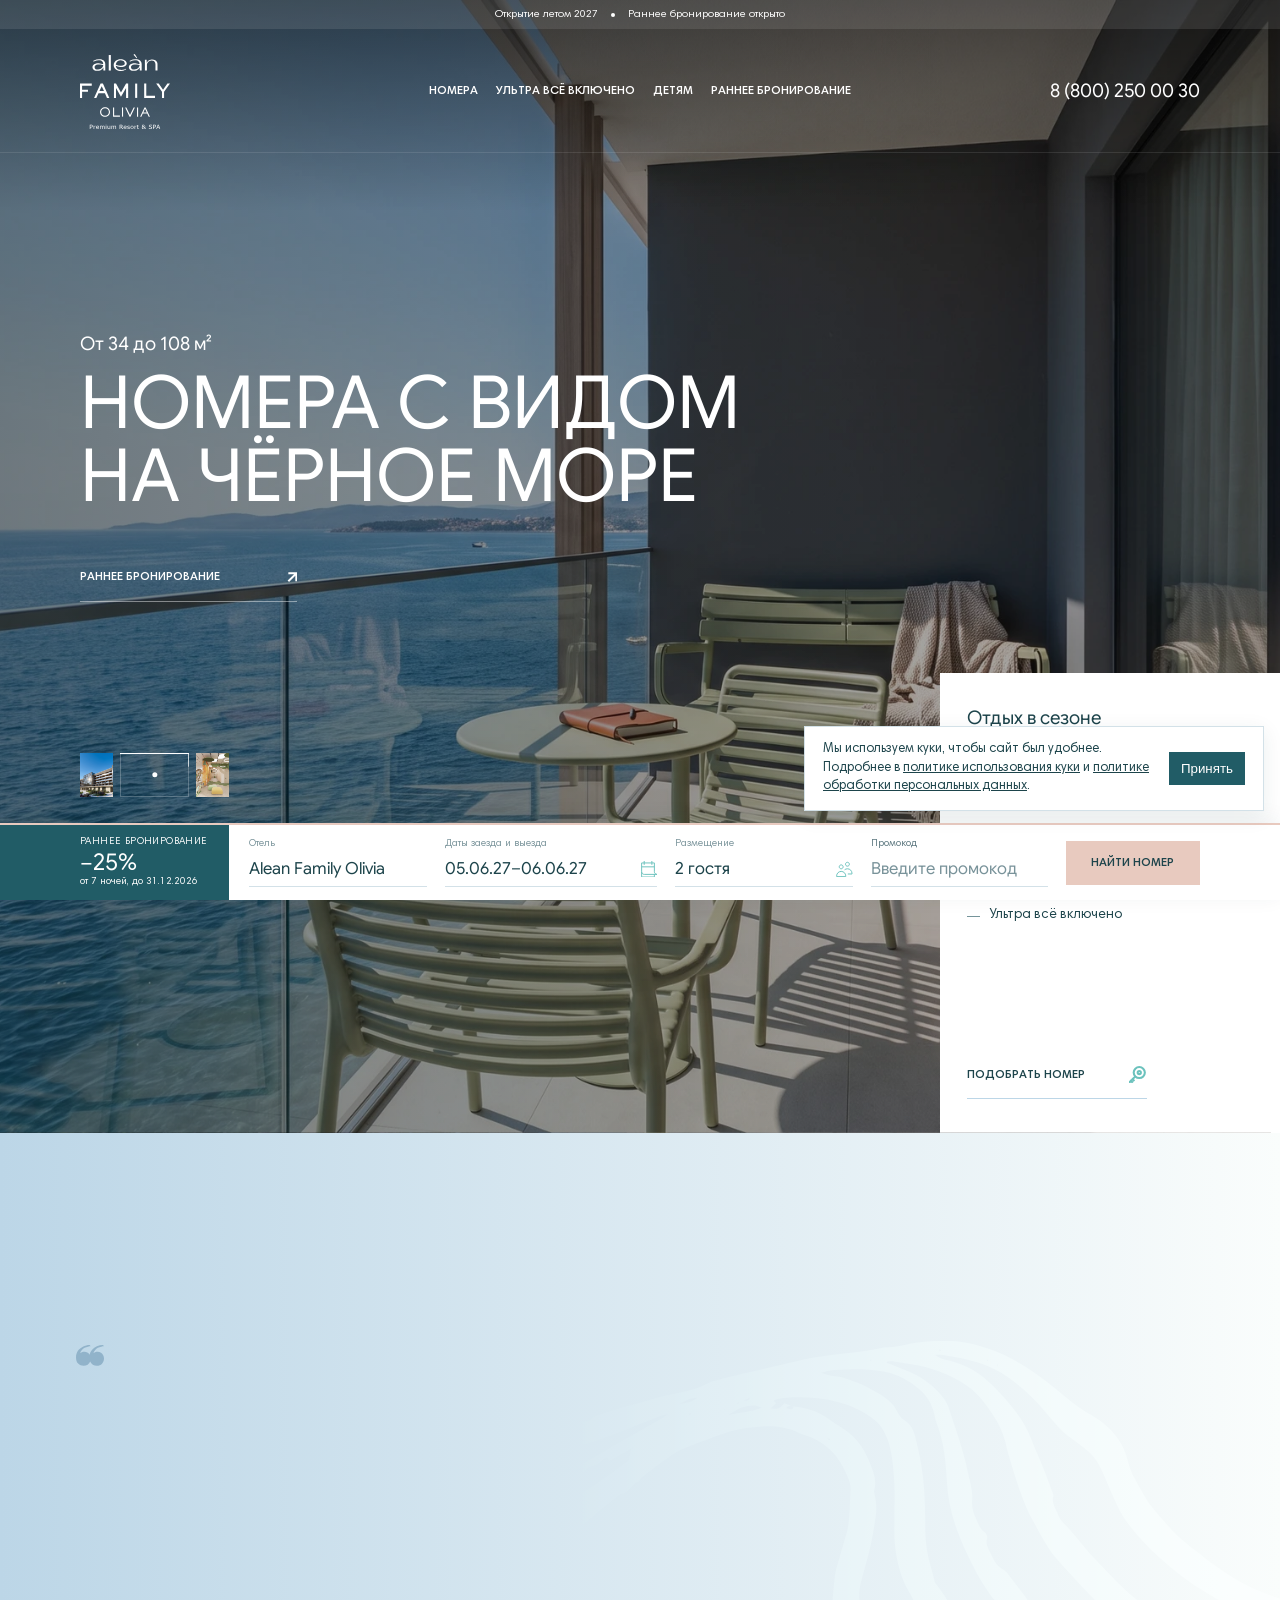
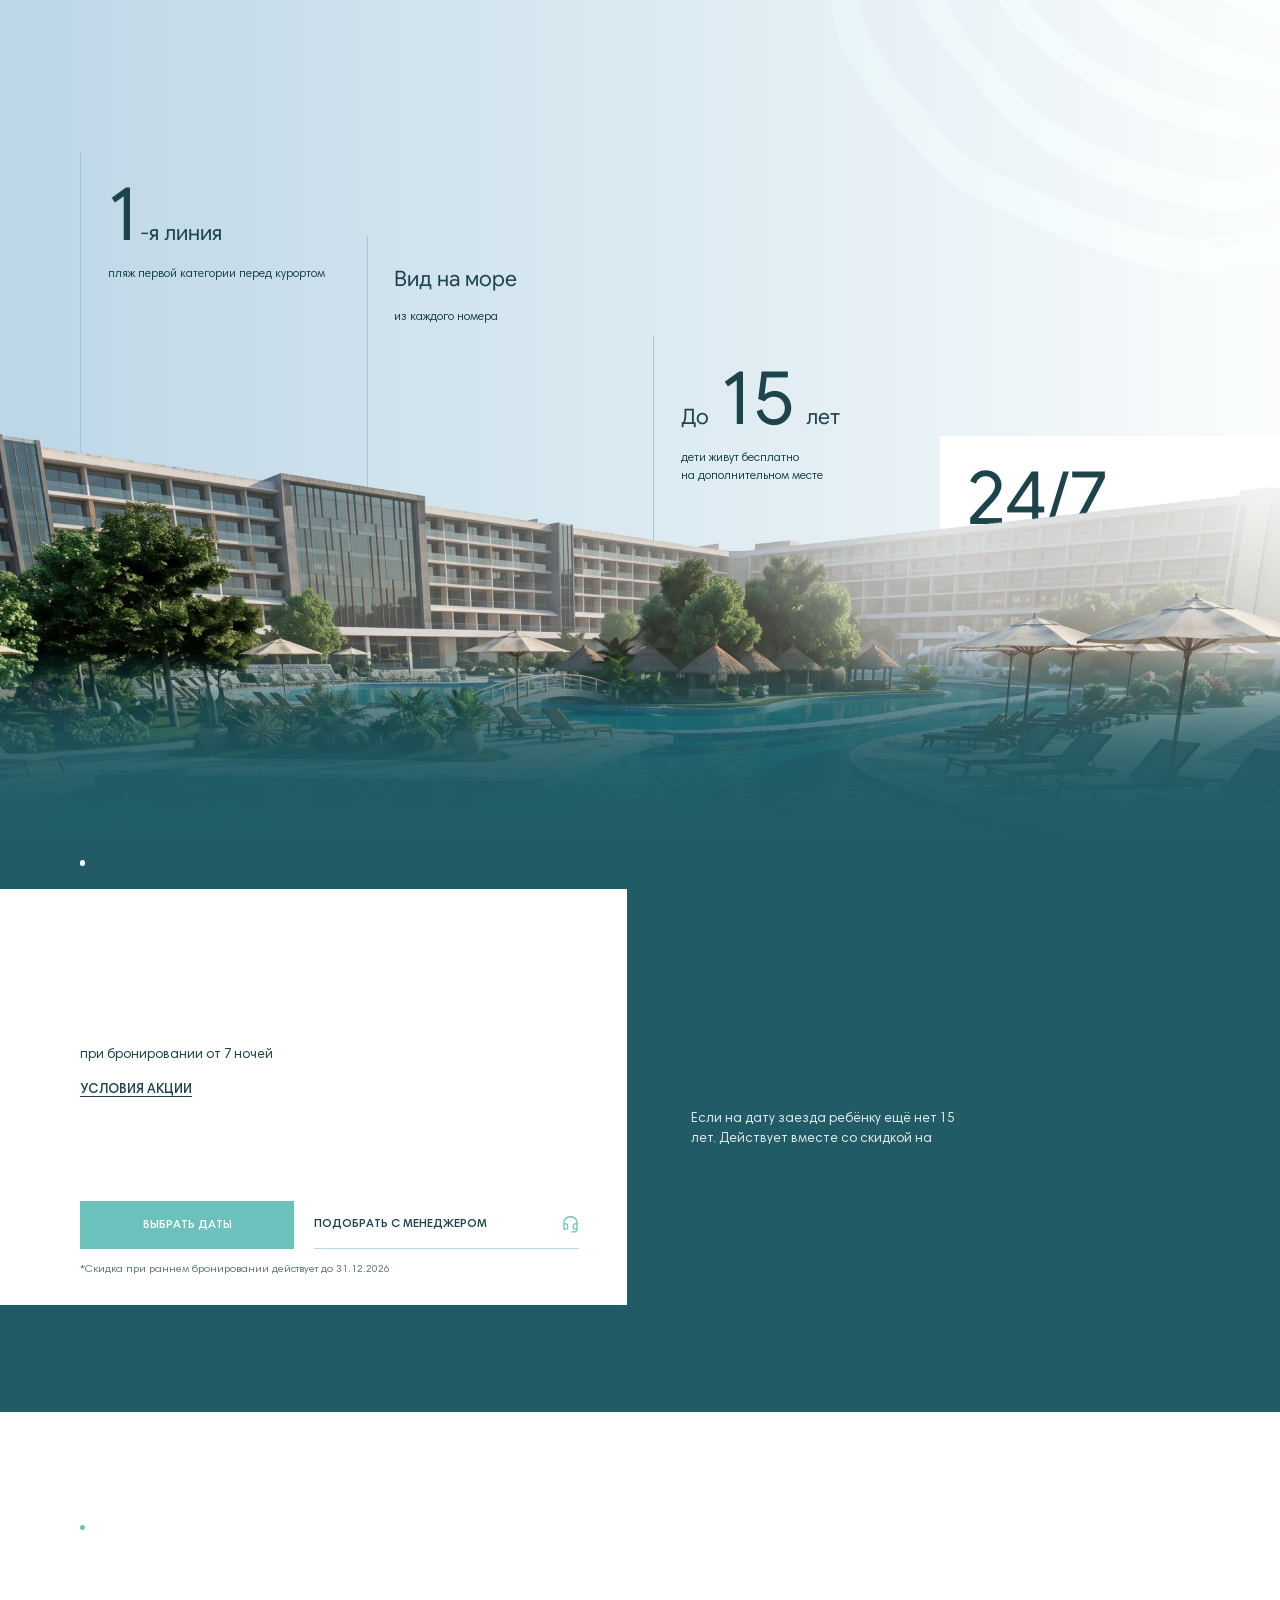
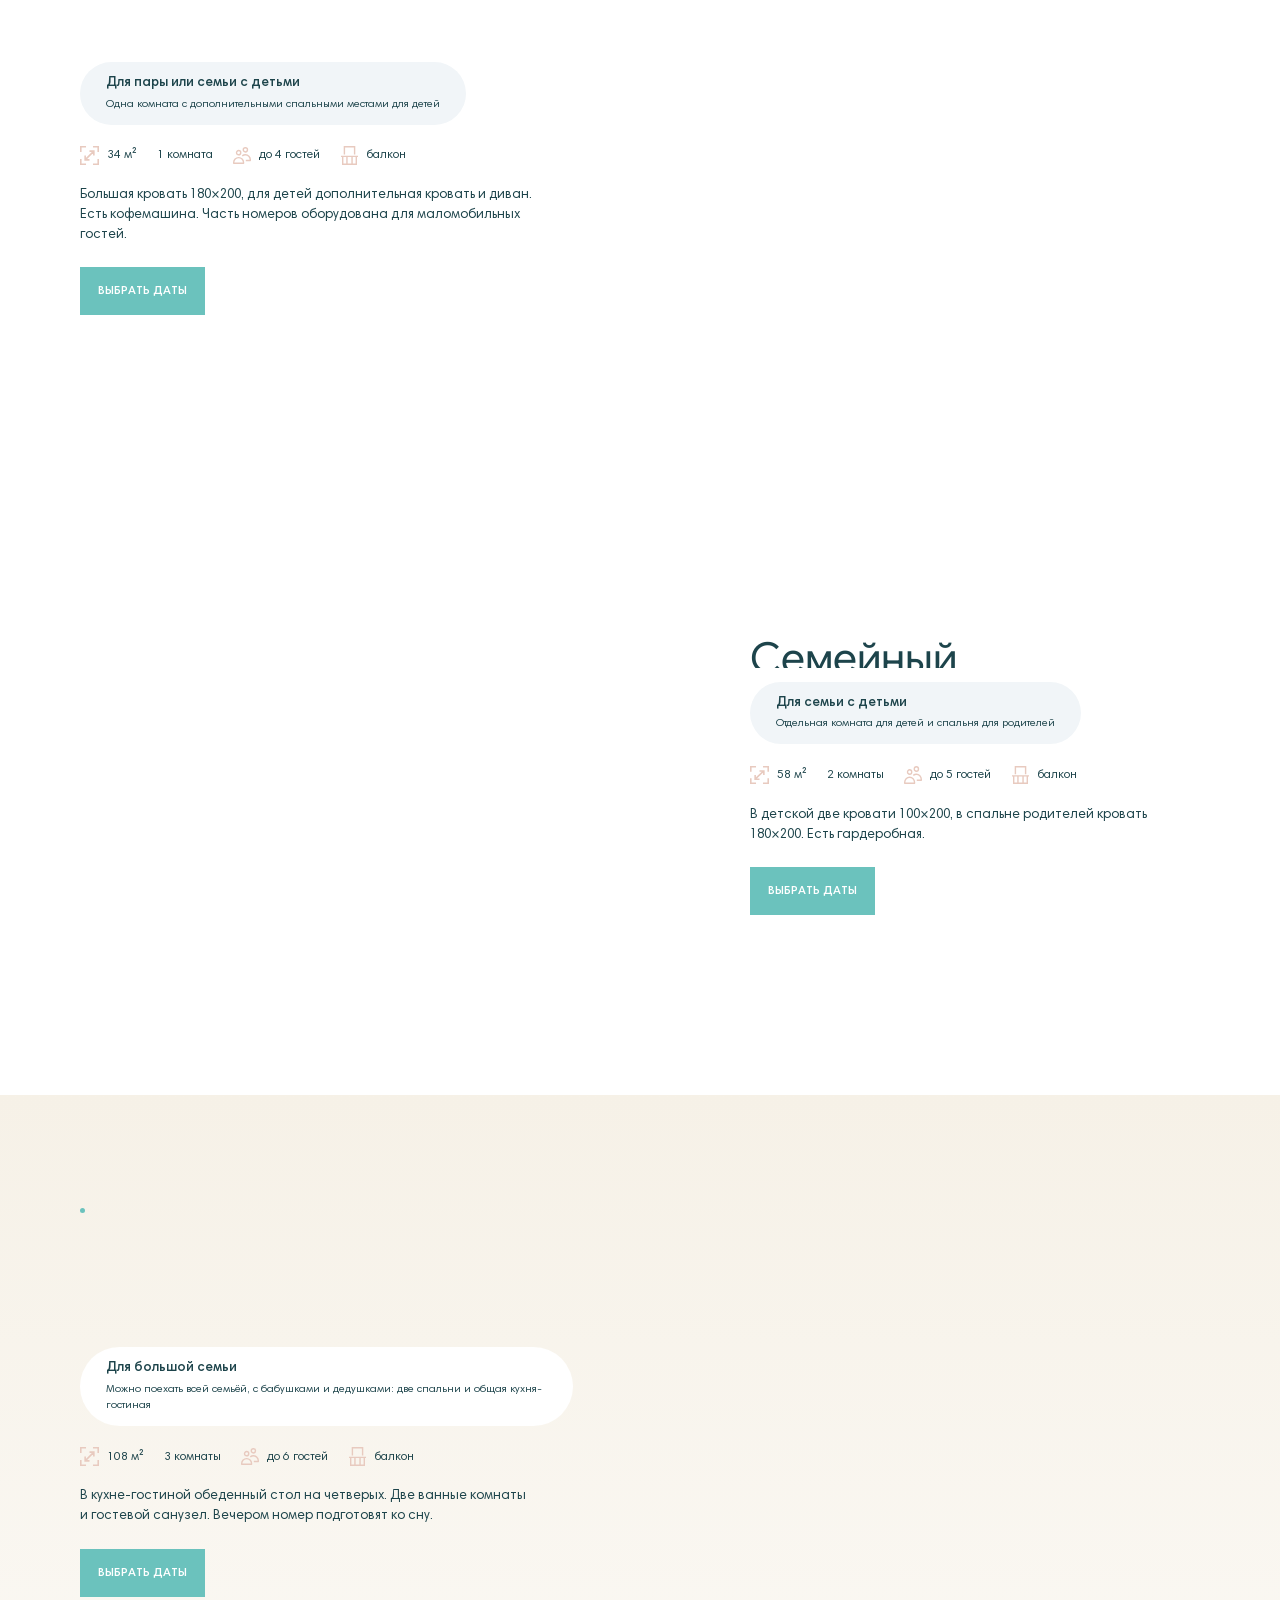
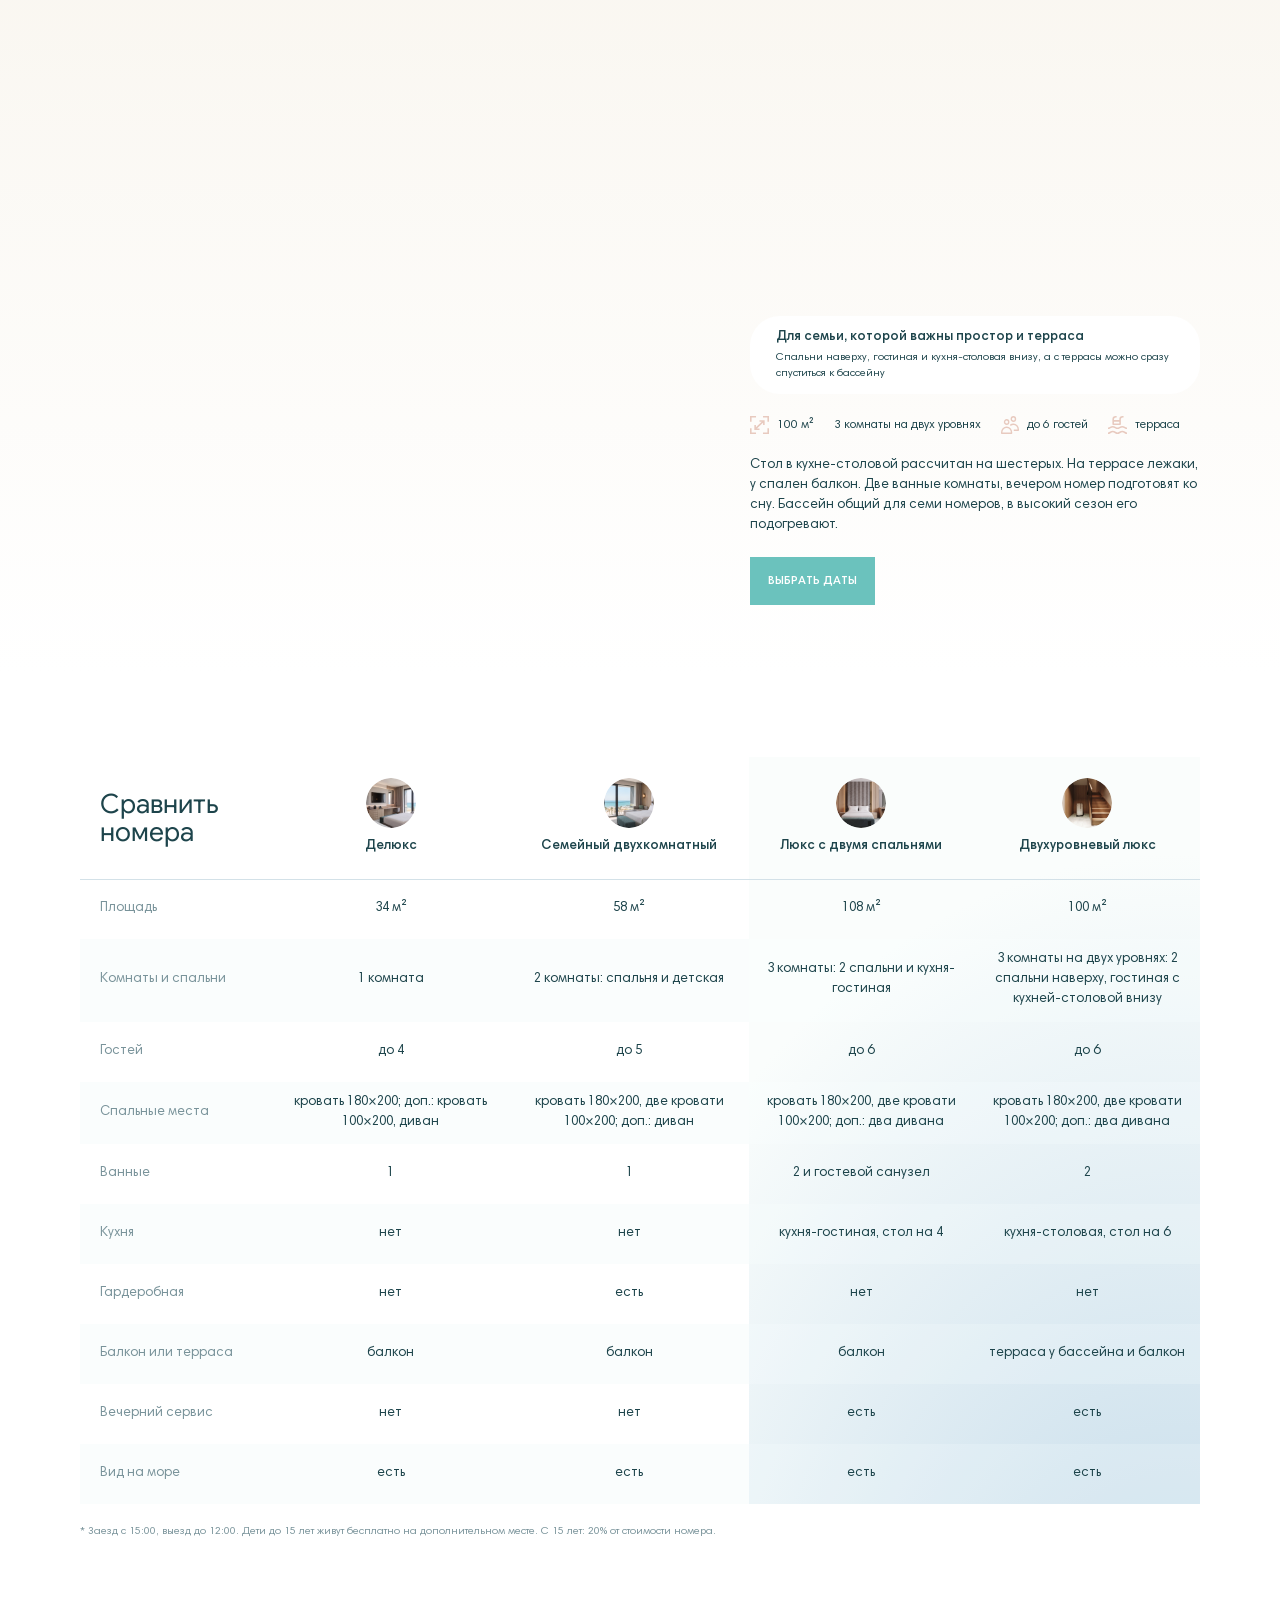
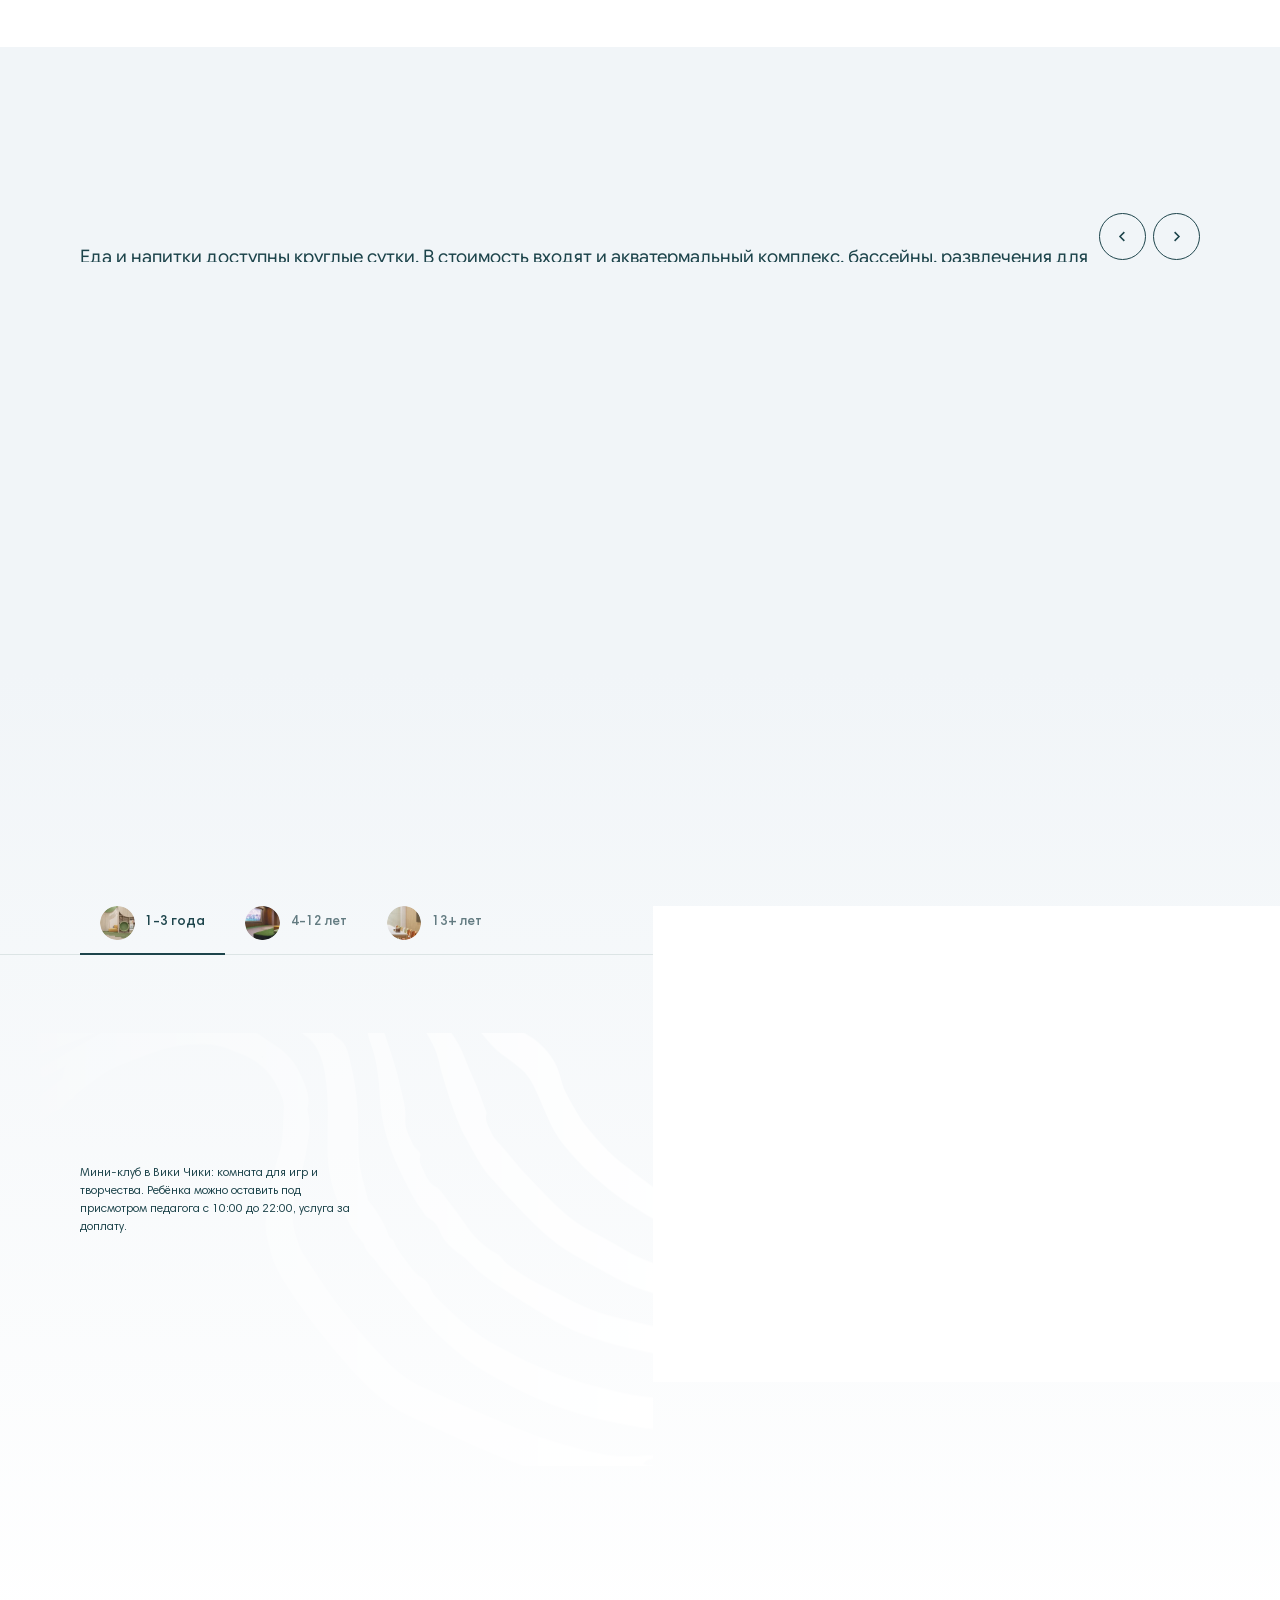
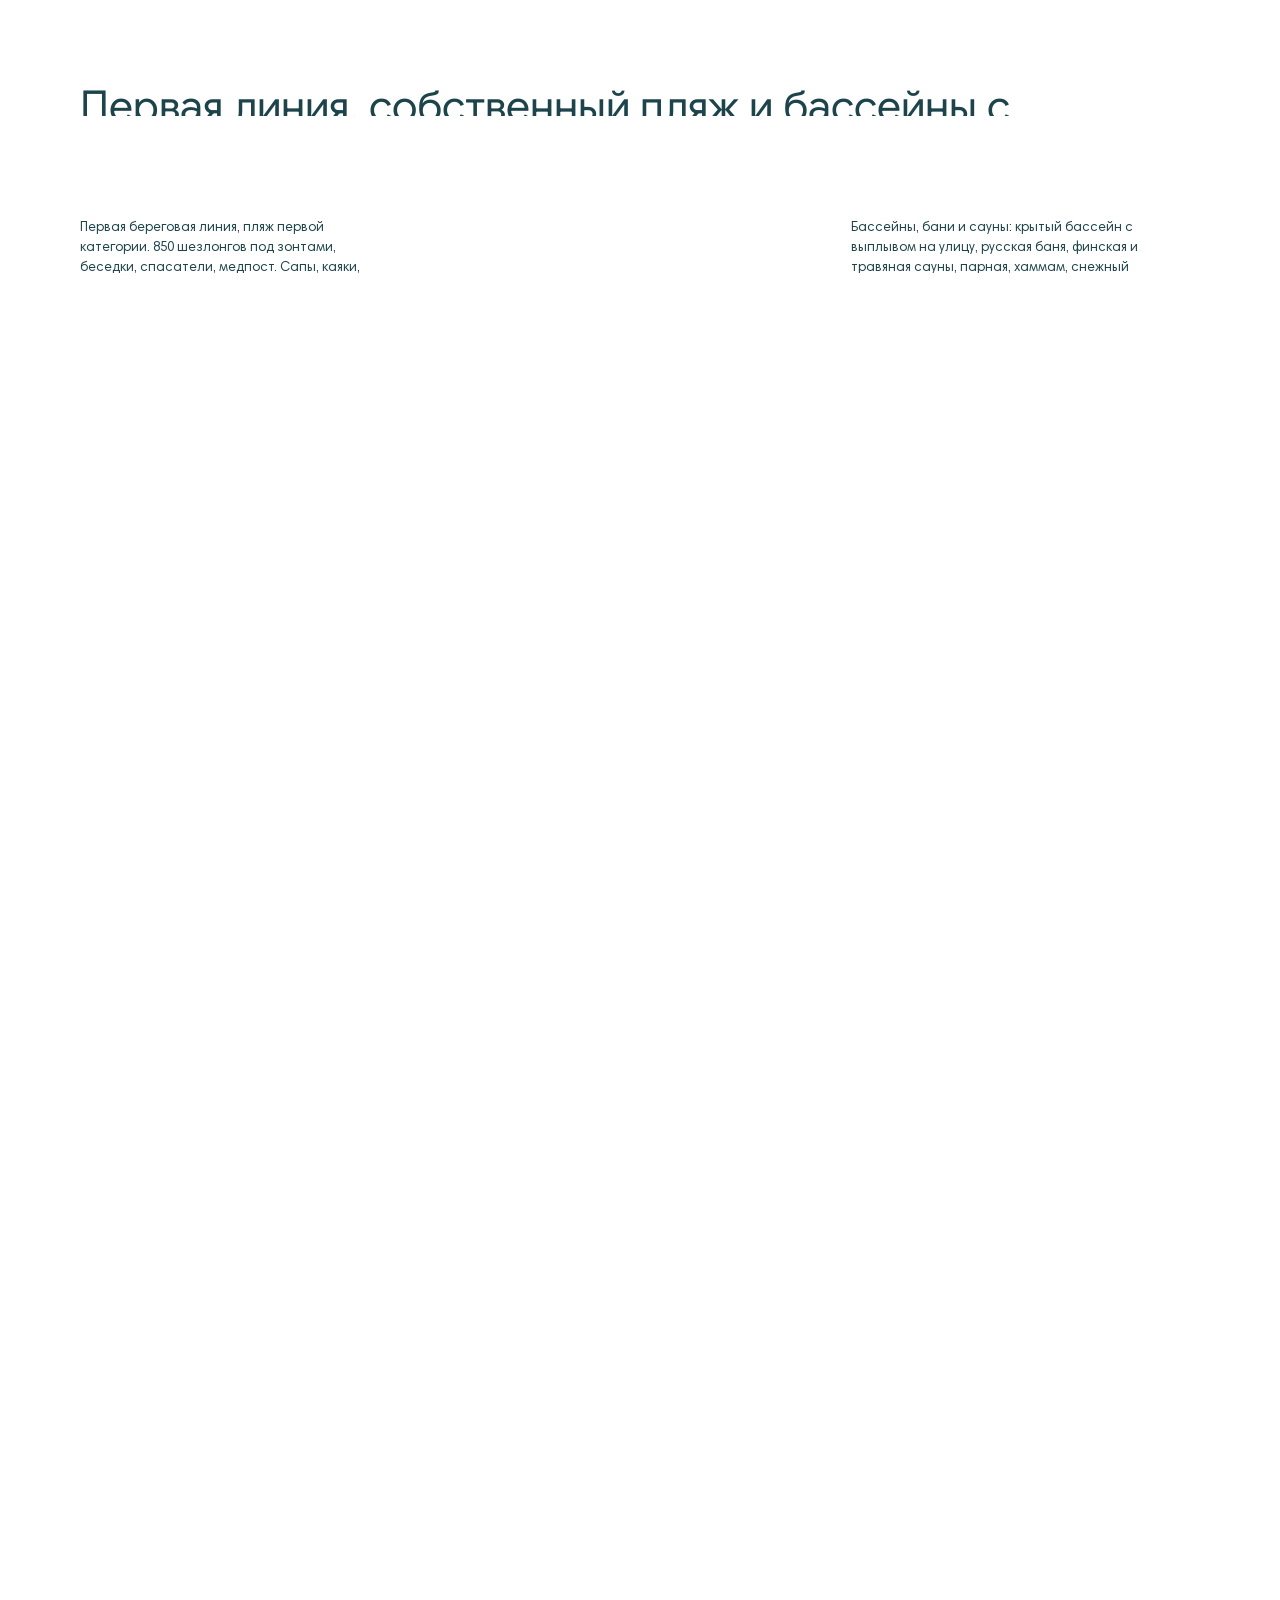
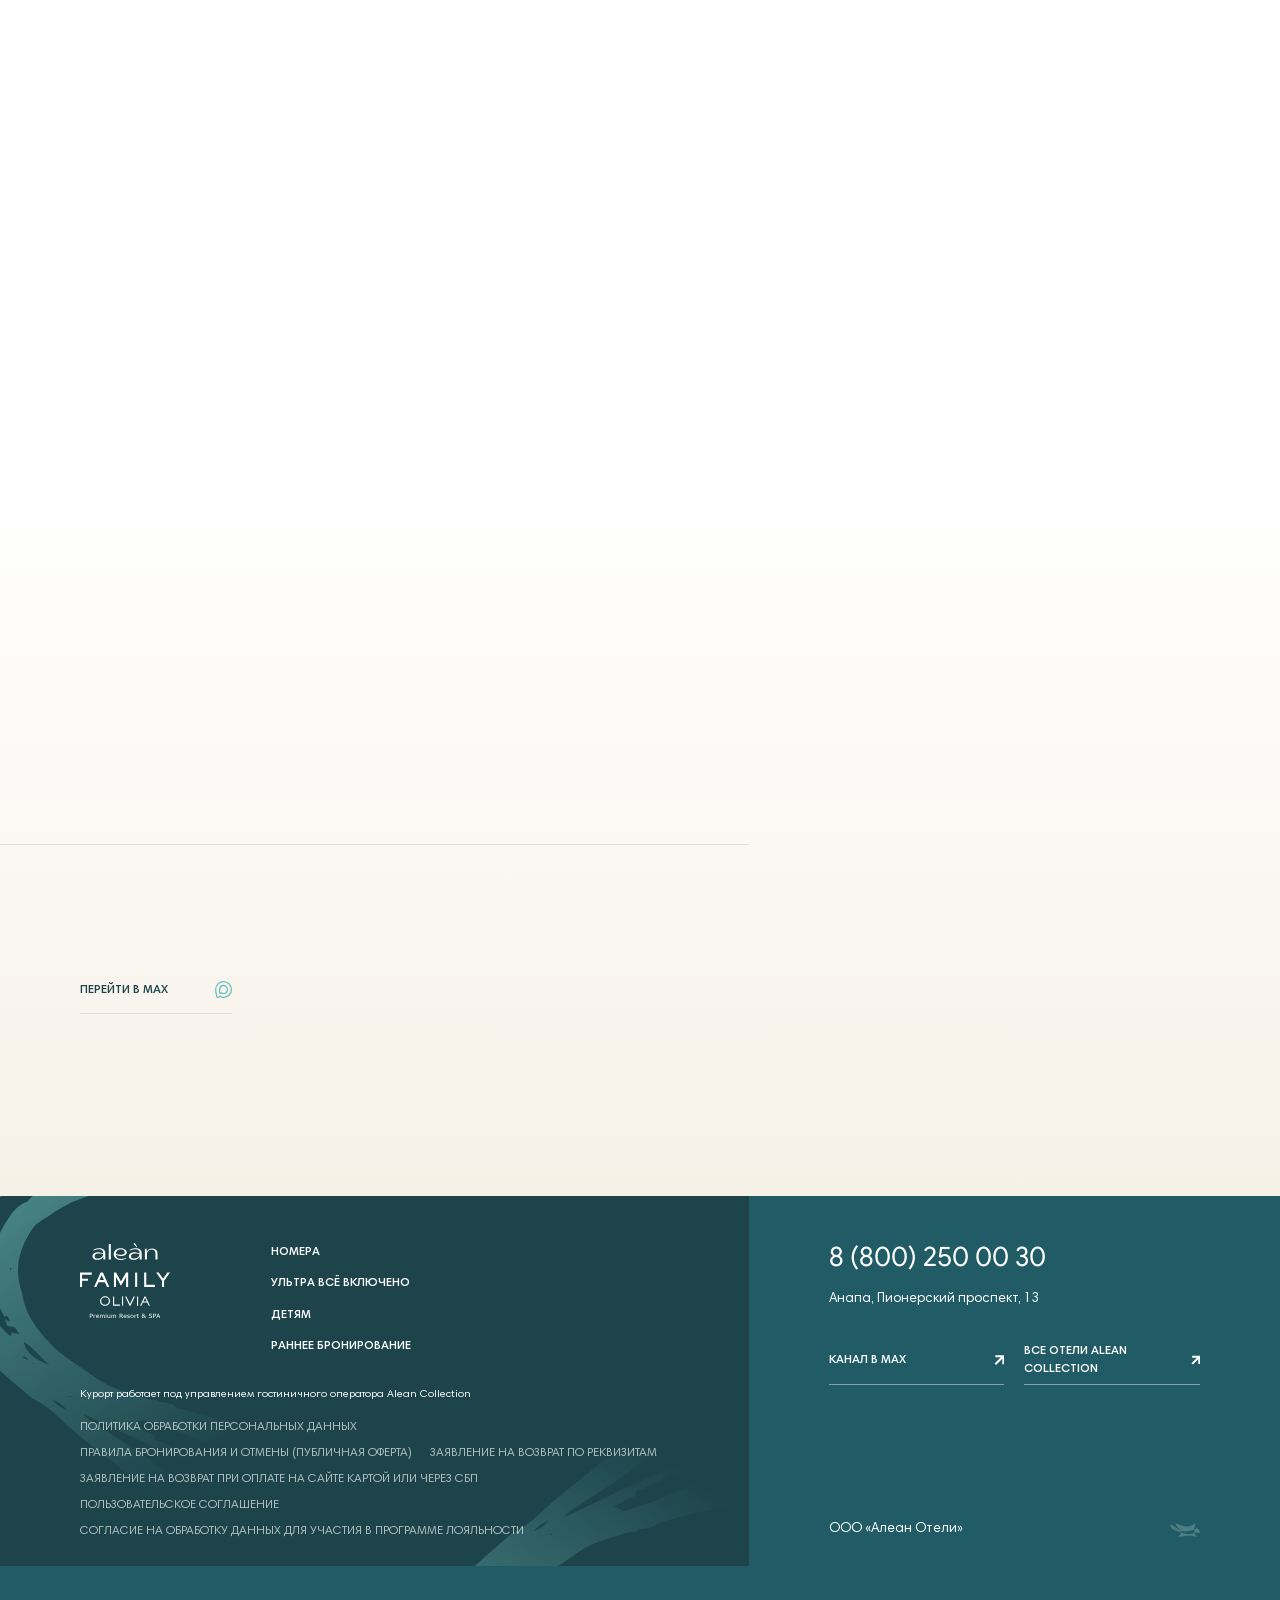
==== concept-7/index.html @ 71bbec27 "Add Concept 7 preview" ====
<!doctype html>
<html lang="ru">
<head>
  <meta charset="utf-8">
  <meta name="robots" content="noindex, nofollow, noarchive">
  <link rel="icon" href="favicon.ico">
  <link rel="icon" type="image/png" sizes="16x16" href="favicon-16x16.png">
  <link rel="icon" type="image/png" sizes="32x32" href="favicon-32x32.png">
  <link rel="apple-touch-icon" sizes="180x180" href="apple-touch-icon.png">
  <link rel="manifest" href="site.webmanifest">
  <meta name="viewport" content="width=device-width, initial-scale=1">
  <meta name="format-detection" content="telephone=no,address=no">
  <title>Alean Family Olivia · Анапа, первая линия</title>
  <meta name="description" content="Открытие летом 2027. Вид на море из каждого номера, «Ультра всё включено», дети до 15 лет бесплатно. Скидка 25% от 7 ночей">
  <link rel="canonical" href="https://aleanolivia.ru/">
  <meta property="og:title" content="Alean Family Olivia · Анапа, первая линия">
  <meta property="og:description" content="Открытие летом 2027. Вид на море из каждого номера, «Ультра всё включено», дети до 15 лет бесплатно. Скидка 25% от 7 ночей">
  <meta property="og:image" content="https://aleanolivia.ru/og-image.jpg">
  <meta property="og:image:width" content="1200">
  <meta property="og:image:height" content="630">
  <meta property="og:image:alt" content="Фасад курорта Alean Family Olivia">
  <meta property="og:url" content="https://aleanolivia.ru/">
  <meta property="og:type" content="website">
  <meta property="og:locale" content="ru_RU">
  <link rel="preload" href="assets/facade.webp" as="image">
  <link rel="preload" href="assets/GoogleSans-latin.woff2" as="font" type="font/woff2" crossorigin>
  <link rel="stylesheet" href="style.css?v=hero-scroll">
  <link rel="stylesheet" href="resort-sections.css?v=rooms-copy">
  <link rel="stylesheet" href="end-sections.css?v=2">
  <script defer src="vendor/gsap.min.js"></script>
  <script defer src="vendor/ScrollTrigger.min.js"></script>
  <script defer src="vendor/lenis.min.js"></script>
  <script defer src="motion.js?v=booking-shortcut"></script>
  <script defer src="hero-slider.js"></script>
  <script defer src="booking-priced-base.js"></script>
  <script defer src="resort-sections.js"></script>
  <script defer src="olivia-goals.js?v=2"></script>
  <script defer src="end-sections.js?v=goals1"></script>
  <link rel="stylesheet" href="widget-adjust.css">
  <script defer src="widget-adjust.js?v=dock1"></script>
  <script defer src="booking-scroll.js?v=dock1"></script>
  <script defer src="booking-priced-calendar.js"></script>
  <style>
    .room-render-note {
      opacity: 0.5;
      position: absolute;
      z-index: 3;
      left: 20px;
      bottom: 20px;
      color: white;
      font-size: 12px;
      line-height: 1.3;
      pointer-events: none;
    }
    @media (min-width: 761px) {
      .room-category:nth-child(odd) .room-render-note { left: auto; right: 20px; }
    }
    @media (max-width: 760px) {
      .room-visual .room-pagination { bottom: 38px; }
    }
    .calendar-offer { margin:.5em 0; font-size:.9em; }
    .callback-room { position:relative; }
    .callback-room select {
      appearance:none; display:block; box-sizing:border-box; width:100%; min-width:0;
      height:auto; line-height:1.3; padding:0 1.5em var(--value-padding,1.25rem) 0;
      border:0; border-bottom:1px solid #d3e1e8; border-radius:0;
      background:transparent; color:var(--ink); cursor:pointer;
    }
    .callback-room select:has(option:checked[value=""]) { color:#79939a; }
    .callback-room::after {
      content:""; position:absolute; right:3px; bottom:calc(var(--value-padding,1.25rem) + .45em);
      width:8px; height:8px; border:solid var(--teal); border-width:0 1.5px 1.5px 0;
      transform:rotate(45deg); pointer-events:none;
    }
    .callback-room select:focus-visible { outline:none; border-color:var(--teal); box-shadow:0 1px var(--teal); }
    @media(max-width:760px) { .callback-room { --value-padding:10px; } }
    .booking-fields button[disabled] { opacity:1; cursor:default; }

    #presale-note { background: white; color: var(--ink); padding: .45rem 2.5rem .9rem; font-size: 12px; line-height: 1.4; }
    @media (max-width: 760px) { #presale-note { padding-inline: 16px; } }
  </style>
  <style>
    .booking-shortcut {
      position: fixed;
      z-index: 9;
      left: max(16px, 1.5rem, env(safe-area-inset-left));
      bottom: max(16px, 1.5rem, env(safe-area-inset-bottom));
      width: clamp(48px, 3.75rem, 64px);
      background: #fafdfc;
      border-color: #79939a;
    }
    .booking-shortcut svg { width: 44%; height: auto; stroke-width: 1.5; }
    .booking-shortcut:focus-visible { outline: 2px solid var(--aqua); outline-offset: 3px; }
  </style>


  <link rel="stylesheet" href="dock.css?v=1">
  <style>
    .footer-company { display:flex; align-items:center; justify-content:space-between; gap:16px; }
    .footer-company .belka { display:inline-flex; flex:none; opacity:.2; transition:opacity .3s ease; }
    .footer-company .belka svg { width:30px; height:14px; }
    .footer-company .belka:hover, .footer-company .belka:focus-visible { opacity:1; }
  </style>
<script type="text/javascript">     (function(m,e,t,r,i,k,a){         m[i]=m[i]||function(){(m[i].a=m[i].a||[]).push(arguments)};         m[i].l=1*new Date();         for (var j = 0; j < document.scripts.length; j++) {if (document.scripts[j].src === r) { return; }}         k=e.createElement(t),a=e.getElementsByTagName(t)[0],k.async=1,k.src=r,a.parentNode.insertBefore(k,a)     })(window, document,'script','https://mc.webvisor.org/metrika/tag_ww.js?id=114106194', 'ym');      ym(114106194, 'init', {ssr:true, webvisor:true, trackHash:true, clickmap:true, ecommerce:"dataLayer", referrer: document.referrer, url: location.href, accurateTrackBounce:true, trackLinks:true}); </script>
<script type="text/javascript">
    (function(m,e,t,r,i,k,a){
        m[i]=m[i]||function(){(m[i].a=m[i].a||[]).push(arguments)};
        m[i].l=1*new Date();
        for (var j = 0; j < document.scripts.length; j++) {if (document.scripts[j].src === r) { return; }}
        k=e.createElement(t),a=e.getElementsByTagName(t)[0],k.async=1,k.src=r,a.parentNode.insertBefore(k,a)
    })(window, document,'script','https://mc.yandex.ru/metrika/tag.js', 'ym');

    ym(89824445, 'init', {webvisor:true, trackHash:true, clickmap:true, ecommerce:"dataLayer", referrer: document.referrer, url: location.href, accurateTrackBounce:true, trackLinks:true});
</script>
  <style>
    @media (min-width:761px) {
      .header-row { display:grid; grid-template-columns:1fr auto 1fr; column-gap:1rem; }
      .header-row .contact { justify-self:end; }
    }
    @media (max-width:760px) {
      #header-nav { align-items:center; text-align:center; }
    }
    .slide-controls { top:calc(100dvh - var(--dock-height,80px) - clamp(16px,2vw,32px) - var(--control-height)); }
  </style>
  <style>
@media (min-width:761px) {
  .hero-copy {
    --slider-clearance: calc(var(--dock-height,80px) + clamp(16px,2vw,32px) + 4.125rem + 20px);
    translate: 0 min(0px, calc(100dvh - 36.85svh - var(--slider-clearance) - 100%));
  }
}
@media (min-width:761px) and (min-aspect-ratio: 12/5) {
  .hero-copy h1 { font-size:min(6.875rem,10svh); margin-bottom:16px; }
  .hero-copy .action { height:min(4.5rem,8svh); }
}
  </style>
  <link rel="stylesheet" href="offer-calendar-centered.css">
  <script defer src="offer-dialog.js"></script>
</head>
<body>
<noscript><div><img src="https://mc.yandex.ru/watch/89824445" style="position:absolute; left:-9999px;" alt="" /></div></noscript>

<header>
    <p class="opening-note">Открытие летом 2027<i aria-hidden="true"></i>Раннее бронирование открыто</p>
    <div class="header-row">
      <a class="logo" href="#top" aria-label="Alean Family Olivia, к началу страницы"><img src="assets/logo.svg" alt=""><img class="logo-color" src="assets/logo-header-light.svg" alt=""></a>
      <nav id="header-nav" aria-label="Навигация по странице">
        <a href="#rooms">Номера</a>
        <a href="#inclusive">Ультра всё включено</a>
        <a href="#children">Детям</a>
        
        <a href="#season-offer">Раннее бронирование</a>
      </nav>
      <div class="contact"><a class="phone" href="tel:88002500030">8 (800) 250 00 30</a></div>
      <button class="menu-toggle" type="button" aria-label="Меню" aria-controls="header-nav" aria-expanded="false">
        <svg viewBox="0 0 24 24" aria-hidden="true"><path d="M3 6h18"/><path d="M3 12h18"/><path d="M3 18h18"/></svg>
      </button>
    </div>
</header>
<main>
  <div class="hero-stage" id="top">
  <section class="hero" aria-labelledby="resort-name">
    <div class="hero-media"><div class="facade">
      <div class="slide-photo current"><img src="assets/facade.webp" alt="Фасад курорта Alean Family Olivia"></div>
      <div class="slide-photo" aria-hidden="true"><img src="assets/sea-balcony.webp" alt="Балкон номера с видом на море"></div>
      <div class="slide-photo" aria-hidden="true"><img src="assets/kids-club-interior.jpg" alt="Пространство для детей и подростков"></div>
    </div></div>

    <div class="hero-copy">
      <p class="location"><span class="slide-location">Анапа, первая береговая линия</span><span class="location-extra">Премиальный семейный курорт</span></p>
      <h1 id="resort-name">Alean<br> Family Olivia</h1>
      <a class="action light" href="#season-offer"><span>Раннее бронирование</span><svg viewBox="0 0 16 16" aria-hidden="true"><path d="M2 14 14 2 M2 2h12v12"/></svg></a>
    </div>
    <div class="slide-rail"><div class="slide-controls" role="group" aria-label="Слайды о курорте">
      <button type="button" data-location="Анапа, первая береговая линия" data-title="Alean|Family Olivia">Alean Family Olivia</button>
      <button type="button" data-location="От 34 до 108 м²" data-title="Номера с видом|на Чёрное море">Номера с видом на Чёрное море</button>
      <button type="button" data-location="Под разный возраст" data-title="Для детей|и подростков">Для детей и подростков</button>
    </div></div>
    <div class="presale">
      <aside id="presale" aria-label="Раннее бронирование">
      <div class="sale-card" data-wipe>
        <p class="season">Отдых в сезоне</p><p class="year">2027</p>
        <ul><li><span>Дети до 15 лет живут бесплатно<small>На доп. месте, до 14 лет включительно</small></span></li><li>Все номера с видом на море</li><li>Ультра всё включено</li></ul>
        <a href="#rooms" class="action dark"><span>Подобрать номер</span><img src="assets/key.svg" alt=""></a>
      </div>
    </aside>
    </div>
    <figure class="room" data-wipe><img src="assets/bedroom.webp" alt="Номер с балконом и видом на море"></figure>
    <img class="brush" src="assets/brush.svg" alt="" data-wipe>

  </section>
  </div>
  <section class="about" aria-labelledby="about">
    <img class="wave" src="assets/wave.svg" alt="">
    <div class="story">
      <h2 id="about"><img class="quote" src="assets/story-quote.svg" alt=""><span data-text>Новый семейный курорт<br> на первой линии<br> Пионерского проспекта<br> в Анапе</span></h2>
      <div class="description">
        <p data-text>Рестораны и бары, бассейны,<br> акватермальный комплекс, клубы<br> для детей и подростков, творческие<br> студии и спорт на одной территории.</p>
        <p data-text>Курорт работает круглый год<br> по системе «Ультра всё включено».<br> Пляж работает с мая по октябрь,<br> акватермальный комплекс круглый год.</p>
      </div>
    </div>
    <div class="thumbs">
      <a class="thumb-link" href="#rooms" data-wipe><span class="thumb-photo"><img src="assets/bedroom.webp" alt=""><img class="thumb-arrow" src="assets/feature-arrow.svg" alt=""></span><strong>Номера</strong><small>4 категории</small></a>
      <a class="thumb-link" href="#open-pools" data-wipe><span class="thumb-photo"><img src="assets/pool.png" alt=""><img class="thumb-arrow" src="assets/feature-arrow.svg" alt=""></span><strong>Бассейны</strong><small>от +30 °C</small></a>
      <a class="thumb-link" href="#sea" data-wipe><span class="thumb-photo"><img src="assets/sea-balcony.webp" alt=""><img class="thumb-arrow" src="assets/feature-arrow.svg" alt=""></span><strong>Море</strong><small>1-ая линия</small></a>
    </div>
    <div class="stats">
      <div class="stat grounds"><p style="column-gap:0"><b>1</b><span>-я линия</span></p><small>пляж первой категории перед курортом</small></div>
      <div class="stat rooms"><p>Вид на море</p><small>из каждого номера</small></div>
      <div class="stat children"><p>До <b>15</b> лет</p><small>дети живут бесплатно<br> на дополнительном месте</small></div>
      <div class="stat area"><p><b>24/7</b></p><small>питание и напитки по системе<br> «Ультра всё включено»</small></div>
    </div>
    <div class="hotel-scene" id="pools"><img class="hotel" src="assets/hotel.webp" alt="Панорама отеля с открытым бассейном"></div>
  </section>
<section class="season-offer" id="season-offer" aria-labelledby="season-offer-title" tabindex="-1">
  <h2 class="eyebrow" id="season-offer-title" data-text><i></i>Раннее бронирование сезона 2027</h2>
  <div class="season-layout">
    <div class="season-price">
      <p class="section-lead" data-text>Раннее бронирование</p>
      <p class="display-price" data-text>Скидка 25%</p>
      <p>при бронировании от 7 ночей</p>
      <button class="offer-terms-link" id="offer-terms-trigger" type="button" aria-haspopup="dialog" aria-controls="offer-dialog">Условия акции</button>
      <div class="offer-actions"><button class="action date-action" type="button" data-date-trigger aria-controls="dates" aria-expanded="false"><span>Выбрать даты</span></button><a class="action dark manager-action" href="tel:88002500030"><span>Подобрать с менеджером</span><img src="assets/season-headset.svg" alt=""></a></div>
      <p class="section-note" id="early-booking-terms">*Скидка при раннем бронировании действует до 31.12.2026</p>
    </div>
    <div class="season-terms"><div><h3 data-text>Дети до 15 лет бесплатно</h3><p data-text>Если на дату заезда ребёнку ещё нет 15 лет. Действует вместе со скидкой на раннее бронирование.</p></div></div>
  </div>
</section>
<section class="accommodations" id="rooms" aria-label="Номера" tabindex="-1">
  <article class="room-category">
    <div class="room-details">
      <p class="eyebrow" data-text><i></i>Из каждого номера видно море</p>
      <h2 class="section-title" data-text>Делюкс</h2>
      <div class="room-audience"><strong>Для пары или семьи с детьми</strong><p>Одна комната с дополнительными спальными местами для детей</p></div>
      <ul class="room-amenities"><li><img src="assets/amenity-area.svg" alt="">34 м²</li><li>1 комната</li><li><img src="assets/amenity-guests.svg" alt="">до 4 гостей</li><li><img src="assets/amenity-balcony.svg" alt="">балкон</li></ul>
      <p class="room-description">Большая кровать 180×200, для детей дополнительная кровать и диван. Есть кофемашина. Часть номеров оборудована для маломобильных гостей.</p>
      <div class="room-rate"><button class="action date-action" type="button" data-date-trigger aria-controls="dates" aria-expanded="false"><span>Выбрать даты</span></button></div>
    </div>
    <figure class="room-visual" data-wipe aria-label="Фотографии номера «Делюкс»">
      <div class="room-gallery-media" data-wipe-media>
        <img class="room-slide is-current" src="assets/gallery-deluxe-e80e78a51846ae.jpg" alt="Делюкс, фото 1" loading="lazy">
        <img class="room-slide" src="assets/gallery-deluxe-db5458c81d722f.jpg" alt="Делюкс, фото 2" loading="lazy" aria-hidden="true">
        <img class="room-slide" src="assets/gallery-deluxe-f99d98235649f6.jpg" alt="Делюкс, фото 3" loading="lazy" aria-hidden="true">
        <img class="room-slide" src="assets/gallery-deluxe-36fbc1a45fb6eb.jpg" alt="Делюкс, фото 4" loading="lazy" aria-hidden="true">
        <img class="room-slide" src="assets/gallery-deluxe-91a2cab7d6f9b3.jpg" alt="Делюкс, фото 5" loading="lazy" aria-hidden="true">
        <img class="room-slide" src="assets/gallery-deluxe-335beaf006e1f3.jpg" alt="Делюкс, фото 6" loading="lazy" aria-hidden="true">
      </div>
      <div class="room-gallery-controls" role="group" aria-label="Переключение фото номера «Делюкс»">
        <button class="circle-action room-gallery-step" type="button" data-room-step="-1" aria-label="Предыдущее фото">
          <svg aria-hidden="true" viewBox="0 0 10 18" fill="none" >
          <path d="M8.5 16.0234L1.5 8.52344L8.5 1.02344" stroke="currentColor" stroke-width="3" stroke-linejoin="round"/>
          </svg>
        </button>
        <button class="circle-action room-gallery-step" type="button" data-room-step="1" aria-label="Следующее фото">
          <svg aria-hidden="true" viewBox="0 0 10 18" fill="none" >
          <path d="M1.09668 16.0234L8.09668 8.52344L1.09668 1.02344" stroke="currentColor" stroke-width="3" stroke-linejoin="round"/>
          </svg>
        </button>
      </div>
      <figcaption class="room-render-note">Изображения: визуализация проекта</figcaption>
      <span class="room-photo-status" aria-live="polite"></span>
    </figure>
  </article>
  <article class="room-category">
    <div class="room-details">

      <h2 class="section-title" data-text>Семейный двухкомнатный</h2>
      <div class="room-audience"><strong>Для семьи с детьми</strong><p>Отдельная комната для детей и спальня для родителей</p></div>
      <ul class="room-amenities"><li><img src="assets/amenity-area.svg" alt="">58 м²</li><li>2 комнаты</li><li><img src="assets/amenity-guests.svg" alt="">до 5 гостей</li><li><img src="assets/amenity-balcony.svg" alt="">балкон</li></ul>
      <p class="room-description">В детской две кровати 100×200, в спальне родителей кровать 180×200. Есть гардеробная.</p>
      <div class="room-rate"><button class="action date-action" type="button" data-date-trigger aria-controls="dates" aria-expanded="false"><span>Выбрать даты</span></button></div>
    </div>
    <figure class="room-visual" data-wipe aria-label="Фотографии номера «Семейный двухкомнатный»">
      <div class="room-gallery-media" data-wipe-media>
        <img class="room-slide is-current" src="assets/gallery-family-b2814d86d68903.jpg" alt="Семейный двухкомнатный, фото 1" loading="lazy">
        <img class="room-slide" src="assets/gallery-family-9e5428d8269cc8.jpg" alt="Семейный двухкомнатный, фото 2" loading="lazy" aria-hidden="true">
        <img class="room-slide" src="assets/gallery-family-59e9d7fe06e807.jpg" alt="Семейный двухкомнатный, фото 3" loading="lazy" aria-hidden="true">
        <img class="room-slide" src="assets/gallery-family-6cac633248ef70.jpg" alt="Семейный двухкомнатный, фото 4" loading="lazy" aria-hidden="true">
        <img class="room-slide" src="assets/gallery-family-89f279b51257ad.jpg" alt="Семейный двухкомнатный, фото 5" loading="lazy" aria-hidden="true">
        <img class="room-slide" src="assets/gallery-family-de6ef1dd67f91a.jpg" alt="Семейный двухкомнатный, фото 6" loading="lazy" aria-hidden="true">
        <img class="room-slide" src="assets/gallery-family-c1e08ba6cbf8ef.jpg" alt="Семейный двухкомнатный, фото 7" loading="lazy" aria-hidden="true">
        <img class="room-slide" src="assets/gallery-family-5c159415610d79.jpg" alt="Семейный двухкомнатный, фото 8" loading="lazy" aria-hidden="true">
        <img class="room-slide" src="assets/gallery-family-ba88f4088c7fe7.jpg" alt="Семейный двухкомнатный, фото 9" loading="lazy" aria-hidden="true">
      </div>
      <span class="room-photo-badge">У детей своя комната</span>
      <div class="room-gallery-controls" role="group" aria-label="Переключение фото номера «Семейный двухкомнатный»">
        <button class="circle-action room-gallery-step" type="button" data-room-step="-1" aria-label="Предыдущее фото">
          <svg aria-hidden="true" viewBox="0 0 10 18" fill="none" >
          <path d="M8.5 16.0234L1.5 8.52344L8.5 1.02344" stroke="currentColor" stroke-width="3" stroke-linejoin="round"/>
          </svg>
        </button>
        <button class="circle-action room-gallery-step" type="button" data-room-step="1" aria-label="Следующее фото">
          <svg aria-hidden="true" viewBox="0 0 10 18" fill="none" >
          <path d="M1.09668 16.0234L8.09668 8.52344L1.09668 1.02344" stroke="currentColor" stroke-width="3" stroke-linejoin="round"/>
          </svg>
        </button>
      </div>
      <figcaption class="room-render-note">Изображения: визуализация проекта</figcaption>
      <span class="room-photo-status" aria-live="polite"></span>
    </figure>
  </article>
  <section class="suite-section" aria-label="Люксы">
  <article class="room-category">
    <div class="room-details">
      <p class="eyebrow suite-eyebrow" data-text><i></i>27 номеров для тех, кто хочет больше пространства и внимания</p>
      <h2 class="section-title" data-text>Люкс с двумя спальнями</h2>
      <div class="room-audience"><strong>Для большой семьи</strong><p>Можно поехать всей семьёй, с бабушками и дедушками: две спальни и общая кухня-гостиная</p></div>
      <ul class="room-amenities"><li><img src="assets/amenity-area.svg" alt="">108 м²</li><li>3 комнаты</li><li><img src="assets/amenity-guests.svg" alt="">до 6 гостей</li><li><img src="assets/amenity-balcony.svg" alt="">балкон</li></ul>
      <p class="room-description">В кухне-гостиной обеденный стол на четверых. Две ванные комнаты и гостевой санузел. Вечером номер подготовят ко сну.</p>
      <div class="room-rate"><button class="action date-action" type="button" data-date-trigger aria-controls="dates" aria-expanded="false"><span>Выбрать даты</span></button></div>
    </div>
    <figure class="room-visual" data-wipe aria-label="Фотографии номера «Люкс с двумя спальнями»">
      <div class="room-gallery-media" data-wipe-media>
        <img class="room-slide is-current" src="assets/gallery-suite-704ef52e01ef1f.jpg" alt="Люкс с двумя спальнями, фото 1" loading="lazy">
        <img class="room-slide" src="assets/gallery-suite-677c1c65997864.jpg" alt="Люкс с двумя спальнями, фото 2" loading="lazy" aria-hidden="true">
        <img class="room-slide" src="assets/gallery-suite-fb5fef42a1d753.jpg" alt="Люкс с двумя спальнями, фото 3" loading="lazy" aria-hidden="true">
        <img class="room-slide" src="assets/gallery-suite-2b782779623746.jpg" alt="Люкс с двумя спальнями, фото 4" loading="lazy" aria-hidden="true">
        <img class="room-slide" src="assets/gallery-suite-6785ca8a7c3b7d.jpg" alt="Люкс с двумя спальнями, фото 5" loading="lazy" aria-hidden="true">
        <img class="room-slide" src="assets/gallery-suite-582d52d5a7f597.jpg" alt="Люкс с двумя спальнями, фото 6" loading="lazy" aria-hidden="true">
        <img class="room-slide" src="assets/gallery-suite-e4a272005ce187.jpg" alt="Люкс с двумя спальнями, фото 7" loading="lazy" aria-hidden="true">
        <img class="room-slide" src="assets/gallery-suite-3f52cfbf169790.jpg" alt="Люкс с двумя спальнями, фото 8" loading="lazy" aria-hidden="true">
        <img class="room-slide" src="assets/gallery-suite-6c1960049d2ba4.jpg" alt="Люкс с двумя спальнями, фото 9" loading="lazy" aria-hidden="true">
        <img class="room-slide" src="assets/gallery-suite-74baebc6c9fac3.jpg" alt="Люкс с двумя спальнями, фото 10" loading="lazy" aria-hidden="true">
      </div>
      <span class="room-photo-badge">Кухня-гостиная для всей семьи</span>
      <div class="room-gallery-controls" role="group" aria-label="Переключение фото номера «Люкс с двумя спальнями»">
        <button class="circle-action room-gallery-step" type="button" data-room-step="-1" aria-label="Предыдущее фото">
          <svg aria-hidden="true" viewBox="0 0 10 18" fill="none" >
          <path d="M8.5 16.0234L1.5 8.52344L8.5 1.02344" stroke="currentColor" stroke-width="3" stroke-linejoin="round"/>
          </svg>
        </button>
        <button class="circle-action room-gallery-step" type="button" data-room-step="1" aria-label="Следующее фото">
          <svg aria-hidden="true" viewBox="0 0 10 18" fill="none" >
          <path d="M1.09668 16.0234L8.09668 8.52344L1.09668 1.02344" stroke="currentColor" stroke-width="3" stroke-linejoin="round"/>
          </svg>
        </button>
      </div>
      <figcaption class="room-render-note">Изображения: визуализация проекта</figcaption>
      <span class="room-photo-status" aria-live="polite"></span>
    </figure>
  </article>
  <article class="room-category room-category-duplex">
    <div class="room-details">
      <h2 class="section-title" data-text>Двухуровневый люкс</h2>
      <div class="room-audience"><strong>Для семьи, которой важны простор и терраса</strong><p>Спальни наверху, гостиная и кухня-столовая внизу, а с террасы можно сразу спуститься к бассейну</p></div>
      <ul class="room-amenities"><li><img src="assets/amenity-area.svg" alt="">100 м²</li><li>3 комнаты на двух уровнях</li><li><img src="assets/amenity-guests.svg" alt="">до 6 гостей</li><li><img src="assets/amenity-terrace.svg" alt="">терраса</li></ul>
      <p class="room-description">Стол в кухне-столовой рассчитан на шестерых. На террасе лежаки, у спален балкон. Две ванные комнаты, вечером номер подготовят ко сну. Бассейн общий для семи номеров, в высокий сезон его подогревают.</p>
      <div class="room-rate"><button class="action date-action" type="button" data-date-trigger aria-controls="dates" aria-expanded="false"><span>Выбрать даты</span></button></div>
    </div>
    <figure class="room-visual" data-wipe aria-label="Фотографии номера «Двухуровневый люкс»">
      <div class="room-gallery-media" data-wipe-media>
        <img class="room-slide is-current" src="assets/gallery-duplex-5896c21bbe7ea8.jpg" alt="Двухуровневый люкс, фото 1" loading="lazy">
        <img class="room-slide" src="assets/gallery-duplex-8914f748427343.jpg" alt="Двухуровневый люкс, фото 2" loading="lazy" aria-hidden="true">
        <img class="room-slide" src="assets/gallery-duplex-98fa30a1a44f58.jpg" alt="Двухуровневый люкс, фото 3" loading="lazy" aria-hidden="true">
        <img class="room-slide" src="assets/gallery-duplex-6b34f9e68ed68a.jpg" alt="Двухуровневый люкс, фото 4" loading="lazy" aria-hidden="true">
        <img class="room-slide" src="assets/gallery-duplex-aa51e6dd54d2e1.jpg" alt="Двухуровневый люкс, фото 5" loading="lazy" aria-hidden="true">
        <img class="room-slide" src="assets/gallery-duplex-e097a063b8f377.jpg" alt="Двухуровневый люкс, фото 6" loading="lazy" aria-hidden="true">
        <img class="room-slide" src="assets/gallery-duplex-8621d3858a9af4.jpg" alt="Двухуровневый люкс, фото 7" loading="lazy" aria-hidden="true">
        <img class="room-slide" src="assets/gallery-duplex-4e1c1cdb476c07.jpg" alt="Двухуровневый люкс, фото 8" loading="lazy" aria-hidden="true">
        <img class="room-slide" src="assets/gallery-duplex-b5b338158bb768.jpg" alt="Двухуровневый люкс, фото 9" loading="lazy" aria-hidden="true">
      </div>
      <span class="room-photo-badge">Выход к бассейну</span>
      <div class="room-gallery-controls" role="group" aria-label="Переключение фото номера «Двухуровневый люкс»">
        <button class="circle-action room-gallery-step" type="button" data-room-step="-1" aria-label="Предыдущее фото">
          <svg aria-hidden="true" viewBox="0 0 10 18" fill="none" >
          <path d="M8.5 16.0234L1.5 8.52344L8.5 1.02344" stroke="currentColor" stroke-width="3" stroke-linejoin="round"/>
          </svg>
        </button>
        <button class="circle-action room-gallery-step" type="button" data-room-step="1" aria-label="Следующее фото">
          <svg aria-hidden="true" viewBox="0 0 10 18" fill="none" >
          <path d="M1.09668 16.0234L8.09668 8.52344L1.09668 1.02344" stroke="currentColor" stroke-width="3" stroke-linejoin="round"/>
          </svg>
        </button>
      </div>
      <figcaption class="room-render-note">Изображения: визуализация проекта</figcaption>
      <span class="room-photo-status" aria-live="polite"></span>
    </figure>
  </article>
  </section>
  <section class="room-comparison" aria-labelledby="room-comparison-title">
    <div class="room-table-scroll" role="region" aria-label="Таблица сравнения номеров" tabindex="0">
      <div class="room-table-canvas">
        <table aria-labelledby="room-comparison-title">
          <colgroup><col class="compare-label-column"><col span="2" class="compare-standard-column"><col span="2" class="compare-suite-column"></colgroup>
          <thead><tr><th scope="col"><h2 id="room-comparison-title">Сравнить<br> номера</h2></th><th scope="col"><img src="assets/compare-deluxe.png" alt="" loading="lazy">Делюкс</th><th scope="col"><img src="assets/compare-family.png" alt="" loading="lazy">Семейный двухкомнатный</th><th scope="col"><img src="assets/compare-suite.png" alt="" loading="lazy">Люкс с двумя спальнями</th><th scope="col"><img src="assets/compare-duplex.png" alt="" loading="lazy">Двухуровневый люкс</th></tr></thead>
          <tbody>
          <tr><th scope="row">Площадь</th><td>34 м²</td><td>58 м²</td><td>108 м²</td><td>100 м²</td></tr>
          <tr><th scope="row">Комнаты и спальни</th><td>1 комната</td><td>2 комнаты: спальня и детская</td><td>3 комнаты: 2 спальни и кухня-гостиная</td><td>3 комнаты на двух уровнях: 2 спальни наверху, гостиная с кухней-столовой внизу</td></tr>
          <tr><th scope="row">Гостей</th><td>до 4</td><td>до 5</td><td>до 6</td><td>до 6</td></tr>
          <tr><th scope="row">Спальные места</th><td>кровать 180×200; доп.: кровать 100×200, диван</td><td>кровать 180×200, две кровати 100×200; доп.: диван</td><td>кровать 180×200, две кровати 100×200; доп.: два дивана</td><td>кровать 180×200, две кровати 100×200; доп.: два дивана</td></tr>
          <tr><th scope="row">Ванные</th><td>1</td><td>1</td><td>2 и гостевой санузел</td><td>2</td></tr>
          <tr><th scope="row">Кухня</th><td>нет</td><td>нет</td><td>кухня-гостиная, стол на 4</td><td>кухня-столовая, стол на 6</td></tr>
          <tr><th scope="row">Гардеробная</th><td>нет</td><td>есть</td><td>нет</td><td>нет</td></tr>
          <tr><th scope="row">Балкон или терраса</th><td>балкон</td><td>балкон</td><td>балкон</td><td>терраса у бассейна и балкон</td></tr>
          <tr><th scope="row">Вечерний сервис</th><td>нет</td><td>нет</td><td>есть</td><td>есть</td></tr>
          <tr><th scope="row">Вид на море</th><td>есть</td><td>есть</td><td>есть</td><td>есть</td></tr>
          </tbody>
        </table>
      </div>
    </div>
    <p class="section-note">* Заезд с 15:00, выезд до 12:00. Дети до 15 лет живут бесплатно на дополнительном месте. С 15 лет: 20% от стоимости номера.</p>
  </section>
</section>
<section class="dining-section" id="inclusive" aria-labelledby="dining-title">
  <div class="dining-header">
    <div><h2 class="section-title" id="dining-title" data-text>Все для семейного отдыха включено</h2><p class="section-lead" data-text>Еда и напитки доступны круглые сутки. В стоимость входят и акватермальный комплекс, бассейны, развлечения для детей и взрослых.</p></div>
    <div class="dining-controls"><button class="circle-action" type="button" data-dining-step="-1" aria-label="Предыдущая карточка" aria-controls="dining-track"><svg viewBox="0 0 24 24" aria-hidden="true"><path d="m15 5-7 7 7 7"/></svg></button><button class="circle-action" type="button" data-dining-step="1" aria-label="Следующая карточка" aria-controls="dining-track"><svg viewBox="0 0 24 24" aria-hidden="true"><path d="m9 5 7 7-7 7"/></svg></button></div>
  </div>
  <div class="dining-viewport">
  <div class="dining-track" id="dining-track">
    <article class="dining-card dining-card-wide" data-wipe>
      <img class="dining-photo" src="assets/dining-olivia.webp" alt="" loading="lazy">
      <div class="dining-cover"><h3>Оливия</h3><p>Основной семейный ресторан</p></div>
      <div class="dining-info" id="dining-olivia-info" aria-hidden="true">
        <div class="dining-info-copy"><h3>Оливия</h3><p>Пять кухонь по дням недели: русская, паназиатская, средиземноморская, кавказская, скандинавская. Шоу-кухня, гриль и вок</p></div>
        <img class="dining-art" src="assets/dining-olivia-art.svg" alt="">
      </div>
      <button class="circle-action dining-toggle" type="button" aria-label="Подробнее: Оливия" aria-controls="dining-olivia-info" aria-expanded="false">
        <span class="dining-symbol" aria-hidden="true"></span>
      </button>
    </article>
    <article class="dining-card" data-wipe>
      <img class="dining-photo" src="assets/dining-vine.webp" alt="" loading="lazy">
      <div class="dining-cover"><h3>Лоза у моря</h3><p>Авторская кухня и вино</p></div>
      <div class="dining-info" id="dining-vine-info" aria-hidden="true">
        <div class="dining-info-copy"><h3>Лоза у моря</h3><p>Сет-меню с обслуживанием официантами с 11:00 до 23:00. Устрицы и дегустационные сеты за доплату</p></div>
        <img class="dining-art" src="assets/dining-vine-art.svg" alt="">
      </div>
      <button class="circle-action dining-toggle" type="button" aria-label="Подробнее: Лоза у моря" aria-controls="dining-vine-info" aria-expanded="false">
        <span class="dining-symbol" aria-hidden="true"></span>
      </button>
    </article>
    <article class="dining-card" data-wipe data-wipe-top-overflow>
      <img class="dining-photo" src="assets/dining-eclair.webp" alt="" loading="lazy">
      <div class="dining-cover"><h3>Эклер</h3><p>Кафе-кондитерская</p></div>
      <div class="dining-info" id="dining-eclair-info" aria-hidden="true">
        <div class="dining-info-copy"><h3>Эклер</h3><p>Десерты, мороженое, молочные коктейли, баббл-ти</p></div>
        <img class="dining-art" src="assets/dining-dessert-art.svg" alt="">
      </div>
      <span class="dessert-brush" aria-hidden="true"><img src="assets/dining-brush.svg" alt=""></span>
      <button class="circle-action dining-toggle" type="button" aria-label="Подробнее: Эклер" aria-controls="dining-eclair-info" aria-expanded="false">
        <span class="dining-symbol" aria-hidden="true"></span>
      </button>
    </article>
    <article class="dining-card" data-wipe>
      <img class="dining-photo" src="assets/dining-children.webp" alt="" loading="lazy">
      <div class="dining-cover"><h3>Детям</h3><p>Детская линия для 0–3 и 4–7 лет</p></div>
      <div class="dining-info" id="dining-children-info" aria-hidden="true">
        <div class="dining-info-copy"><h3>Детям</h3><p>Смеси, каши, пюре, подогреватели и стерилизаторы для бутылочек</p></div>
        <img class="dining-art" src="assets/dining-children-art.svg" alt="">
      </div>
      <button class="circle-action dining-toggle" type="button" aria-label="Подробнее: Детям" aria-controls="dining-children-info" aria-expanded="false">
        <span class="dining-symbol" aria-hidden="true"></span>
      </button>
    </article>
    <article class="dining-card" data-wipe>
      <img class="dining-photo" src="assets/dining-bars.webp" alt="" loading="lazy">
      <div class="dining-cover"><h3>Бары</h3><p>Вино, пиво, коктейли и крепкие напитки</p></div>
      <div class="dining-info" id="dining-bars-info" aria-hidden="true">
        <div class="dining-info-copy"><h3>Бары</h3><p>Миндаль, Панорама с видом на море, Бар у бассейна, Дюна на пляже. Вино, пиво, коктейли и крепкие напитки по системе «Ультра всё включено».</p></div>
        <img class="dining-art" src="assets/dining-bars-art.svg" alt="">
      </div>
      <button class="circle-action dining-toggle" type="button" aria-label="Подробнее: Бары" aria-controls="dining-bars-info" aria-expanded="false">
        <span class="dining-symbol" aria-hidden="true"></span>
      </button>
    </article>
    <article class="dining-card" data-wipe>
      <img class="dining-photo" src="assets/night-club-interior.jpg" alt="" loading="lazy">
      <div class="dining-cover"><h3>Ночью</h3><p>С полуночи до 7:30</p></div>
      <div class="dining-info" id="dining-night-info" aria-hidden="true">
        <div class="dining-info-copy"><h3>Ночью</h3><p>С полуночи до 7:30 в лаунж-баре чай, кофе, сэндвичи и детское питание</p></div>
        <img class="dining-art" src="assets/dining-night-art.svg" alt="">
      </div>
      <button class="circle-action dining-toggle" type="button" aria-label="Подробнее: Ночью" aria-controls="dining-night-info" aria-expanded="false">
        <span class="dining-symbol" aria-hidden="true"></span>
      </button>
    </article>
    <article class="dining-card dining-paid" data-wipe><h3>За доплату:</h3><ul class="dash-list"><li>Процедуры Центра красоты и здоровья</li><li>Рум-сервис</li><li>Винная карта</li><li>Напитки сверх базового списка</li><li>Устрицы и морские закуски</li><li>Беседки на пляже</li><li>Трансфер</li></ul></article>
  </div>
  </div>
  <div class="dining-pagination slide-pagination" role="group" aria-label="Карточки «Ультра всё включено»"></div>
</section>
<section class="kids-section" id="children" aria-labelledby="kids-title">
  <h2 class="section-title" id="kids-title" data-text>Детям интересно,<br> у родителей свободное время</h2>
  <div class="kids-layout">
    <div class="kids-program">
      <div class="kids-tabs" role="tablist" aria-label="Возраст ребёнка">
        <button type="button" role="tab" id="kids-tab-1" aria-selected="true" aria-controls="kids-panel-1" tabindex="0"><img src="assets/kids-tab-1.webp" alt="">1–3 года</button><button type="button" role="tab" id="kids-tab-2" aria-selected="false" aria-controls="kids-panel-2" tabindex="-1"><img src="assets/kids-tab-2.webp" alt="">4–12 лет</button><button type="button" role="tab" id="kids-tab-3" aria-selected="false" aria-controls="kids-panel-3" tabindex="-1"><img src="assets/kids-tab-3.webp" alt="">13+ лет</button>
        <span class="kids-tab-line" aria-hidden="true"></span>
      </div>
      <div class="kids-wave-window" aria-hidden="true"><img class="kids-waves" src="assets/kids-waves.svg" alt=""></div>
      <div class="kids-panels">
      <div class="kids-panel" role="tabpanel" id="kids-panel-1" aria-labelledby="kids-tab-1">
        <div class="kids-age"><p class="display-price" data-text>1–3</p><p>Мини-клуб в Вики Чики: комната для игр и творчества. Ребёнка можно оставить под присмотром педагога с 10:00 до 22:00, услуга за доплату.</p></div>
        <figure class="kids-photo" data-wipe><img src="assets/kids-toddler.webp" alt="Клуб для детей 1-3 года" loading="lazy"></figure>
      </div><div class="kids-panel" role="tabpanel" id="kids-panel-2" aria-labelledby="kids-tab-2" hidden>
        <div class="kids-age"><p class="display-price">4–12</p><p>Детский клуб Вики Чики с 10:00 до 23:00: комната интерактивных игр, Эврика (студия опытов и исследований), детский кинотеатр, игровая терраса. Для активных: батутный центр и полоса «Ниндзя».</p></div>
        <figure class="kids-photo"><img src="assets/kids-school.webp" alt="Клуб для детей 4-12 лет" loading="lazy"></figure>
      </div><div class="kids-panel" role="tabpanel" id="kids-panel-3" aria-labelledby="kids-tab-3" hidden>
        <div class="kids-age"><p class="display-price">13+</p><p>Клуб для подростков Свобода с 11:00 до 00:00: игровые автоматы и настольные игры. Рядом VR-клуб Погружение, Перезагрузка с компьютерами и игровыми приставками, турниры в Игротеке.</p></div>
        <figure class="kids-photo"><img src="assets/kids-teen.webp" alt="Клуб для детей 13+ лет" loading="lazy"></figure>
      </div>
      </div>
    </div>
    <div class="kids-shared">
      <h3 data-text>Для всех:</h3><ul class="dash-list" data-wipe><li>Кадр, академия кино</li><li>Голос, студия звукозаписи</li><li>Синяя птица, арт-студия</li><li>Шеф и Ко, кулинарная мастерская</li><li>Улица мастеров, творческие мастерские</li><li>Академия спорта, занятия с тренерами</li><li>Игротека, настольные и подвижные игры</li></ul>
      <h3 data-text>Каждый вечер:</h3>
      <ul class="kids-schedule" data-wipe><li><time>19:30</time><span>мини-диско</span></li><li><time>20:30</time><span>семейное шоу</span></li><li><time>21:30</time><span>дискотека</span></li><li><time>22:30</time><span>игры и караоке</span></li></ul>
    </div>
  </div>
</section>
<section class="sea-section" id="sea" aria-labelledby="sea-title" tabindex="-1">
  <h2 class="section-title" id="sea-title" data-text>Первая линия, собственный пляж и бассейны с подогревом</h2>
  <div class="sea-features">
    <div><h3 data-text>Пляж</h3><p data-text>Первая береговая линия, пляж первой категории. 850 шезлонгов под зонтами, беседки, спасатели, медпост. Сапы, каяки, верёвочный парк, лазертаг.</p></div>
    <div id="open-pools" tabindex="-1"><h3 data-text>Открытые бассейны</h3><p data-text>Плавательный бассейн 1 658 м²,<br> детский аква-плей и анимационный<br> бассейн. Вода от +30 °C</p></div>
    <div><h3 data-text>Акватермальный комплекс</h3><p data-text>Бассейны, бани и сауны: крытый бассейн с выплывом на улицу, русская баня, финская и травяная сауны, парная, хаммам, снежный грот, соляная пещера. Работает круглый год.</p></div>
  </div>
  <div class="sea-visual">
    <figure data-wipe><img src="assets/indoor-waterpark.jpg" alt="Крытый бассейн аквапарка" loading="lazy"></figure>
    <div class="waterpark-badge" data-wipe><img src="assets/sea-waterpark.webp" alt=""><div><strong>Крытый аквапарк 3 400 м²</strong><small>откроется в сентябре 2027</small></div></div>
  </div>
</section>

<section class="faq-section" id="faq" aria-labelledby="faq-title">
  <h2 class="section-title" id="faq-title" data-text>Частые вопросы</h2>
  <div class="faq-list" data-wipe>
    <details class="faq-item" name="resort-faq" open>
      <summary><span>Когда откроется курорт?</span><span class="circle-action faq-toggle" aria-hidden="true"><span class="dining-symbol"></span></span></summary>
      <p>Курорт откроется летом 2027 года.</p>
    </details>
    <details class="faq-item" name="resort-faq">
      <summary><span>Как размещаются дети?</span><span class="circle-action faq-toggle" aria-hidden="true"><span class="dining-symbol"></span></span></summary>
      <p>Ребёнок живёт бесплатно на дополнительном месте, если на дату заезда ему ещё нет 15 лет. С 15 лет: 20% от стоимости номера.</p>
    </details>
    <details class="faq-item" name="resort-faq">
      <summary><span>Что входит в «Ультра всё включено»?</span><span class="circle-action faq-toggle" aria-hidden="true"><span class="dining-symbol"></span></span></summary>
      <p>Питание 24 часа в сутки, напитки в ресторанах и барах, детские клубы, бассейны, пляж, акватермальный комплекс, анимация и спорт. За доплату: процедуры Центра красоты и здоровья, рум-сервис, винная карта, устрицы, беседки на пляже.</p>
    </details>
    <details class="faq-item" name="resort-faq">
      <summary><span>Когда работает пляж?</span><span class="circle-action faq-toggle" aria-hidden="true"><span class="dining-symbol"></span></span></summary>
      <p>С июня по сентябрь с 8:00 до 20:00, в мае и октябре с 9:00 до 18:00. Акватермальный комплекс с подогреваемым бассейном работает круглый год.</p>
    </details>
    <details class="faq-item" name="resort-faq">
      <summary><span>Когда откроется аквапарк?</span><span class="circle-action faq-toggle" aria-hidden="true"><span class="dining-symbol"></span></span></summary>
      <p>Крытый аквапарк откроется в сентябре 2027. До этого работают открытые подогреваемые бассейны и бассейн акватермального комплекса.</p>
    </details>
    
    <details class="faq-item" name="resort-faq">
      <summary><span>Какие условия раннего бронирования?</span><span class="circle-action faq-toggle" aria-hidden="true"><span class="dining-symbol"></span></span></summary>
      <p>При бронировании от 7 ночей до 31.12.2026 действует скидка 25%.</p>
    </details>
    <details class="faq-item" name="resort-faq">
      <summary><span>Можно ли оставить ребёнка в клубе без родителей?</span><span class="circle-action faq-toggle" aria-hidden="true"><span class="dining-symbol"></span></span></summary>
      <p>В мини-клубе Вики Чики ребёнка 1–3 лет можно оставить под присмотром педагога с 10:00 до 22:00. Услуга за доплату.</p>
    </details>
    <details class="faq-item" name="resort-faq">
      <summary><span>Во сколько заезд и выезд?</span><span class="circle-action faq-toggle" aria-hidden="true"><span class="dining-symbol"></span></span></summary>
      <p>Заезд с 15:00, выезд до 12:00.</p>
    </details>
  </div>
</section>
<section class="callback-section" id="callback" aria-labelledby="callback-title">
  <div class="callback-copy">
    <div class="callback-intro">
      <h2 class="section-title" id="callback-title" data-text>Подберём номер<br> под вашу семью</h2>
      <p data-text>Перезвоним в течение 2 часов. Менеджер уточнит возраст детей и даты,<br> предложит номер и расскажет об условиях раннего бронирования</p>
    </div>
    <div class="callback-channel">
      <h3 class="section-lead" data-text>Не готовы решать сейчас?</h3>
      <p data-text>Подпишитесь на канал Alean Family Olivia в MAX</p>
      <a class="action dark callback-max-action" href="https://max.ru/id2301114870_biz2" target="_blank" rel="noopener"><span>Перейти в MAX</span><img src="assets/callback-max.svg" alt=""></a>
    </div>
    <div class="callback-visual">
      <figure data-wipe><img src="assets/callback-room.webp" alt="Номер с видом на море" loading="lazy"></figure>
      <img class="callback-brush" src="assets/callback-brush.svg" alt="" data-wipe>
    </div>
  </div>
  <form class="callback-form" method="post" action="callback.php" data-wipe aria-label="Перезвонить гостю">
    <label class="field promo"><span class="field-label">Имя</span><span class="promo-control"><input class="field-value" name="name" autocomplete="given-name" placeholder="Иван" required><span class="field-value promo-roll" aria-hidden="true"></span></span></label>
    <label class="field promo"><span class="field-label">Телефон</span><span class="promo-control"><input class="field-value" name="phone" type="tel" autocomplete="tel" placeholder="+7 (___) ___-__-__" required><span class="field-value promo-roll" aria-hidden="true"></span></span></label>
    <label class="field callback-room"><span class="field-label">Номер</span><select class="field-value" name="room"><option value="">Помогите выбрать</option><option>Делюкс</option><option>Семейный двухкомнатный</option><option>Люкс с двумя спальнями</option><option>Двухуровневый люкс</option></select></label>
    <input name="contact" type="hidden" value="Звонок">
    <button class="action date-action" type="button" data-callback-submit><span>Отправить заявку</span></button>
    <label class="callback-consent"><input name="consent" type="checkbox" required><span>Я согласен(а) на обработку персональных данных в соответствии с <a href="documents/politika-obrabotki-personalnykh-dannykh-v6.pdf" target="_blank" rel="noopener">Политикой обработки персональных данных</a></span></label>
    <p class="callback-status" role="status" hidden>Заявка не отправлена. Связаться с нами: <a href="tel:88002500030">8 (800) 250 00 30</a></p>
  </form>
</section>
<dialog id="offer-dialog" aria-labelledby="offer-dialog-title" data-lenis-prevent>
  <div class="offer-dialog-head">
    <h2 id="offer-dialog-title">Условия спецпредложения</h2>
    <form method="dialog"><button class="circle-action offer-close" aria-label="Закрыть" autofocus><span class="dining-symbol" aria-hidden="true"></span></button></form>
  </div>
  <ul>
    <li>Период действия акции: с 10.11.2026 до 31.12.2026;</li>
    <li>Период проживания по акции: с 05.06.2027 до 17.10.2027;</li>
    <li>Предоплата должна быть внесена в течение 15 минут при бронировании на сайте или в течение 2 рабочих дней при бронировании по телефону, но не позднее 1-х суток до даты заезда;</li>
    <li>Акция не действует на заезды длительностью менее 7-ми суток;</li>
    <li>При изменении периода проживания применяются цены, действующие на момент внесения изменений;</li>
    <li>Суммируется с акцией: «Дети до 15 лет бесплатно».</li>
    <li>Акция действует для частных лиц и туристических компаний за исключением корпоративных клиентов и MICE;</li>
    <li>Отель оставляет за собой право прекратить действие акции в любой момент;</li>
    <li>Акция действует на все категории номеров.</li>
  </ul>
</dialog>
</main>
<footer class="site-footer">
  <div class="footer-brand">
    <img class="footer-wave footer-wave-1" src="assets/footer-wave-1.svg" alt="">
    <img class="footer-wave footer-wave-2" src="assets/footer-wave-2.svg" alt="">
    <div class="footer-top">
      <a href="#top" class="footer-logo" aria-label="Alean Family Olivia, к началу страницы"><img src="assets/logo.svg" alt=""></a>
      <nav class="footer-nav" aria-label="Навигация в подвале">
        <a href="#rooms">Номера</a><a href="#inclusive">Ультра всё включено</a><a href="#children">Детям</a><a href="#season-offer">Раннее бронирование</a>
      </nav>
    </div>
    <div class="footer-legal">
      <p>Курорт работает под управлением гостиничного оператора Alean Collection</p>
      <div class="footer-docs"><a href="documents/politika-obrabotki-personalnykh-dannykh-v6.pdf" target="_blank" rel="noopener">Политика обработки персональных данных</a><a href="documents/dogovor-publichnoy-oferty.pdf" target="_blank" rel="noopener">Правила бронирования и отмены (публичная оферта)</a><a href="documents/zayavlenie-na-vozvrat-po-rekvizitam.docx" download>Заявление на возврат по реквизитам</a><a href="documents/zayavlenie-na-vozvrat-karta-ili-sbp.docx" download>Заявление на возврат при оплате на сайте картой или через СБП</a><a href="documents/polzovatelskoe-soglashenie-v1.pdf" target="_blank" rel="noopener">Пользовательское соглашение</a><a href="documents/soglasie-na-obrabotku-dannykh-programma-loyalnosti.pdf" target="_blank" rel="noopener">Согласие на обработку данных для участия в программе лояльности</a></div>
    </div>
  </div>
  <div class="footer-contact">
    <div>
      <a class="phone" href="tel:88002500030">8 (800) 250 00 30</a>
      <address>Анапа, Пионерский проспект, 13</address>
      <div class="footer-actions"><a class="action light" href="https://max.ru/id2301114870_biz2" target="_blank" rel="noopener"><span>Канал в MAX</span><svg viewBox="0 0 16 16" aria-hidden="true"><path d="M2 14 14 2 M2 2h12v12"/></svg></a><a class="action light" href="https://aleancollection.ru/hotels/"><span>Все отели Alean Collection</span><svg viewBox="0 0 16 16" aria-hidden="true"><path d="M2 14 14 2 M2 2h12v12"/></svg></a></div>
    </div>
    <div class="footer-company"><p>ООО «Алеан Отели»</p><a class="belka" aria-label="belka.one" href="https://belka.one"><svg xmlns="http://www.w3.org/2000/svg" width="30" height="14" viewBox="0 0 30 14" fill="white" aria-hidden="true"><path d="M26.9,13.9c-.3-.8-1.7-2.9-2.7-4.2.6,0,2.3.1,3.5.1,1.3,0,2,0,2.2-.9.2-1-1.4-2.9-2.5-3.1-.2-.9-1.2-1.7-1.3,0,0,0-1,.8-2.2.9.2-.8,1.6-4.3,1.2-6.7h0c-7.1,6-12,3.2-19.6.2.1,2,2.6,4.4,4.9,7.3h0C7.9,6.6,3.5,2,.4,1.7c-.2,0-.4.2-.4.4.6,3.8,4.7,6,11,6.8-.2,1.7-1.1,3.3-2.9,5.1,6.3-.9,12.7-2.1,18.7-.1ZM11,8.9h0c-.2-.5-.2-.9-.5-1.4h0c2.8,1.7,8.7,1.2,12.9-.4.7,0,1.1,1,1.1,1,1.4,3.6-9.2,3.9-13.5.9Z"/></svg></a></div>
  </div>
</footer>
<div id="hotels" class="picker hotel-options" popover="manual" role="group" aria-label="Выберите отель" data-lenis-prevent>
  <button type="button">Alean Family Olivia</button>
  
</div>
<div id="dates" class="picker calendar" popover="manual" role="group" aria-label="Выберите даты поездки" data-lenis-prevent>
  <div class="month-nav"><button type="button" data-month="-1" aria-label="Предыдущий месяц">‹</button><strong aria-live="polite"></strong><button type="button" data-month="1" aria-label="Следующий месяц">›</button></div>
    <p class="calendar-offer">От 7 ночей: скидка 25%</p>
    <p class="range-hint" aria-live="polite"></p>
  <div class="weekdays" aria-hidden="true"><span>Пн</span><span>Вт</span><span>Ср</span><span>Чт</span><span>Пт</span><span>Сб</span><span>Вс</span></div>
  <div class="days"></div>
</div>
<div id="guests" class="picker guest-options" popover="manual" role="group" aria-label="Количество гостей" data-lenis-prevent>
  <fieldset><legend>Взрослые</legend><div class="guest-choices" data-group="adults"></div></fieldset>
  <fieldset><legend>Дети</legend><div class="guest-choices" data-group="children"></div></fieldset>
</div>
<section class="booking-dock" id="booking" aria-label="Бронирование номера">
    <div class="dock-offer"><span>Раннее бронирование</span><strong>−25%</strong><small>от 7 ночей, до 31.12.2026</small></div>
    <button type="button" class="dock-toggle" aria-controls="booking-controls" aria-expanded="false">Выбрать даты</button>
  <div class="dock-controls" id="booking-controls">
      <div class="booking-fields">
        <button class="field" type="button" aria-controls="hotels" disabled>
          <span class="field-label">Отель</span><span class="field-value"><span style="display:block; min-width:0; max-width:100%; overflow:hidden; text-overflow:ellipsis; white-space:nowrap">Alean Family Olivia</span></span>
        </button>
        <button class="field" type="button" aria-controls="dates" aria-expanded="false">
          <span class="field-label">Дата заезда и выезда</span><span class="field-value"><span data-roll>Выбрать даты</span><svg class="picker-icon" viewBox="0 0 26 26" fill="none" aria-hidden="true"><path d="M25 20.9323C22.7535 20.9323 20.9322 19.1111 20.9322 16.8645V3.03394H1V16.8645C1 19.1111 2.82121 20.9323 5.0678 20.9323H25Z" stroke="currentColor" stroke-width="1.5" stroke-miterlimit="10"/><path d="M1 9.13574H20.9322" stroke="currentColor" stroke-width="1.5" stroke-miterlimit="10"/><path d="M1 16.8645V25.0001H20.9322V20.9323" stroke="currentColor" stroke-width="1.5" stroke-miterlimit="10"/><path d="M5 6L5 0" stroke="currentColor" stroke-width="1.5" stroke-miterlimit="10"/><path d="M17 6L17 0" stroke="currentColor" stroke-width="1.5" stroke-miterlimit="10"/></svg></span>
        </button>
        <button class="field" type="button" aria-controls="guests" aria-expanded="false">
          <span class="field-label">Размещение</span><span class="field-value"><span data-roll>Выбрать гостей</span><svg class="picker-icon" viewBox="0 0 26 26" fill="none" aria-hidden="true"><path d="M11.1693 9.11858C11.1693 10.8035 9.80348 12.1694 8.11849 12.1694C6.43355 12.1694 5.06763 10.8035 5.06763 9.11858C5.06763 7.43364 6.43355 6.06773 8.11849 6.06773C9.80348 6.06773 11.1693 7.43364 11.1693 9.11858Z" stroke="currentColor" stroke-width="1.5" stroke-miterlimit="10" stroke-linejoin="round"/><path d="M8.11873 16.2372C4.18718 16.2372 1 19.4243 1 23.3559V24.3728H15.2373V23.3559C15.2373 19.4243 12.0502 16.2372 8.11873 16.2372Z" stroke="currentColor" stroke-width="1.5" stroke-miterlimit="10" stroke-linejoin="round"/><path d="M20.9323 5.05095C20.9323 6.73589 19.5664 8.10181 17.8814 8.10181C16.1965 8.10181 14.8306 6.73589 14.8306 5.05095C14.8306 3.36602 16.1965 2.0001 17.8814 2.0001C19.5664 2.0001 20.9323 3.36602 20.9323 5.05095Z" stroke="currentColor" stroke-width="1.5" stroke-miterlimit="10" stroke-linejoin="round"/><path d="M18.4755 20.3049H25V19.288C25 15.3564 21.8129 12.1693 17.8814 12.1693C16.193 12.1693 14.642 12.7571 13.4216 13.7391" stroke="currentColor" stroke-width="1.5" stroke-miterlimit="10" stroke-linejoin="round"/></svg></span>
        </button>
        <label class="field promo"><span class="field-label">Промокод</span><span class="promo-control"><input class="field-value" type="text" name="promo" placeholder="Введите промокод" autocomplete="off"><span class="field-value promo-roll" aria-hidden="true"></span></span></label>
      </div>
      <button class="search-rooms" type="button"><span>Найти номер</span></button>
  </div>
</section>
<aside class="cookie-info" aria-label="Уведомление о cookie" hidden>
  <p>Мы используем куки, чтобы сайт был удобнее. Подробнее в <a href="https://aleancollection.ru/cookies/" target="_blank" rel="noopener">политике использования куки</a> и <a href="documents/politika-obrabotki-personalnykh-dannykh-v6.pdf" target="_blank" rel="noopener">политике обработки персональных данных</a>.</p>
  <button type="button">Принять</button>
</aside>
<script src="pages-notice.js"></script></body>
</html>
---- concept-7/style.css ----
@font-face{font-family:Harmonia;src:url("assets/HarmoniaSansProCyr-Regular.woff2");font-weight:400;font-display:swap}
@font-face{font-family:Harmonia;src:url("assets/HarmoniaSansProCyr-SemiBd.woff2");font-weight:600;font-display:swap}
@font-face{font-family:"Google Sans";src:url("assets/GoogleSans-latin.woff2") format("woff2");font-weight:400;font-display:swap;unicode-range:U+0000-00FF,U+2000-206F,U+2212}
@font-face{font-family:"Google Sans";src:url("assets/GoogleSans-cyrillic.woff2") format("woff2");font-weight:400;font-display:swap;unicode-range:U+0301,U+0400-045F,U+0490-0491,U+04B0-04B1,U+2116}
@font-face{font-family:"Google Sans";src:url("assets/GoogleSans-ruble.woff2") format("woff2");font-weight:400;font-display:swap;unicode-range:U+20BD}
:root{--ink:#1d444b;--teal:#215c66;--aqua:#6bc2bd;--display:"Google Sans",Arial,sans-serif;--pad:7.5rem;font-size:clamp(6px,.833333333vw,24px)}
*{box-sizing:border-box}
body,h1,h2,p,figure,ul,dl,dd{margin:0}
body{font:400 1.25rem/1.5 Harmonia,Arial,sans-serif;color:var(--ink);background:var(--teal)}
main{position:relative;overflow:clip;width:100%}
a{color:inherit;text-decoration:none}
img{display:block;width:100%;height:100%;object-fit:cover}
a:focus-visible{outline:2px solid currentColor;outline-offset:4px}
#about,#inclusive,#booking{scroll-margin-top:2.1875rem}
.hero-stage{position:relative;z-index:1}
.hero{position:relative;height:max(100svh,calc(74.74svh + 43.125rem));color:white}
.hero-media{position:absolute;inset:0;isolation:isolate;overflow:hidden;background:#20425a}
.hero-media:after{content:"";position:absolute;inset:0;background:linear-gradient(180deg,rgba(0,0,0,.5),transparent 19.8125rem),rgba(0,0,0,.35)}
.facade{position:absolute;inset:0;isolation:isolate}
.slide-photo{position:absolute;inset:0;overflow:hidden;visibility:hidden}
.slide-photo img{object-position:center top}
.slide-photo.previous,.slide-photo.current{visibility:visible}
.slide-photo.current{z-index:1}
.hero-media::before{content:"";position:absolute;inset:0;z-index:1;pointer-events:none;background:linear-gradient(90deg,#051f2b52,transparent 75%);opacity:0;transition:opacity .75s}
.hero-media:has(.current:not(:first-child))::before{opacity:1}
.slide-rail{position:absolute;inset:0;padding-bottom:50px;pointer-events:none;z-index:2}
.slide-controls{--control-height:4.125rem;display:none;position:sticky;top:calc(100dvh - 50px - var(--control-height));margin-left:var(--pad);width:max-content;align-items:center;gap:.625rem;pointer-events:auto}
.slide-controls.ready{display:flex}
.slide-controls button{width:3.125rem;height:var(--control-height);position:relative;isolation:isolate;overflow:hidden;border:0;padding:0;background:transparent;color:white;cursor:pointer;transition:width .45s cubic-bezier(.25,1,.5,1)}
.slide-controls button[aria-current="true"]{width:6.5rem;box-shadow:inset 0 0 0 1px #ffffff3d}
.slide-controls img,.slide-controls svg{position:absolute;inset:0}
.slide-controls img{transition:opacity .35s}
.slide-controls [aria-current="true"] img{opacity:0}
.slide-controls svg{width:100%;height:100%;fill:none;stroke:white;pointer-events:none;opacity:0}
.slide-controls [aria-current="true"] svg{opacity:1}
.slide-controls rect{stroke-width:2;vector-effect:non-scaling-stroke;stroke-dasharray:1;stroke-dashoffset:1}
.slide-controls [aria-current="true"]:after{content:"";display:block;width:.5rem;height:.5rem;border-radius:50%;background:white;position:absolute;inset:50% auto auto 50%;transform:translate(-50%,-50%)}
.slide-controls [data-paused="true"]:after{border-radius:0;background:linear-gradient(90deg,white 35%,transparent 35% 65%,white 65%)}
.slide-controls button:focus-visible{outline:2px solid white;outline-offset:3px}
header{position:fixed;color:white;transition:transform .35s ease,background-color .22s,color .22s;inset:0 0 auto;z-index:10}
.header-row{position:relative;height:11.375rem;display:flex;align-items:center;gap:56px;padding:0 var(--pad);border-bottom:1px solid #ffffff1a}
.opening-note{display:flex;align-items:center;justify-content:center;gap:1.25rem;height:2.75rem;margin-bottom:.1875rem;background:#ffffff1a;color:white;font-size:1rem;line-height:1.5}
.opening-note i{width:.375rem;height:.375rem}
header:is(.is-white,.menu-open) .opening-note{background:#f0f5f8;color:var(--ink)}
header:is(.is-white,.menu-open) .opening-note i{background:var(--aqua)}
nav{display:flex;gap:1.6875rem}
:is(header nav a,.footer-nav a,.footer-docs > *){position:relative}
:is(header nav a,.footer-nav a,.footer-docs > *)::after{content:"";position:absolute;left:0;right:0;bottom:-2px;height:1px;background:currentColor;transform:scaleX(0);transform-origin:left;transition:transform .45s cubic-bezier(.22,.68,0,1)}
:is(header nav a,.footer-nav a,.footer-docs > *):is(:focus-visible)::after{transform:scaleX(1)}
@media (min-width:761px) and (hover:hover) and (pointer:fine) {
  :is(header nav a,.footer-nav a,.footer-docs > *):hover::after{transform:scaleX(1)}
}
nav,.action,.eyebrow,.search-rooms{font:600 1.125rem/1.5 Harmonia,Arial,sans-serif;text-transform:uppercase}
.logo{position:relative;flex:none;width:8.4375rem;height:7.0625rem}
.logo img{position:absolute;inset:0;object-fit:contain}
.logo-color,header:is(.is-white,.menu-open) .logo img:first-child{opacity:0}
header:is(.is-white,.menu-open) .logo-color{opacity:1}
header:is(.is-white,.menu-open){background:white;color:var(--ink);border-color:transparent}
header.is-away:not(:has(:focus-visible,.menu-toggle[aria-expanded="true"])){transform:translateY(-101%);pointer-events:none}
.menu-toggle{display:none}
.contact{display:flex;flex-direction:column;align-items:flex-end;gap:0.625rem;margin-left:auto;white-space:nowrap}
.phone{font:400 1.75rem/1 var(--display);position:relative;display:inline-flex}
.phone:after{content:"";position:absolute;left:0;right:0;bottom:-2px;height:1px;background:currentColor;transform:scaleX(0);transform-origin:left;transition:transform .45s cubic-bezier(.22,.68,0,1)}
.phone:is(:focus-visible):after{transform:scaleX(1)}
@media (min-width:761px) and (hover:hover) and (pointer:fine) {
  .phone:hover:after{transform:scaleX(1)}
}
.eyebrow{display:flex;align-items:center;gap:0.875rem}
i{display:inline-block;flex:none;background:currentColor;width:0.5rem;height:0.5rem;border-radius:50%}
.hero-copy{position:absolute;top:36.85svh;left:var(--pad);width:67%}
.location{display:flex;flex-wrap:wrap;align-items:baseline;font:400 1.75rem/2.1875rem var(--display)}
.location-extra::before{content:"";display:inline-block;width:.5rem;height:.5rem;margin-inline:.75rem;border-radius:50%;background:currentColor;vertical-align:middle}
.hero[data-slide]:not([data-slide="0"]) .location-extra{display:none}
h1{font:400 min(6.875rem,11.58svh)/1 var(--display);text-transform:uppercase;margin:1.1375rem 0 40px}
.action{position:relative;isolation:isolate;display:flex;align-items:center;justify-content:space-between;width:16.875rem;height:4.5rem;border-bottom:1px solid #ffffff70;transition:color .38s,padding .5s;overflow:hidden}
.hover-surface{position:absolute;inset:0;display:flex;align-items:center;justify-content:inherit;padding-inline:inherit;pointer-events:none;background:var(--fill);color:var(--active);clip-path:inset(100% 0 0);transition:clip-path .55s cubic-bezier(.25,1,.5,1)}
:is(.action,.search-rooms):is(:focus-visible) .hover-surface{clip-path:inset(0)}
@media (min-width:761px) and (hover:hover) and (pointer:fine) {
  :is(.action,.search-rooms):hover .hover-surface{clip-path:inset(0)}
}
.action.light{--fill:white;--active:var(--ink)}
.hero-copy .action{width:20.375rem}
.action.dark{--fill:var(--teal);--active:white;border-color:#bcd6e7}
.action:is(:focus-visible){padding-inline:1.125rem}
@media (min-width:761px) and (hover:hover) and (pointer:fine) {
  .action:hover{padding-inline:1.125rem}
}
.action svg{width:1rem;height:1rem;fill:none;stroke:currentColor}
.action svg path{stroke-width:2px;vector-effect:non-scaling-stroke}
.action img{width:1.625rem;height:1.625rem;object-fit:contain}
.action.dark .hover-surface img{filter:brightness(0) invert(1)}
.presale{position:absolute;right:0;bottom:0;width:31.875rem}
.presale-label{margin-bottom:1.625rem}
.sale-card{height:43.125rem;background:white;color:var(--ink);padding:3.125rem 2.5rem;display:flex;flex-direction:column}
.season{font:400 1.75rem/1.25 var(--display)}
.year,.stat b{font:400 6.875rem/1 var(--display)}
.year{margin:0.875rem 0 1.5rem}
.sale-card ul{padding:0;list-style:none;display:grid;gap:0.875rem}
.sale-card li{display:flex;align-items:flex-start;gap:0.875rem}
.sale-card li:before{content:"";width:1.25rem;height:1px;background:#75949a}
.sale-card li::before{flex:none;margin-top:.75em}
.sale-card li small{display:block;margin-top:.25em;font-size:.85em;color:color-mix(in srgb,var(--ink) 80%,transparent)}
.sale-card .action{margin-top:auto}
.room{position:absolute;width:26.875rem;height:26.875rem;right:31.875rem;bottom:-13.4375rem;overflow:hidden}
.brush{position:absolute;left:58.6875rem;bottom:9.5625rem;width:5.125rem;height:6.625rem;object-fit:contain}
.about{position:relative;height:123.875rem;background:linear-gradient(90deg,#bcd6e7,#fafdfc)}
.wave{position:absolute;left:0;top:27.5rem;width:100%;height:50rem;mix-blend-mode:screen}
.story{position:absolute;left:6.875rem;top:20.125rem}
.story h2{position:relative;top:-.45rem;font:400 4rem/1 var(--display);width:58rem}
.story h2>span:last-child{display:block}
.story h2 .quote{position:absolute;top:.068em;left:.051em;width:.65625em;height:auto}
.story h2 .line:first-child{text-indent:7.25rem}
.description{display:flex;gap:2.5rem;margin-top:2.9375rem}
.description p{width:24.375rem}
.thumbs{display:flex;gap:.625rem;position:absolute;right:var(--pad);top:32rem}
.thumb-link{display:flex;flex-direction:column;align-items:center;width:9.25rem;height:16rem;border-radius:999px;background:#fff9f8;text-align:center}
.thumb-photo{position:relative;width:100%;aspect-ratio:1;border:3px solid #fff9f8;border-radius:50%;overflow:hidden}
.thumb-photo::after{content:"";position:absolute;inset:0;background:var(--aqua);clip-path:inset(100% 0 0);transition:clip-path .55s cubic-bezier(.25,1,.5,1)}
.thumb-arrow{position:absolute;z-index:1;inset:50% auto auto 50%;width:max(16px,1.75rem);height:auto;opacity:0;transform:translate(-50%,-25%);transition:opacity .2s,transform .2s}
.thumb-link:is(:focus-visible) .thumb-photo::after{clip-path:inset(0)}
@media (min-width:761px) and (hover:hover) and (pointer:fine) {
  .thumb-link:hover .thumb-photo::after{clip-path:inset(0)}
}
.thumb-link:is(:focus-visible) .thumb-arrow{opacity:1;transform:translate(-50%,-50%);transition-delay:.35s}
@media (min-width:761px) and (hover:hover) and (pointer:fine) {
  .thumb-link:hover .thumb-arrow{opacity:1;transform:translate(-50%,-50%);transition-delay:.35s}
}
.thumb-link strong{margin-top:.85rem;font-weight:600}
.thumb-link small{font-size:1rem;color:#58747c}
.stats{position:absolute;inset:56.5625rem 0 19rem}
.stat{position:absolute;top:0;bottom:0;padding:2.5rem;border-left:1px solid #a8c5d4}
.stat p{display:flex;align-items:baseline;gap:1.125rem}
.stat small{display:block;margin-top:1.25rem;font-size:1.125rem}
.grounds p{gap:.125rem}
.stat-star{align-self:flex-start;width:1.75rem;height:auto;margin:.84375rem .15625rem 0}
.stat p{font:400 2rem/1.5 var(--display)}
.grounds{left:7.5rem;width:26.875rem}
.rooms{left:34.375rem;width:26.875rem}
.children{left:61.25rem;width:26.8125rem}
.area{right:0;width:31.875rem;border:0;background:white}
.hotel-scene{position:absolute;inset:auto 0 0;height:44.1875rem;pointer-events:none;overflow:hidden}
.hotel-scene:after{content:"";position:absolute;inset:auto 0 0;height:19rem;background:linear-gradient(to top,var(--teal),transparent),linear-gradient(to top,var(--teal),transparent),linear-gradient(to top,var(--teal),transparent)}
.booking{position:relative;background:var(--teal);padding:10rem var(--pad);color:white}
.booking-panel{margin-top:1.625rem}
.booking-fields{display:grid;grid-template-columns:repeat(4,minmax(0,1fr));gap:2.5rem;padding:3.125rem;color:var(--ink);background:white}
.field-label{font-size:1rem;line-height:1.5rem}
.field-value{display:flex;align-items:center;justify-content:space-between;font:400 1.75rem/1 var(--display);margin-top:0.9375rem;padding-bottom:1.25rem;border-bottom:1px solid #bcd6e7;white-space:nowrap}
.field-value img{width:1.625rem;height:1.625rem}
.field-value svg{width:1.25rem;height:1rem;stroke:#b0bbc0;fill:none;transition:stroke .3s}
.field:is(:focus-visible,[aria-expanded="true"]) .field-value svg{stroke:var(--aqua)}
@media (min-width:761px) and (hover:hover) and (pointer:fine) {
  .field:hover .field-value svg{stroke:var(--aqua)}
}
.field-value .picker-icon{display:block;flex:none;width:1.625rem;height:1.625rem;color:var(--aqua);transition:color .3s}
.field:is(:focus-visible,[aria-expanded="true"]) .picker-icon{color:#e8cabf}
@media (min-width:761px) and (hover:hover) and (pointer:fine) {
  .field:hover .picker-icon{color:#e8cabf}
}
.field{display:flex;flex-direction:column;align-items:stretch;justify-content:flex-start;min-width:0;padding:0;color:inherit;font:inherit;text-align:left;border:0;background:none}
button.field{cursor:pointer}
.field-label{display:block}
.field.filled .field-label{color:#79939a}
.field-value{width:100%;height:calc(1em + var(--value-padding,1.25rem) + 1px);color:#79939a;border-color:#d3e1e8;font-variant-numeric:lining-nums proportional-nums}
.field.filled .field-value,.field:is(:focus-visible,[aria-expanded="true"]) .field-value{color:var(--ink)}
@media (min-width:761px) and (hover:hover) and (pointer:fine) {
  .field:hover .field-value{color:var(--ink)}
}
.field[aria-expanded="true"] svg:not(.picker-icon){transform:rotate(180deg)}
.field:focus-visible,.picker :focus-visible{outline:2px solid var(--teal);outline-offset:3px}
.promo input:focus{border-bottom-color:var(--teal)}
.promo input{display:block;appearance:none;border:0;border-bottom:1px solid #d3e1e8;background:transparent;border-radius:0;padding-inline:0;outline:none;color:var(--ink)}
.promo input::placeholder{color:#79939a}
.promo:is(:focus-within) input::placeholder{color:var(--ink)}
@media (min-width:761px) and (hover:hover) and (pointer:fine) {
  .promo:hover input::placeholder{color:var(--ink)}
}
.promo-control{display:grid;min-width:0}
.promo-control>*{grid-area:1/1;min-width:0}
.promo .promo-roll{display:none;overflow:hidden;pointer-events:none;color:var(--ink)}
.promo.with-roll:not(:focus-within) .promo-roll{display:flex}
.promo.with-roll:not(:focus-within) input{opacity:0}
.promo input:placeholder-shown+.promo-roll{color:#79939a}
@media (min-width:761px) and (hover:hover) and (pointer:fine) {
  .promo:hover input:placeholder-shown+.promo-roll{color:var(--ink)}
}
.picker{position:fixed;box-sizing:border-box;inset:auto;margin:0;overflow:auto;overscroll-behavior:contain;padding:max(8px,.625rem);border:1px solid #d3e1e8;background:white;color:var(--ink);font:400 max(14px,1rem)/1.5 Harmonia,Arial,sans-serif;box-shadow:0 6px 14px #0b23281a,0 26px 26px #0b232817,0 58px 35px #0b23280d}
.picker button,.picker select{font:inherit;color:inherit;cursor:pointer}
.picker button{border:0;background:transparent}
.hotel-options button{position:relative;isolation:isolate;overflow:hidden;display:block;width:100%;padding:.65em .9em;text-align:left;border-radius:2em}
.picker{--option-highlight:#f1f5f8}
.hotel-options button::before{content:"";position:absolute;inset:0;z-index:-1;background:var(--option-highlight);transform:scaleX(0);transform-origin:left;transition:transform .36s cubic-bezier(.25,1,.5,1)}
.hotel-options button:not([aria-pressed="true"]):is(:focus-visible)::before{transform:scaleX(1)}
@media (min-width:761px) and (hover:hover) and (pointer:fine) {
  .hotel-options button:not([aria-pressed="true"]):hover::before{transform:scaleX(1)}
}
.hotel-options button[aria-pressed="true"]{background:var(--teal);color:white}
@media(prefers-reduced-motion:no-preference){
  .picker:popover-open{animation:picker-open .42s cubic-bezier(.22,.7,.15,1)}
  .picker:popover-open > :not(.range-hint){animation:picker-content .36s .06s backwards}
}
@keyframes picker-open{from{opacity:0;clip-path:inset(-1px -4rem 100%)}to{opacity:1;clip-path:inset(-4rem -4rem -8rem)}}
@keyframes picker-content{from{opacity:0;transform:translateY(-.3em)}to{opacity:1;transform:none}}
.month-nav{display:flex;align-items:center;justify-content:space-between;gap:12px;margin-bottom:.45em}
.month-nav strong{text-transform:capitalize}
.month-nav button{width:2em;font-size:1.4em}
.range-hint,.guest-choices input{position:absolute;width:1px;height:1px;overflow:hidden;clip-path:inset(50%);margin:0}
.weekdays,.days{display:grid;grid-template-columns:repeat(7,minmax(0,1fr));text-align:center}
.weekdays{font-size:.85em;color:#56747a}
.calendar,.guest-options{padding:1.25rem;container-type:inline-size;--choice-size:min(2.875rem,calc((100cqw - 2.5rem) / 6),calc(100cqw / 7))}
.days button{position:relative;display:grid;place-items:center;padding:0;font-variant-numeric:lining-nums}
.days button span{position:relative;display:grid;place-items:center;width:var(--choice-size);aspect-ratio:1;border-radius:50%}
.days button:is(.range-start,.in-range,.range-end)::before{content:"";position:absolute;inset:0;background:var(--option-highlight)}
.days button.range-start::before{left:50%}
.days button.range-end::before{right:50%}
.days button span{border:1px solid transparent}
.days button:is(:focus-visible) span{border-color:var(--ink);color:var(--ink)}
@media (min-width:761px) and (hover:hover) and (pointer:fine) {
  .days button:hover span{border-color:var(--ink);color:var(--ink)}
}
.days button.endpoint span{background:var(--teal);border-color:var(--teal);color:white}
.guest-options fieldset{min-width:0;margin:0;padding:0;border:0}
.guest-options fieldset+fieldset{margin-top:1rem}
.guest-options legend{margin:0 0 .625rem;padding:0;color:#79939a}
.guest-choices{display:flex;align-items:center;gap:.5rem}
.guest-choices label{position:relative;width:var(--choice-size);cursor:pointer}
.guest-choices span{display:grid;place-items:center;width:100%;aspect-ratio:1;border:1px solid #d3e1e8;border-radius:50%;color:#79939a}
.guest-choices input:focus-visible+span{border-color:var(--ink);color:var(--ink)}
@media (min-width:761px) and (hover:hover) and (pointer:fine) {
  .guest-choices label:hover span{border-color:var(--ink);color:var(--ink)}
}
.guest-choices input:checked+span{color:white;background:var(--teal);border-color:var(--teal)}
.guest-choices input:focus-visible+span{outline:2px solid var(--teal);outline-offset:2px}
.guest-choices[data-group="children"] label:first-child{width:calc(var(--choice-size) * 2.41)}
.guest-choices[data-group="children"] label:first-child span{aspect-ratio:2.41;border-radius:100vw}

.search-rooms{--fill:#e8cabf;--active:var(--ink);position:relative;appearance:none;display:flex;align-items:center;justify-content:center;width:100%;height:4.4375rem;border:0;color:white;background:var(--aqua);opacity:1}
.line{display:block;overflow:clip;overflow-clip-margin:0.07em}
.line-inner,.word{display:inline-block;text-indent:0}
.roll{display:inline-grid;overflow:hidden;vertical-align:middle}
.roll-row{grid-area:1/1;display:flex}
.roll-row span{white-space:pre;transition:transform .6s cubic-bezier(.25,1,.5,1),opacity .6s cubic-bezier(.25,1,.5,1);transition-delay:calc(var(--i)*13ms)}
.roll-row.copy span{transform:translateY(105%);opacity:0}
:is(a,button,.promo):is(:focus-visible) .roll-row:first-child span{transform:translateY(-105%);opacity:0}
@media (min-width:761px) and (hover:hover) and (pointer:fine) {
  :is(a,button,.promo):hover .roll-row:first-child span{transform:translateY(-105%);opacity:0}
}
:is(a,button,.promo):is(:focus-visible) .roll-row.copy span{transform:none;opacity:1}
@media (min-width:761px) and (hover:hover) and (pointer:fine) {
  :is(a,button,.promo):hover .roll-row.copy span{transform:none;opacity:1}
}
html.lenis,html.lenis body{height:auto}
@media(min-width:2881px){main{max-width:2880px;margin:auto}}
@media(max-width:760px){
  :root{font-size:12px;--pad:clamp(20px,5vw,36px)}
  body{font-size:16px}
  main br:not(.hero-copy br){display:none}
  .hero{height:auto;min-height:max(100svh,calc(70svh + 310px));display:flex;flex-direction:column;padding:max(126px,31svh) var(--pad) 0}
  .header-row{height:76px;gap:12px}
  .opening-note{height:28px;gap:10px;font-size:12px;margin-bottom:0}
  .logo{position:absolute;width:64px;height:55px;left:var(--pad);top:50%;transform:translateY(-50%)}
  .contact{margin-left:auto;gap:3px}
  .header-row .phone{font-size:16px;font-weight:600}
  .menu-toggle{display:grid;place-items:center;flex:none;width:44px;height:44px;padding:0;border:1px solid #0002;background:white;color:black;cursor:pointer}
  .menu-toggle svg{width:22px;height:22px;fill:none;stroke:currentColor;stroke-width:2}
  .menu-toggle path{transform-box:fill-box;transform-origin:center;transition:transform .3s ease,opacity .2s ease}
  .menu-toggle[aria-expanded="true"] path:first-child{transform:translateY(6px) rotate(45deg)}
  .menu-toggle[aria-expanded="true"] path:nth-child(2){opacity:0}
  .menu-toggle[aria-expanded="true"] path:last-child{transform:translateY(-6px) rotate(-45deg)}
  #header-nav{position:absolute;inset:100% 0 auto;flex-direction:column;gap:0;padding:18px var(--pad);border-top:1px solid #c7d8e0;background:white;color:var(--ink);font-size:14px;max-height:calc(100dvh - 104px);overflow:auto;visibility:hidden;pointer-events:none;clip-path:inset(0 0 100%);transform:translateY(-8px);transition:clip-path .42s cubic-bezier(.25,1,.5,1),transform .42s cubic-bezier(.25,1,.5,1),visibility .42s}
  header.menu-open #header-nav{visibility:visible;pointer-events:auto;clip-path:inset(0);transform:none;transition-delay:0s}
  #header-nav a{display:block;padding:8px 0}
  .hero-copy{position:relative;inset:auto;width:100%}
  .slide-rail{bottom:23vw;padding-bottom:24px}
  .slide-controls{--control-height:min(4.125rem,9vw);gap:min(.625rem,1.3vw)}
  .slide-controls button{width:min(3.125rem,6.8vw)}
  .slide-controls button[aria-current="true"]{width:min(6.5rem,14vw)}
  .location{font-size:16px;line-height:1.3}
  h1{font-size:min(8.1vw,60px);margin-top:20px}
  .action{height:44px;width:185px}
  .action,.offer-terms-link{font-size:12px}
  .hero-copy .action{width:min(245px,100%)}
  .presale{position:relative;width:69%;margin:auto calc(-1 * var(--pad)) 0 auto;padding-top:24px;bottom:auto}
  .presale-label{font-size:12px;margin-bottom:12px}
  .sale-card{padding:22px 16px 18px;height:280px}
  .season{font-size:19px}.year{font-size:60px;margin:6px 0 14px}
  .sale-card ul{font-size:12px;gap:6px}.sale-card li{gap:7px}.sale-card li:before{width:10px}
  .sale-card .action{max-width:100%}
  .room{width:32vw;height:32vw;right:calc(69% - var(--pad) * 1.38);bottom:-9vw}
  .brush{display:none}
  .about{--hotel-overlap:18vw;height:auto;padding:calc(9vw + 54px) var(--pad) 0}
  .story,.thumbs,.stat{position:relative;inset:auto}
  .story h2{width:100%;font-size:clamp(28px,5.9vw,44px)}
  .story h2 .line:first-child{text-indent:1.5em}
  .story h2 .line-inner{display:inline}
  .description{display:grid;gap:14px;margin-top:26px}
  .description p{width:100%}
  .thumbs{margin:22px 0 35px;flex-wrap:wrap;gap:6px}
  .thumb-link{display:grid;grid-template-columns:30px auto;grid-template-rows:1fr 1fr;column-gap:5px;width:auto;height:38px;padding:4px clamp(10px,3.6vw,14px) 4px 4px;text-align:left;font-size:12px;line-height:1.1}
  .thumb-photo{grid-row:1 / 3;border:0}
  .thumb-link strong{align-self:end;margin:0}
  .thumb-link small{align-self:start;font-size:10px}
  .wave{top:22%;height:50%;object-fit:cover}
  .stats{position:static;display:grid;grid-template-columns:1fr 1fr}
  .stat{height:auto;width:auto;padding:12px 10px 18px}
  .stat p{gap:7px;font-size:18px}.stat b{font-size:49px}.stat small{margin-top:8px;font-size:13px}
  .grounds p{gap:2px}
  .stat-star{width:14px;margin-top:6px}
  .stats :is(.children,.area){padding-bottom:calc(18px + var(--hotel-overlap))}
  .stats .area{margin-right:calc(-1 * var(--pad))}
  .hotel-scene{position:relative;margin:calc(-1 * var(--hotel-overlap)) calc(-1 * var(--pad)) 0;height:42vw;overflow:hidden}
  .hotel-scene:after{height:16vw}
  .booking{padding-block:50px}
  .booking .eyebrow{font-size:12px}
  .booking-fields{--value-padding:10px;grid-template-columns:1fr;gap:17px;padding:22px}
  .field-label{font-size:13px}.field-value{font-size:22px;margin-top:5px;padding-bottom:10px}
  .search-rooms{height:48px;font-size:12px}
}
@media(max-width:374px){
  .thumbs{gap:4px}
  .thumb-link{grid-template-columns:24px auto;column-gap:4px;height:34px;padding-inline:3px 10px;font-size:11px}
  .thumb-link small{font-size:9px}
}
@media(max-width:760px) and (orientation:landscape) and (max-height:500px){
  .hero{height:calc(75svh + 280px);min-height:0;padding:0}
  .header-row{height:58px}
  .header-row .logo{width:47px;height:40px}
  .hero-copy{position:absolute;top:max(82px,22svh);left:var(--pad);width:60%}
  h1{font-size:min(4.9vw,8svh,36px);margin-top:8px}
  .slide-controls{--control-height:min(4.125rem,9svh)}
  .slide-rail{bottom:13vw}
  .slide-controls button{width:calc(var(--control-height) * .76)}
  .slide-controls button[aria-current="true"]{width:calc(var(--control-height) * 1.58)}
  .presale{position:absolute;inset:auto 0 0 auto;width:38%;margin:0;padding:0}
  .room{right:38%;width:22vw;height:22vw;bottom:-9vw}
}
@media(max-width:760px) and (orientation:landscape) and (max-height:350px){
  .slide-controls{margin-left:calc(var(--pad) + 195px)}
}
@media(prefers-reduced-motion:reduce){*,*:before,*:after{transition-duration:0s!important;transition-delay:0s!important;scroll-behavior:auto!important}}
---- concept-7/resort-sections.css ----
.season-offer, .accommodations, .dining-section, .kids-section, .sea-section, .construction-section, #open-pools {
  scroll-margin-top: 3rem;
}
.section-title, .section-lead, .display-price,
.season-terms h3, .dining-card h3, .kids-shared h3, .sea-features h3 {
  font-family: var(--display);
  font-weight: 400;
}
.section-title { font-size: 4rem; line-height: 1; }
.section-lead { font-size: 1.75rem; line-height: 1.25; }
.display-price { font-size: 6.875rem; line-height: 1; }
.section-note { font-size: 1rem; color: #58747c; }

.season-offer { background: var(--teal); color: white; padding-bottom: 10rem; }
.season-offer > .eyebrow { margin: 0 var(--pad) 1.625rem; }
.season-layout { display: grid; grid-template-columns: 49% minmax(0,1fr); align-items: center; }
.season-price { background: white; color: var(--ink); padding: 4.375rem 4.5rem 2.5rem var(--pad); }
.season-price .display-price { display: flex; align-items: flex-start; }
.season-price .display-price sup { color: #aab6ba; }
.season-price .section-lead { margin-bottom: 1.25rem; }
.offer-terms-link { display: inline-block; margin-top: 1.5rem; font-weight: 600; text-transform: uppercase; text-decoration: underline; text-underline-offset: .2em; transition: color .2s ease; }
.offer-terms-link:focus-visible { color: var(--aqua); }
@media (hover: hover) {
  .offer-terms-link:hover { color: var(--aqua); }
}
#early-booking-terms { scroll-margin-top: 7rem; }
.offer-actions { display: flex; align-items: center; gap: 1.875rem; margin-top: 9.375rem; }
.offer-actions .date-action { width: 20.0625rem; }
.date-action {
  --fill: var(--ink);
  --active: white;
  justify-content: center;
  background: var(--aqua);
  color: white;
  cursor: pointer;
  border: 0;
  padding: 0 1.125rem;
  white-space: nowrap;
}
.manager-action { width: auto; flex: 1; gap: 1rem; }
.season-price .section-note { margin-top: 1.25rem; }
.season-terms { display: grid; grid-template-columns: repeat(2,minmax(0,1fr)); gap: 4.375rem 1.875rem; padding-inline: clamp(24px, 5vw, 96px) var(--pad); }
.season-terms h3 { font-size: 1.75rem; line-height: 1.25; margin: 0 0 .875rem; max-width: 12em; }
.season-terms p { color: #dcebed; }

.accommodations { background: white; padding: 10rem 0; }
.room-category { display: grid; grid-template-columns: minmax(0, 1fr) 49%; align-items: stretch; }
.room-category + .room-category { margin-top: 10rem; }
.room-category:nth-child(even) { grid-template-columns: 49% minmax(0, 1fr); }
.room-category:nth-child(even) .room-visual { grid-column: 1; grid-row: 1; }
.room-details { align-self: center; padding: 3rem var(--pad); }
.room-category:nth-child(even) .room-details { padding-left: 11.5rem; padding-right: var(--pad); }
.room-category:has(.eyebrow) { position: relative; }
.room-details .eyebrow { position: absolute; top: 0; left: var(--pad); }
.accommodations .eyebrow i { background: var(--aqua); }
.room-details .section-title, .room-subtitle { display: inline-block; vertical-align: baseline; }
.room-subtitle { margin-left: .9rem; color: #58747c; font: 400 1.75rem/1.25 var(--display); }
.room-description { margin-top: 1.875rem; max-width: 42.5rem; }
.room-visual { position: relative; isolation: isolate; margin: 0; aspect-ratio: 940 / 722; overflow: hidden; }
.room-gallery-media, .room-slide { position: absolute; inset: 0; }
.room-slide { visibility: hidden; }
.room-slide.is-previous, .room-slide.is-current { visibility: visible; }
.room-slide.is-current { z-index: 1; }
.room-gallery-controls { position: absolute; z-index: 2; bottom: 2.5rem; left: 2.5rem; display: flex; gap: .625rem; }
.room-category:nth-child(even) .room-gallery-controls { left: auto; right: 2.5rem; }
.room-gallery-controls .room-gallery-step { --circle-fill: white; --circle-active: var(--ink); color: white; }
.room-gallery-controls .room-gallery-step:is(:focus-visible) { color: var(--ink); }
@media (min-width:761px) and (hover:hover) and (pointer:fine) {
  .room-gallery-controls .room-gallery-step:hover { color: var(--ink); }
}
.room-gallery-controls .room-gallery-step svg { width: max(7px,.625rem); height: max(13px,1.125rem); }
.room-photo-status { position: absolute; width: 1px; height: 1px; overflow: hidden; clip-path: inset(50%); }
.room-amenities, .dash-list, .kids-schedule { list-style: none; padding: 0; }
.room-amenities { display: flex; gap: 1.875rem; flex-wrap: wrap; margin: 2rem 0; font-size: 1.125rem; }
.room-amenities li { display: flex; align-items: center; gap: .75rem; }
.room-amenities img { width: 1.75rem; height: 1.75rem; object-fit: contain; }
.room-rate { display: flex; flex-wrap: wrap; gap: .75rem; }
.room-rate > p { display: flex; flex-direction: column; justify-content: center; background: #eef4f6; padding: .25rem 1.25rem; }
.room-rate small { font-size: 1rem; }
.room-rate .date-action { width: 11.75rem; }
.suite-section { margin-top: 10rem; padding-top: 10rem; background: linear-gradient(#f6f1e7, white); }
.room-audience { width: fit-content; max-width: 100%; margin: 0 0 2.5rem; padding: 1.125rem 2.4375rem; border-radius: 999px; background: #f1f5f8; }
.room-audience p { font-size: 1rem; margin-top: .25rem; }
.room-category-duplex .room-audience { border-radius: 30px; }
.suite-section .room-audience { background: white; }
.room-photo-badge { position: absolute; top: 2.5rem; left: 0; z-index: 2; max-width: calc(100% - 2.5rem); padding: .65em 1.5em; border-radius: 0 999px 999px 0; background: #f3e2bb; font-size: max(12px, 1.125rem); font-weight: 600; }
.suite-section .room-category:first-of-type .room-photo-badge { left: auto; right: 0; border-radius: 999px 0 0 999px; }
.room-comparison { margin: 8rem var(--pad) 0; }
.room-table-scroll { overflow-x: auto; }
.room-table-canvas { position: relative; isolation: isolate; min-width: 760px; }
.room-table-canvas::before { content: ""; position: absolute; z-index: -1; inset: 0 0 0 59.7%; }
.room-table-canvas::before { background: radial-gradient(ellipse 145% 125% at 95% 138%, #bcd6e7, #fafdfc); }
.room-comparison table { width: 100%; border-collapse: collapse; table-layout: fixed; font-size: max(13px, 1.25rem); }
.compare-label-column { width: 17.1%; }
.compare-standard-column { width: 21.3%; }
.compare-suite-column { width: 20.15%; }
.room-comparison :is(th,td) { padding: .85em .6em; text-align: left; vertical-align: middle; overflow-wrap: anywhere; }
.room-comparison tr > :first-child { padding-left: 1.875rem; }
.room-comparison thead th { height: 11.4375rem; border-bottom: 1px solid #d3e1e8; font-weight: 600; }
.room-comparison h2 { font: 400 max(22px, 2.5rem)/1.05 var(--display); }
.room-comparison tbody tr { height: 5.625rem; }
.room-comparison tbody th { color: #79939a; font-weight: 400; }
.room-comparison tbody tr:nth-child(even) > :nth-child(-n+3) { background: #fafdfd; }
.room-comparison tbody tr:nth-child(even) > :nth-child(n+4) { background: #fafdfd30; }
.room-comparison tr > :not(:first-child) { text-align: center; }
.room-comparison thead img { width: 4.6875rem; height: 4.6875rem; border-radius: 50%; margin: 0 auto .8125rem; }
.room-comparison .section-note { margin-top: 1.875rem; color: #79939a; }
.compare-symbol { font-size: 1.35em; }

.dining-section { background: #f1f5f8; padding: 10rem 0 0; }
.dining-header { display: flex; justify-content: space-between; align-items: flex-end; gap: 1rem; margin: 0 var(--pad) 3.75rem; }
.dining-header .section-lead { margin-top: 1.625rem; }
.dining-controls { display: flex; gap: .625rem; }
.slide-pagination { display: none; }
.circle-action {
  --circle-fill: var(--ink);
  --circle-active: white;
  display: grid;
  place-items: center;
  position: relative;
  isolation: isolate;
  overflow: hidden;
  flex: none;
  width: max(44px,4.4375rem);
  aspect-ratio: 1;
  border-radius: 50%;
  border: 1px solid currentColor;
  padding: 0;
  background: transparent;
  color: var(--ink);
  cursor: pointer;
  transition: color .28s,border-color .28s;
}
.circle-action::before {
  content: "";
  position: absolute;
  z-index: -1;
  inset: 0;
  background: var(--circle-fill);
  clip-path: inset(100% 0 0);
  transition: clip-path .55s cubic-bezier(.25,1,.5,1);
}
.circle-action:is(:focus-visible) { color: var(--circle-active); border-color: var(--circle-fill); }
@media (min-width:761px) and (hover:hover) and (pointer:fine) {
  .circle-action:hover { color: var(--circle-active); border-color: var(--circle-fill); }
}
.circle-action:is(:focus-visible)::before { clip-path: inset(0); }
@media (min-width:761px) and (hover:hover) and (pointer:fine) {
  .circle-action:hover::before { clip-path: inset(0); }
}
.circle-action svg { width: 33%; height: 33%; fill: none; stroke: currentColor; stroke-width: 2.5; }
.dining-viewport { overflow: clip; margin-top: -3.75rem; }
.dining-track {
  --dining-gap: 2.5rem;
  --dining-small: 42.25rem;
  --dining-large: 51.25rem;
  --dining-small-height: 27.875rem;
  --dining-large-height: 34.375rem;
  --dining-slide-motion: .75s cubic-bezier(.22,.68,0,1);
  display: flex;
  gap: var(--dining-gap);
  align-items: flex-start;
  padding: 4rem var(--pad) .25rem;
  min-height: calc(var(--dining-large-height) + 4.25rem);
  transform: translateX(calc(-1 * var(--dining-index, 0) * (var(--dining-small) + var(--dining-gap))));
  transition: transform var(--dining-slide-motion);
}
.dining-card {
  flex: 0 0 var(--dining-small);
  height: var(--dining-small-height);
  position: relative;
  color: white;
  transition: flex-basis var(--dining-slide-motion), height var(--dining-slide-motion);
}
.dining-track.dining-jump, .dining-jump .dining-card { transition: none; }
.dining-initial .dining-before { visibility: hidden; }
.dining-card.is-open { clip-path: none !important; }
.dining-card-wide { flex-basis: var(--dining-large); height: var(--dining-large-height); }
.dining-select { position: absolute; z-index: 2; inset: 0; border: 0; padding: 0; background: transparent; cursor: pointer; }
.dining-select:focus-visible { outline: 2px solid var(--aqua); outline-offset: -3px; }
.dining-photo, .dining-cover, .dining-info { position: absolute; inset: 0; }
.dining-cover, .dining-info, .dining-paid { padding: 2.125rem; }
.dining-cover { background: rgb(0 0 0 / .35); }
.dining-card h3, .kids-shared h3 { font-size: 2.5rem; line-height: 1.05; margin: 0 0 1.125rem; }
.dining-info { background: white; color: var(--ink); overflow: hidden; clip-path: inset(100% 0 0); visibility: hidden; transition: clip-path .55s cubic-bezier(.25,1,.5,1),visibility 0s .55s; }
.dining-card.is-open .dining-info { visibility: visible; clip-path: inset(0); transition-delay: 0s; }
.dining-info-copy { position: relative; z-index: 1; max-width: 32rem; opacity: 0; transform: translateY(12px); transition: opacity .25s,transform .25s; }
.dining-card.is-open .dining-info-copy { opacity: 1; transform: none; transition-delay: .25s; }
.dining-art { position: absolute; width: 16.9375rem; height: 16.9375rem; bottom: -1.875rem; left: -.8125rem; object-fit: contain; }
.dessert-brush {
  display: grid;
  place-items: center;
  position: absolute;
  z-index: 1;
  left: 59.4%;
  top: -3.625rem;
  width: 7.6875rem;
  aspect-ratio: 123 / 113.3;
  pointer-events: none;
}
.dessert-brush img { width: 92.1%; height: auto; transform: rotate(-90deg); }
.brush-pending .dessert-brush { clip-path: polygon(0 100%,0 100%,0 100%); }
.brush-drawn .dessert-brush { animation: draw-dining-brush .95s cubic-bezier(.25,1,.5,1) both; }
@keyframes draw-dining-brush {
  from { clip-path: polygon(0 100%,0 100%,0 100%); }
  to { clip-path: polygon(0 -100%,200% 100%,0 100%); }
}
@media (prefers-reduced-motion: reduce) {
  .dining-viewport .dessert-brush { animation: none; clip-path: none; }
}
.dining-toggle { --circle-fill: white; --circle-active: var(--ink); position: absolute; z-index: 3; right: 2.125rem; bottom: 2.125rem; color: white; }
.dining-card.is-open .dining-toggle { --circle-fill: var(--ink); --circle-active: white; color: var(--ink); }
.dining-card.is-open .dining-toggle:is(:focus-visible) { color: white; }
@media (min-width:761px) and (hover:hover) and (pointer:fine) {
  .dining-card.is-open .dining-toggle:hover { color: white; }
}
.dining-symbol {
  width: 33%;
  aspect-ratio: 1;
  position: relative;
}
.dining-symbol::before, .dining-symbol::after {
  content: "";
  position: absolute;
  inset: 50% 0 auto;
  height: max(1px, 12%);
  background: currentColor;
  transform: translateY(-50%);
}
.dining-symbol::after { transform: translateY(-50%) rotate(90deg); }
.dining-card.is-open .dining-symbol::after { opacity: 0; }
.dining-paid { min-height: var(--dining-small-height); background: white; color: var(--ink); }
.dash-list { display: grid; gap: .875rem; margin: 0; }
.dash-list li { display: flex; gap: 1rem; align-items: baseline; }
.dash-list li::before { content: ""; width: 1.25rem; height: 1px; background: currentColor; opacity: .65; flex: none; transform: translateY(-.3em); }

.kids-section { background: linear-gradient(#f1f5f8,white); padding: 10rem 0; }
.kids-section > h2 { margin: 0 var(--pad) 3.875rem; }
.kids-layout { display: grid; grid-template-columns: 51% minmax(0,1fr); }
.kids-program { position: relative; }
.kids-tabs { position: relative; z-index: 1; display: flex; padding-left: var(--pad); border-bottom: 1px solid #dce4e5; }
.kids-tabs button {
  display: flex; align-items: center; gap: 1rem; flex: 0 1 13.1rem;
  border: 0; background: none; color: #637b81; padding: 0 1.875rem 1.25rem;
  font: 600 1.25rem/1.5 Harmonia,Arial,sans-serif; white-space: nowrap; cursor: pointer;
  transition: color .25s;
}
.kids-tabs button:is(:focus-visible,[aria-selected="true"]) { color: var(--ink); }
@media (min-width:761px) and (hover:hover) and (pointer:fine) {
  .kids-tabs button:hover { color: var(--ink); }
}
.kids-tabs img { width: 3.25rem; height: 3.25rem; border-radius: 50%; }
.kids-tab-line { position: absolute; height: 2px; background: var(--ink); bottom: -1px; left: 0; width: var(--tab-width,13.1rem); transform: translateX(var(--tab-x,var(--pad))); transition: width .45s cubic-bezier(.25,1,.5,1),transform .45s cubic-bezier(.25,1,.5,1); }
.kids-wave-window { position: absolute; top: 11.9375rem; left: 0; width: 100%; height: 40.5625rem; overflow: hidden; pointer-events: none; }
.kids-waves { position: absolute; top: 0; left: -132.25%; width: 337.86%; height: auto; mix-blend-mode: screen; }
.kids-panels { display: grid; grid-template-rows: auto auto; align-content: start; min-height: 48rem; }
.kids-panel {
  position: relative;
  grid-area: 1 / 1 / 3 / 2;
  display: grid;
  grid-template-rows: subgrid;
  padding-top: 11.5rem;
}
.kids-panel[hidden] { visibility: hidden; pointer-events: none; }
.kids-age { padding: 0 0 0 var(--pad); width: 54%; }
.kids-age p + p { margin-top: 1.25rem; font-size: 1.125rem; }
.kids-photo { width: 44%; aspect-ratio: 430 / 440; margin: -2.5rem 0 0 auto; overflow: hidden; }
.kids-shared { background: white; align-self: start; padding: 3.75rem 3.125rem 4.375rem; }
.kids-shared .dash-list { margin: 1.875rem 0 3.75rem; }
.kids-schedule { display: grid; grid-template-columns: repeat(4,minmax(0,1fr)); gap: .75rem; margin: 2.5rem 0 0; }
.kids-schedule li { position: relative; display: grid; align-content: start; gap: .5rem; }
.kids-schedule li:not(:last-child)::after { content: ""; position: absolute; height: 1px; background: #d3e1e8; width: 25%; right: 4%; top: 1.25rem; }
.kids-schedule time { font: 400 2.5rem/1.05 var(--display); }
.kids-schedule span { font-size: 1.125rem; }

.sea-section { background: white; padding: 0 var(--pad) 10rem; }
.sea-features { display: grid; grid-template-columns: repeat(3,minmax(0,1fr)); gap: 8.4375rem; margin: 3.75rem 5rem 5rem 0; }
.sea-features h3 { font-size: 2rem; line-height: 1.15; margin: 0 0 1.375rem; }
.sea-features a[x-apple-data-detectors], .footer-contact address a[x-apple-data-detectors] { color: inherit !important; text-decoration: none !important; pointer-events: none; }
.sea-visual { position: relative; }
.sea-visual figure { aspect-ratio: 1680 / 630; overflow: hidden; }
.waterpark-badge { position: absolute; bottom: 1.875rem; left: 1.875rem; max-width: calc(100% - 3.75rem); display: flex; align-items: center; gap: 1rem; padding: .25rem 1.75rem .25rem .25rem; border-radius: 999px; background: white; }
.waterpark-badge img { width: 6.75rem; height: 6.75rem; border-radius: 50%; }
.waterpark-badge strong, .waterpark-badge small { display: block; }
.waterpark-badge small { color: #58747c; font-size: 1rem; }

.construction-section { background: white; }
.construction-header { margin: 0 var(--pad) 3.75rem; }
.construction-header .section-title { margin-bottom: 1.625rem; }
.construction-body { position: relative; padding-top: 21.125rem; }
.construction-timeline {
  position: absolute;
  inset: 0 0 auto var(--pad);
  display: grid;
  grid-template-columns: repeat(4,minmax(0,1fr)) minmax(0,1.233fr);
  height: 62.3125rem;
  list-style: none;
  margin: 0;
  padding: 0;
}
.construction-stage { border-left: 1px solid #d3e1e8; padding: 2.5rem; }
.construction-stage:last-child { background: #f1f5f8; border-color: transparent; }
.construction-thumb { width: 8.75rem; height: 8.75rem; border-radius: 50%; position: relative; overflow: hidden; }
.construction-thumb-frame img, .construction-thumb-glazing img { position: absolute; max-width: none; }
.construction-thumb-frame img { width: 453.18%; height: 252.94%; top: -127.14%; left: -54.12%; }
.construction-thumb-glazing img { width: 1002.11%; height: 559.32%; top: -279.53%; left: -334.77%; }
.construction-stage h3 { font: 400 1.75rem/1.25 var(--display); margin: 1.875rem 0 .875rem; }
.construction-scene { position: relative; isolation: isolate; overflow: hidden; aspect-ratio: 1920 / 1080; }
.construction-visual { position: absolute; inset: 0; overflow: hidden; }
.construction-image { position: absolute; inset: 0; }
.construction-glow {
  position: absolute;
  inset: 0;
  pointer-events: none;
  mask: url("assets/construction-aerial.webp") center / 100% 100% no-repeat;
}
.construction-glow::before, .construction-glow::after { content: ""; position: absolute; width: 56.09%; background-size: 100% 100%; }
.construction-glow::before { left: -19.43%; top: -32.41%; height: 99.72%; background-image: url("assets/construction-glow-1.svg"); }
.construction-glow::after { left: 10.68%; top: -13.43%; height: 40.74%; background-image: url("assets/construction-glow-2.svg"); }
.construction-ratings {
  position: absolute;
  z-index: 1;
  inset: auto 0 3.75rem;
  display: grid;
  grid-template-columns: repeat(6,9.25rem);
  justify-content: center;
  gap: .625rem;
  list-style: none;
  margin: 0;
  padding: 0;
}
.construction-rating { display: flex; flex-direction: column; align-items: center; background: white; border-radius: 999px; padding: .25rem .25rem 2.5rem; }
.construction-score { display: flex; align-items: center; justify-content: center; gap: .375rem; width: 100%; aspect-ratio: 1; border-radius: 50%; background: var(--rating-color); color: white; font: 400 1.75rem/1.25 var(--display); }
.construction-score img { width: 1.75rem; height: auto; object-fit: contain; }
.construction-brand { margin-top: 1.125rem; font-size: 1rem; color: #79939a; }
.construction-rating strong { font-weight: 600; }
.construction-fade {
  position: absolute;
  z-index: 2;
  inset: auto 0 0;
  height: 28.148%;
  pointer-events: none;
  background-image: linear-gradient(0deg,var(--teal),transparent 9%), url("assets/construction-fade.webp"), url("assets/construction-fade.webp"), url("assets/construction-fade.webp");
  background-size: 100% 100%;
}

@media (max-width: 760px) {
  .section-title { font-size: clamp(32px,7vw,52px); }
  .display-price { font-size: clamp(42px,11vw,64px); }
  .section-lead { font-size: 20px; }
  .section-note { font-size: 12px; }
  .season-offer { padding: 36px 0 64px; }
  .season-layout, .room-category, .room-category:nth-child(even), .kids-layout { grid-template-columns: minmax(0,1fr); }
  .season-price { margin-inline: var(--pad); padding: 26px 16px; }
  .season-price .display-price { font-size: clamp(36px, 10.5vw, 64px); }
  .season-price .section-lead { font-size: 18px; }
  .season-terms { padding: 42px var(--pad) 0; }
  .offer-actions { margin-top: 30px; gap: 10px; flex-wrap: wrap; }
  .offer-actions .action { width: 100%; flex: none; }
  .offer-actions .manager-action { justify-content: center; white-space: nowrap; gap: 10px; }
  .offer-actions .manager-action .hover-surface { gap: inherit; }
  .season-terms { gap: 22px 16px; }
  .season-terms h3 { font-size: 19px; }
  main { --rooms-section-space: 72px; }
  .accommodations { padding: var(--rooms-section-space) 0; }
  .room-category + .room-category { margin-top: 48px; }
  .room-category .room-details, .room-category:nth-child(even) .room-details { padding: 0 var(--pad) 40px; }
  .room-category .room-visual { width: calc(100% - 2 * var(--pad)); justify-self: center; }
  .room-category:nth-child(even) .room-visual { grid-row: auto; }
  .room-gallery-controls { display: none; }
  .room-pagination { position: absolute; inset: auto 0 4px; z-index: 2; justify-content: center; color: white; }
  .room-details .eyebrow { position: static; margin-bottom: 20px; }
  .suite-eyebrow i { flex: none; }
  .room-heading { display: flex; align-items: baseline; gap: 6px; }
  .room-heading .section-title { font-size: clamp(27px, 8vw, 52px); }
  .room-subtitle { margin-left: 0; font-size: clamp(13px, 4vw, 16px); white-space: nowrap; }
  .room-amenities { gap: 10px 16px; }
  .room-rate .date-action { width: 155px; }
  .room-rate > p { gap: 2px; padding: 7px 11px; line-height: 1.15; }
  .room-rate strong { font-family: var(--display); }
  .suite-section { margin-top: 56px; padding-top: 44px; }
  .room-photo-badge { top: 10px; }
  .room-audience { padding-inline: 28px; }
  .room-comparison h2 { font-size: 20px; }
  .room-comparison h2 br { display: initial; }
  .room-comparison { margin-top: 56px; }
  .room-table-scroll { margin-inline: calc(-1 * var(--pad)); }
  .room-comparison tr > :first-child { position: sticky; left: 0; z-index: 1; background: white; }
  .room-comparison tr > :first-child::after { content: ""; position: absolute; inset: 0 -16px 0 auto; width: 16px; background: linear-gradient(to right, #1d444b12, #1d444b06 55%, transparent); pointer-events: none; }
  .dining-section { padding-top: var(--rooms-section-space); }
  .dining-header { align-items: flex-start; flex-wrap: wrap; margin-bottom: 24px; }
  .dining-controls { display: none; }
  .dining-pagination { margin-inline: var(--pad); color: #161616; }
  .slide-pagination { display: flex; gap: 2px; }
  .slide-pagination button { position: relative; display: grid; place-items: center; width: 30px; height: 44px; padding: 0; border: 0; background: transparent; color: inherit; cursor: pointer; transition: width .28s ease; }
  .slide-pagination button::before { content: ""; width: 6px; height: 6px; border-radius: 50%; background: currentColor; opacity: .65; }
  .slide-pagination button[aria-current="true"] { width: 48px; }
  .slide-pagination button[aria-current="true"]::before { opacity: 1; }
  .slide-pagination button[aria-current="true"]::after { content: ""; position: absolute; inset: 10px 0; border: 1px solid currentColor; pointer-events: none; }
  .dining-viewport { margin-top: -24px; }
  .dining-track {
    --dining-gap: 14px;
    --dining-small: min(72vw,340px);
    --dining-large: min(82vw,380px);
    --dining-small-height: 300px;
    --dining-large-height: 328px;
    min-height: 358px;
    padding-top: 27px;
  }
  .dining-paid { height: auto; }
  .dining-card h3, .kids-shared h3 { font-size: 26px; }
  .dining-cover, .dining-info, .dining-paid { padding: 20px; }
  .dining-info-copy { padding-bottom: 44px; }
  .dining-toggle { right: 15px; bottom: 15px; }
  .dining-art { width: 122px; height: 122px; bottom: -14px; }
  .dessert-brush { top: -23px; width: 65px; }
  .kids-section { padding: 64px 0; }
  .kids-section > h2 { margin-bottom: 25px; }
  .kids-tabs { padding-inline: var(--pad); }
  .kids-tabs button { justify-content: center; flex: 1; padding: 0 3px 12px; gap: 4px; font-size: 12px; }
  .kids-tabs img { width: clamp(22px,7vw,34px); height: clamp(22px,7vw,34px); }
  .kids-panels { min-height: 0; }
  .kids-panel { padding-top: 35px; }
  .kids-wave-window { top: 85px; height: 70%; }
  .kids-age { width: auto; padding: 0 var(--pad); }
  .kids-photo { width: 100%; aspect-ratio: 2 / 1; margin: 18px 0 0; }
  .kids-shared { padding: 28px var(--pad); }
  .kids-schedule { gap: 8px; }
  .kids-schedule li { gap: 5px; }
  .kids-schedule time { font-size: clamp(18px,5vw,30px); font-variant-numeric: tabular-nums; }
  .kids-schedule span { font-size: clamp(10px,2.8vw,15px); }
  .kids-schedule li:not(:last-child)::after { width: clamp(7px,2vw,14px); right: 0; top: clamp(9px,2.6vw,16px); }
  .sea-section { padding-bottom: 64px; }
  .sea-features { grid-template-columns: 1fr; gap: 26px; margin: 34px 0 42px; }
  .sea-features h3 { font-size: 21px; margin-bottom: 8px; }
  .sea-visual figure { aspect-ratio: 4 / 3; }
  .waterpark-badge { bottom: 10px; left: 10px; max-width: calc(100% - 20px); font-size: 13px; }
  .waterpark-badge img { width: 52px; height: 52px; }
  .construction-header { margin-bottom: 26px; }
  .construction-body { --opening-overlap: clamp(92px, 26vw, 160px); padding-top: 0; }
  .construction-timeline { position: static; grid-template-columns: repeat(2,minmax(0,1fr)); height: auto; margin-inline: var(--pad); }
  .construction-stage { padding: 12px; }
  .construction-stage:nth-child(3), .construction-stage:nth-child(4) { padding-bottom: 30px; }
  .construction-stage:last-child { grid-column: 1 / -1; padding: 12px 12px calc(var(--opening-overlap) - 18px); background: #f1f5f8; }
  .construction-stage h3 { font-size: 18px; margin: 12px 0 4px; }
  .construction-stage p { font-size: 14px; }
  .construction-thumb { width: 65px; height: 65px; }
  .construction-scene { aspect-ratio: auto; min-height: 440px; margin-top: calc(-1 * var(--opening-overlap)); }
  .construction-visual img { object-position: center; }
  .construction-glow { display: none; }
  .construction-ratings { grid-template-columns: repeat(2,minmax(0,138px)); gap: 6px; bottom: 24px; padding-inline: var(--pad); }
  .construction-rating { display: grid; grid-template-columns: 44px 1fr; grid-template-rows: 1fr 1fr; column-gap: 6px; row-gap: 2px; padding: 3px 17px 3px 3px; font-size: 10px; line-height: 1.1; text-align: center; }
  .construction-score { grid-row: 1 / 3; font-size: 13px; gap: 2px; }
  .construction-score img { width: 10px; }
  .construction-brand { align-self: end; margin: 0; font-size: 10px; }
  .construction-rating strong { align-self: start; }
  .construction-fade { height: 42%; }
}

.search-rooms { cursor: pointer; }
.room-details .room-audience { margin: 1.5rem 0 0; }
.room-details .room-audience + .room-rate { margin-top: 2.75rem; }
.room-details .room-description { margin: 0 0 2rem; }

/* Scroll chapters in the HTML rooms section. */
.room-stage { display: contents; }
.room-sequence-caption, .room-sequence-switch { display: none; }

.room-photo-preview {
  position: absolute;
  z-index: 3;
  top: 50%;
  left: 50%;
  translate: -50% -50%;
  width: clamp(56px, 26%, 16rem);
  aspect-ratio: 1;
  padding: 0;
  border: 0;
  background: transparent;
  cursor: pointer;
}
.room-photo-preview img { display: block; width: 100%; height: 100%; object-fit: cover; }
.room-photo-preview.is-revealing { opacity: 0; }

.is-scroll-sequence { padding-bottom: 110svh; }
.is-scroll-sequence.room-sequence-suites { background: white; min-height: 185svh; padding: 0; }
.is-scroll-sequence .room-stage {
  position: sticky;
  top: 12svh;
  display: grid;
  isolation: isolate;
}
.is-scroll-sequence .room-category {
  position: relative;
  grid-area: 1 / 1;
  margin: 0;
  opacity: 0;
  pointer-events: none;
  transition: opacity .55s ease;
}
.is-scroll-sequence .room-category.is-active { z-index: 1; opacity: 1; pointer-events: auto; }
.is-scroll-sequence .room-details .eyebrow { display: none; }
.is-scroll-sequence .room-sequence-caption {
  display: flex;
  position: absolute;
  z-index: 2;
  left: var(--pad);
  top: 0;
  margin: 0;
  pointer-events: none;
}
.is-scroll-sequence .room-sequence-switch {
  display: block;
  width: 100%;
  margin-top: 3.5rem;
  border: 0;
  border-top: 1px solid currentColor;
  padding: 1.8rem 0 0;
  background: transparent;
  color: inherit;
  opacity: .56;
  text-align: left;
  font: 400 2.375rem/1.05 var(--display);
  cursor: pointer;
}
.room-sequence-switch:is(:hover, :focus-visible) { opacity: 1; }

.is-scroll-sequence.room-sequence-standard .room-category {
  grid-template-columns: minmax(0, 1fr) 49%;
  min-height: 35rem;
}
.is-scroll-sequence.room-sequence-standard .room-visual {
  grid-column: 2;
  grid-row: 1;
  width: 100%;
  align-self: center;
  max-height: 76svh;
}
.is-scroll-sequence.room-sequence-standard .room-gallery-controls { left: 2.5rem; right: auto; }

.is-scroll-sequence.room-sequence-suites .room-stage { min-height: 76svh; }
.is-scroll-sequence.room-sequence-suites .room-category {
  display: grid;
  grid-template: 1fr / 1fr;
  opacity: 1;
  transition: none;
}
.is-scroll-sequence.room-sequence-suites .room-category:nth-of-type(2) { z-index: 1; }
.is-scroll-sequence.room-sequence-suites .room-visual {
  grid-area: 1 / 1;
  width: 100%;
  height: 100%;
  aspect-ratio: auto;
  clip-path: inset(calc((1 - var(--suite-zoom, 0)) * var(--suite-photo-inset, 6.25rem))
    calc((1 - var(--suite-zoom, 0)) * var(--pad)) 0);
}
.is-scroll-sequence.room-sequence-suites .room-gallery-media {
  scale: calc(.94 + .06 * var(--suite-zoom, 0));
}
.is-scroll-sequence.room-sequence-suites .room-category:nth-of-type(2) .room-visual {
  clip-path: inset(0 0 calc(100% * (1 - var(--suite-photo-progress, 0))));
}
.is-scroll-sequence.room-sequence-suites .room-category:nth-of-type(2) .room-gallery-media {
  scale: calc(1 + .12 * (1 - var(--suite-photo-progress, 0)));
}
.is-scroll-sequence.room-sequence-suites .room-category:nth-of-type(2) .room-photo-preview {
  --preview-progress: clamp(0, (var(--suite-photo-progress, 0) - .74) / .26, 1);
  clip-path: inset(calc(100% * (1 - var(--preview-progress))) 0 0);
}
.is-scroll-sequence.room-sequence-suites .room-visual::after {
  content: "";
  position: absolute;
  z-index: 4;
  inset: 0;
  background: linear-gradient(90deg, #19130fb8, #19130f33 64%), linear-gradient(0deg, #19130f55, transparent 65%);
  opacity: var(--suite-copy, 0);
  pointer-events: none;
}
.room-suite-copy { display: none; }
.is-scroll-sequence.room-sequence-suites .room-suite-copy {
  position: absolute;
  inset: 0;
  display: grid;
  align-content: end;
  z-index: 2;
  pointer-events: none;
  visibility: hidden;
  padding-bottom: 3.5rem;
}
.is-scroll-sequence.room-sequence-suites .is-suite-copy-ready .room-suite-copy { visibility: visible; }
.is-scroll-sequence.room-sequence-suites .room-suite-copy .room-details {
  --title-active: calc(1 - var(--suite-detail-mix, 0));
  padding: 0 var(--pad);
  color: white;
}
.is-scroll-sequence.room-sequence-suites .room-suite-copy .room-details + .room-details {
  --title-active: var(--suite-detail-mix, 0);
  border-top: 1px solid #fff7ee33;
  padding-top: 3.5rem;
}
.is-scroll-sequence.room-sequence-suites .room-suite-copy .room-details:first-child {
  padding-bottom: calc(3.5rem * var(--suite-detail-mix, 0));
}
.room-sequence-suites .room-details .section-title,
.room-sequence-suites .room-details .section-title > .room-copy-title {
  font-size: 2.375rem;
  line-height: 1.05;
}
.is-scroll-sequence.room-sequence-suites .room-suite-copy .section-title {
  color: color-mix(in srgb, white calc(100% * var(--title-active)), #fff7ee80);
}
.is-scroll-sequence.room-sequence-suites .room-copy-title {
  pointer-events: auto;
  cursor: pointer;
}
.is-scroll-sequence.room-sequence-suites .room-copy-title:is(:hover, :focus-visible) { color: white; }
.is-scroll-sequence.room-sequence-suites :is(.room-copy-panel, .room-suite-tag) { display: grid; }
.is-scroll-sequence.room-sequence-suites .room-suite-tag > div { min-height: 0; overflow: hidden; }
.is-scroll-sequence.room-sequence-suites .room-copy-panel { max-width: min(calc(50vw - var(--pad)), 58rem); }
.is-scroll-sequence.room-sequence-suites .room-copy-body .room-rate { margin-bottom: 3.5rem; }
.is-scroll-sequence.room-sequence-suites .room-copy-panel:not([inert]) button {
  pointer-events: auto;
}
.is-scroll-sequence.room-sequence-suites .room-audience {
  background: color-mix(in srgb, #ffffff26 calc(100% * var(--audience-background, 1)), transparent);
  backdrop-filter: blur(calc(18px * var(--audience-background, 1)));
}
.is-scroll-sequence.room-sequence-suites .room-amenities img { filter: brightness(0) invert(1); }
.is-scroll-sequence.room-sequence-suites .room-sequence-caption {
  --suite-caption-color: clamp(0%, calc((var(--suite-zoom, 0) - .34) * 450%), 100%);
  top: 3.5rem;
  color: color-mix(in srgb, white var(--suite-caption-color), var(--ink));
}
.is-scroll-sequence.room-sequence-suites .room-sequence-caption i {
  background: color-mix(in srgb, white var(--suite-caption-color), var(--aqua));
}
.is-scroll-sequence.room-sequence-suites .room-gallery-controls {
  z-index: 4;
  inset: 3.5rem var(--pad) auto auto;
}
.is-scroll-sequence.room-sequence-suites .room-visual .room-gallery-controls { display: none; }
.is-scroll-sequence.room-sequence-suites .room-shared-controls { display: flex; }
.room-sequence-suites .room-details .room-photo-badge {
  position: static;
  display: table;
  margin-bottom: 3.5rem;
  border-radius: 999px;
  background: #f3dfb8;
  color: var(--ink);
}
.is-scroll-sequence.room-sequence-suites .room-photo-badge {
  clip-path: inset(0 100% 0 0);
  translate: -1rem 0;
  transition: clip-path .55s cubic-bezier(.25, 1, .5, 1), translate .55s cubic-bezier(.25, 1, .5, 1);
}
.is-scroll-sequence.room-sequence-suites .is-suite-copy-ready .room-details:first-child .room-photo-badge,
.is-scroll-sequence.room-sequence-suites .is-suite-photo-ready .room-details:nth-child(2) .room-photo-badge {
  clip-path: inset(0);
  translate: 0 0;
}
.is-scroll-sequence.room-sequence-suites .room-photo-preview { width: clamp(56px, 13%, 16rem); }
.is-scroll-sequence.room-sequence-suites .room-category:first-of-type .room-photo-preview {
  top: calc(50% + (1 - var(--suite-zoom, 0)) * var(--suite-photo-inset, 6.25rem) / 2);
}
.is-scroll-sequence.room-sequence-suites .room-pagination { z-index: 5; }
.is-scroll-sequence.room-sequence-suites .room-gallery-controls { opacity: var(--suite-copy, 0); }

@media (max-width: 760px) {
  .is-scroll-sequence.room-sequence-suites .room-stage { --suite-photo-inset: 5.25rem; }
  .is-scroll-sequence.room-sequence-suites .room-sequence-caption { top: 2rem; }
  .is-scroll-sequence.room-sequence-standard .room-category { grid-template: auto 1fr / 1fr; }
  .is-scroll-sequence.room-sequence-standard .room-visual {
    grid-area: 1 / 1;
    width: calc(100% - 2 * var(--pad));
    max-height: 29svh;
  }
  .is-scroll-sequence.room-sequence-standard .room-details .section-title { font-size: clamp(24px, 6.5vw, 36px); }
  .is-scroll-sequence .room-amenities { margin-block: 1rem; }
  .is-scroll-sequence .room-details .room-audience { margin-top: 0; padding: .8rem 1.5rem; }
  .is-scroll-sequence .room-details .room-audience + .room-rate { margin-top: 1.5rem; }
  .is-scroll-sequence .room-sequence-switch { margin-top: 1.5rem; padding-top: .75rem; font-size: 1.5rem; }
  .is-scroll-sequence.room-sequence-suites .room-suite-copy { padding-bottom: 4rem; }
  .is-scroll-sequence.room-sequence-suites .room-copy-panel { max-width: none; }
  .is-scroll-sequence.room-sequence-suites .room-suite-copy .room-details + .room-details { padding-top: 1.5rem; }
  .is-scroll-sequence.room-sequence-suites .room-suite-copy .room-details:first-child {
    padding-bottom: calc(1.5rem * var(--suite-detail-mix, 0));
  }
  .is-scroll-sequence.room-sequence-suites .room-copy-body .room-rate { margin-bottom: 1.5rem; }
  .is-scroll-sequence.room-sequence-suites .room-visual::after {
    background: linear-gradient(0deg, #19130fe8, #19130f14 85%);
  }
  .room-sequence-suites .room-details .room-photo-badge { margin-bottom: 1.5rem; }
  .room-sequence .room-pagination { z-index: 4; }
}

.room-photo-preview { overflow: hidden; }
.room-photo-frame { position: absolute; inset: 0; }
.room-copy-rail, .room-shared-controls { display: none; }
.room-copy-title {
  display: block;
  padding: 0;
  border: 0;
  background: none;
  color: inherit;
  font: inherit;
  text-align: left;
}

.is-scroll-sequence.room-sequence-standard {
  min-height: 210svh;
  padding-bottom: 0;
}
.is-scroll-sequence.room-sequence-standard .room-stage {
  top: 0;
  min-height: 100svh;
  align-content: center;
}
.is-scroll-sequence.room-sequence-standard .room-sequence-caption { top: var(--room-caption-top, 12svh); }
.is-scroll-sequence.room-sequence-standard .room-category {
  opacity: 1;
  transition: none;
}
.is-scroll-sequence.room-sequence-standard .room-category:nth-of-type(2) { z-index: 1; }
.is-scroll-sequence.room-sequence-standard .room-category:nth-of-type(2) .room-photo-frame {
  clip-path: inset(0 0 calc(100% * (1 - var(--room-photo-progress, 0))));
}
.is-scroll-sequence.room-sequence-standard .room-category:nth-of-type(2) .room-gallery-media {
  scale: calc(1 + .12 * (1 - var(--room-photo-progress, 0)));
}
.is-scroll-sequence.room-sequence-standard .room-category:nth-of-type(2) .room-photo-preview {
  --preview-progress: clamp(0, (var(--room-photo-progress, 0) - .74) / .26, 1);
  clip-path: inset(calc(100% * (1 - var(--preview-progress))) 0 0);
}
.is-scroll-sequence.room-sequence-standard .room-visual .room-gallery-controls { display: none; }
.is-scroll-sequence.room-sequence-standard .room-shared-controls {
  display: flex;
  z-index: 4;
  inset: auto auto calc(100% - var(--room-gallery-bottom, 100%) + 2.5rem) calc(var(--room-gallery-left, 51%) + 2.5rem);
}
.room-sequence-standard .room-photo-badge {
  left: auto;
  right: 0;
  border-radius: 999px 0 0 999px;
}
.is-scroll-sequence.room-sequence-standard .room-photo-badge {
  translate: 101% 0;
  transition: translate .55s cubic-bezier(.25, 1, .5, 1);
}
.is-scroll-sequence.room-sequence-standard .is-family-photo-ready .room-photo-badge {
  translate: 0 0;
}
.is-scroll-sequence.room-sequence-standard .room-copy-rail {
  --room-divider-gap: 3.5rem;
  display: block;
  grid-area: 1 / 1;
  z-index: 2;
  width: 51%;
  align-self: center;
  padding-top: 4rem;
}
.is-scroll-sequence.room-sequence-standard .room-copy-rail .room-details {
  padding: 0 var(--pad);
  --title-active: calc(1 - var(--room-slide-progress, 0));
}
.is-scroll-sequence.room-sequence-standard .room-copy-rail .room-details + .room-details {
  border-top: 1px solid #e2e9ed;
  padding-top: var(--room-divider-gap);
  --title-active: var(--room-slide-progress, 0);
}
.is-scroll-sequence.room-sequence-standard .room-copy-rail .room-details:first-child {
  padding-bottom: calc(var(--room-divider-gap) * var(--room-slide-progress, 0));
}
.is-scroll-sequence.room-sequence-standard .room-copy-rail .section-title {
  font-size: 2.375rem;
  line-height: 1.05;
  color: color-mix(in srgb, var(--ink) calc(100% * var(--title-active)), #a7b6bd);
}
.is-scroll-sequence.room-sequence-standard .room-copy-title {
  max-width: 19rem;
  cursor: pointer;
}
.is-scroll-sequence.room-sequence-standard .room-copy-title:is(:hover, :focus-visible) {
  color: var(--ink);
}
.is-scroll-sequence.room-sequence-standard .room-copy-panel { display: grid; }
.is-scroll-sequence .room-copy-body { min-height: 0; overflow: hidden; }
.is-scroll-sequence .room-copy-body > :is(.room-amenities, .room-audience, .room-rate) {
  --detail-progress: clamp(0, (var(--room-copy-reveal, var(--title-active)) - var(--detail-delay, .05)) / .62, 1);
  --detail-eased: calc(var(--detail-progress) * var(--detail-progress) * (3 - 2 * var(--detail-progress)));
  opacity: clamp(0, var(--detail-progress) * 3, 1);
  translate: 0 calc(var(--detail-offset, 1.25rem) * (1 - var(--detail-eased)));
}
.is-scroll-sequence .room-copy-body > .room-audience {
  --detail-delay: .14;
  --detail-offset: 0rem;
}
.is-scroll-sequence.room-sequence-standard .room-copy-body > .room-audience {
  background-color: color-mix(in srgb, #f1f5f8 calc(100% * var(--audience-background, 1)), transparent);
}
.is-scroll-sequence .room-copy-body > .room-rate { --detail-delay: .23; }
.is-scroll-sequence.room-sequence-standard .room-copy-body .room-audience .word {
  --word-progress: clamp(0, (var(--detail-progress) - var(--word-delay, 0)) / .8, 1);
  translate: 0 calc(100% * (1 - var(--word-progress)) * (1 - var(--word-progress)));
}
.is-scroll-sequence.room-sequence-standard .room-copy-body .room-rate { margin-bottom: 3.5rem; }

@media (max-width: 760px) {
  .is-scroll-sequence.room-sequence-standard .room-stage { align-content: start; padding-top: 12svh; }
  .is-scroll-sequence.room-sequence-standard .room-sequence-caption { top: calc(var(--room-caption-top, 5svh) - 2rem); }
  .is-scroll-sequence.room-sequence-standard .room-category { grid-template-rows: 1fr; min-height: 0; }
  .is-scroll-sequence.room-sequence-standard .room-copy-rail {
    --room-divider-gap: .75rem;
    grid-area: 2 / 1;
    width: 100%;
    padding-top: 1.8rem;
  }
  .is-scroll-sequence.room-sequence-standard .room-copy-rail .section-title { font-size: 1.75rem; }
  .is-scroll-sequence.room-sequence-standard .room-copy-body .room-rate { margin-bottom: 1.5rem; }
}
---- concept-7/end-sections.css ----
.faq-section, .callback-section { scroll-margin-top: 3rem; }
.faq-section { background: white; padding: 10rem var(--pad) 0; }
.faq-list { overflow-anchor: none; margin-top: 3.75rem; --faq-row-edge: 40px; --faq-question-gap: 1.375rem; }
.faq-item { position: relative; border-bottom: 1px solid #dce5e7; interpolate-size: allow-keywords; }
.faq-item:last-child { border-bottom: 0; }
.faq-item summary {
  list-style: none;
  display: flex;
  align-items: center;
  justify-content: space-between;
  gap: 1.25rem;
  cursor: pointer;
  padding: var(--faq-row-edge) 0;
  font: 400 2rem/1.15 var(--display);
  transition: padding-bottom .55s cubic-bezier(.4,0,.2,1);
}
.faq-item summary::-webkit-details-marker { display: none; }
.faq-item summary:focus-visible { outline: 2px solid var(--ink); outline-offset: 4px; }
.faq-item::details-content {
  block-size: 0;
  overflow: clip;
  opacity: 0;
  transition: block-size .55s cubic-bezier(.4,0,.2,1), content-visibility .55s allow-discrete, opacity .35s ease;
}
.faq-item[open]::details-content { block-size: auto; opacity: 1; transition-delay: 0s, 0s, .1s; }
.faq-item[open] summary { padding-bottom: var(--faq-question-gap); }
.faq-item p { max-width: 69.1875rem; padding: 0 5.5rem 3.625rem 0; }
.faq-item:nth-child(n+2):nth-child(-n+5) p { padding-bottom: var(--faq-row-edge); }
.faq-toggle { cursor: inherit; flex-shrink: 0; }
.faq-item[open] .dining-symbol::after { opacity: 0; }
.faq-item summary:is(:focus-visible) .faq-toggle { color: white; border-color: var(--ink); }
@media (min-width:761px) and (hover:hover) and (pointer:fine) {
  .faq-item summary:hover .faq-toggle { color: white; border-color: var(--ink); }
}
.faq-item summary:is(:focus-visible) .faq-toggle::before { clip-path: inset(0); }
@media (min-width:761px) and (hover:hover) and (pointer:fine) {
  .faq-item summary:hover .faq-toggle::before { clip-path: inset(0); }
}

.callback-section {
  display: grid;
  grid-template-columns: 58.49% minmax(0,1fr);
  align-items: start;
  padding-top: 10rem;
  background: linear-gradient(white,#f6f1e7);
}
.callback-copy { position: relative; min-height: 55.25rem; padding: 4.6875rem 0 10rem var(--pad); }
.callback-intro p { margin-top: 2rem; }
.callback-channel {
  margin: 3.75rem 0 0 calc(-1 * var(--pad));
  padding: 3.75rem var(--pad) 0;
  border-top: 1px solid rgb(29 68 75 / .12);
}
.callback-channel h3 { margin: 0 0 1.0625rem; }
.callback-channel .action { width: 14.25rem; margin-top: 2.5rem; }
.callback-channel .callback-max-action { border-color: rgb(29 68 75 / .12); }
.callback-visual { position: absolute; top: 22.1875rem; right: 0; width: 17.9375rem; }
.callback-visual figure { overflow: hidden; aspect-ratio: 287 / 369; }
.callback-brush { position: absolute; top: -3rem; left: -2.5rem; width: 6.0625rem; height: auto; }
.callback-form { display: grid; gap: 1.5rem; background: white; padding: 4.375rem var(--pad); }
.callback-form .promo-control { width: 100%; }
.callback-form .date-action { width: 100%; margin-top: 1.5625rem; }
.callback-consent { display: flex; align-items: flex-start; gap: .75rem; font-size: 1rem; color: #58747c; }
.callback-consent a { color: var(--ink); font-weight: 600; text-decoration: underline; text-underline-offset: .22em; }
@media (hover: hover) {
  .callback-consent a:hover { color: var(--aqua); }
}
.callback-consent input { appearance: none; width: max(18px,1.375rem); height: max(18px,1.375rem); flex: none; margin: 0; cursor: pointer; background: url("assets/callback-check-default.svg") center / contain no-repeat; }
.callback-consent input:is(:focus-visible) { background-image: url("assets/callback-check-hover.svg"); }
@media (min-width:761px) and (hover:hover) and (pointer:fine) {
  .callback-consent input:hover { background-image: url("assets/callback-check-hover.svg"); }
}
.callback-consent input:checked { background-image: url("assets/callback-check-selected.svg"); }
.callback-consent input:focus-visible, .footer-docs > :focus-visible, .action[role="link"]:focus-visible { outline: 2px solid currentColor; outline-offset: 3px; }
.callback-status { font-size: 1rem; }
.callback-status a { text-decoration: underline; }

.site-footer { display: grid; grid-template-columns: 58.49% minmax(0,1fr); max-width: 2880px; margin-inline: auto; color: white; }
.footer-brand, .footer-contact { min-height: 32.6875rem; padding: 4.375rem var(--pad) 2.5rem; display: flex; flex-direction: column; justify-content: space-between; gap: 3rem; }
.footer-brand { position: relative; isolation: isolate; overflow: hidden; background: var(--ink); }
.footer-contact { background: var(--teal); }
.footer-wave { position: absolute; z-index: -1; width: 206.9375rem; height: 50rem; mix-blend-mode: screen; pointer-events: none; }
.footer-wave-1 { left: calc(50% - 20rem); top: calc(50% - 17.9rem); transform: translate(-50%,-50%) rotate(-125.22deg); }
.footer-wave-2 { left: calc(50% + 25.07rem); top: calc(50% + 33.72rem); transform: translate(-50%,-50%) rotate(125.22deg) scaleY(-1); }
.footer-top { display: flex; gap: 9.5rem; }
.footer-logo { flex: none; width: 8.4375rem; height: 7.0625rem; }
.footer-logo img { object-fit: contain; }
.footer-nav { position: static; display: flex; flex-direction: column; align-items: flex-start; gap: 1.25rem; white-space: normal; font-size: 1.125rem; }
.footer-legal { font-size: 1rem; }
.footer-docs { display: flex; flex-wrap: wrap; gap: .75rem 1.6875rem; margin-top: 1.375rem; color: rgb(255 255 255 / .65); font-size: 1.125rem; text-transform: uppercase; }
.footer-contact .phone { font-size: 2.5rem; line-height: 1.05; }
.footer-contact address { margin-top: 1.5rem; font-style: normal; }
.footer-actions { display: flex; gap: 1.875rem; margin-top: 2.5rem; }
.footer-actions .action { width: auto; flex: 1; gap: .5rem; }
.footer-company p + p { display: flex; gap: 1.5rem; margin-top: .875rem; color: rgb(255 255 255 / .65); font-size: 1rem; }

@media (max-width: 760px) {
  .faq-section { padding-top: 64px; }
  .faq-list { margin-top: 24px; }
  .faq-item summary { font-size: 19px; -webkit-tap-highlight-color: transparent; transition-duration: .65s; }
  .faq-toggle { width: 36px; }
  .faq-toggle .dining-symbol { width: 12px; height: 12px; }
  .faq-item::details-content { transition-duration: .65s, .65s, .4s; }
  .faq-list { --faq-row-edge: 20px; --faq-question-gap: 10px; }
  .faq-item p { padding-right: 54px; padding-bottom: 16px; }
  .callback-section, .site-footer { grid-template-columns: minmax(0,1fr); }
  .callback-section { padding: 64px 0; }
  .callback-copy { min-height: 0; padding: 0 var(--pad) 24px; }
  .callback-channel { margin-top: 24px; margin-right: calc(-1 * var(--pad)); padding-top: 24px; }
  .callback-visual { display: none; }
  .callback-form { margin-inline: var(--pad); padding: 28px 16px 36px; }
  .callback-form .field-value { --value-padding: 10px; }
  .callback-consent input { -webkit-appearance: none; width: 22px; height: 22px; border: 0; border-radius: 0; background-size: 100%; }
  .site-footer { position: relative; isolation: isolate; overflow: hidden; gap: 40px; padding: 32px var(--pad); background: var(--ink); }
  .footer-wave-1 { display: none; }
  .footer-wave-2 { left: calc(100% + 13rem); top: 0; transform: translate(-50%,-50%) rotate(-125.22deg); }
  .footer-brand, .footer-top { display: contents; }
  .footer-logo { justify-self: start; }
  .footer-nav { align-items: flex-start; font-size: 12px; gap: 8px; }
  .footer-contact { grid-row: 3; padding: 0; min-height: 0; gap: 24px; background: transparent; }
  .footer-legal { grid-row: 4; }
  .footer-docs { font-size: 12px; }
  .footer-contact .phone { font-size: 27px; }
  .footer-contact address { text-decoration: none; }
  .footer-actions { gap: 12px; margin-top: 20px; }
}

@media (prefers-reduced-motion: reduce) {
  .faq-item summary, .faq-item::details-content { transition: none; }
}
---- concept-7/widget-adjust.css ----
.booking-fields .promo,.hotel-options button[hidden],.guest-options .guest-choices[hidden]{display:none!important}
.booking-fields{grid-template-columns:repeat(3,minmax(0,1fr))}
.guest-options{min-width:min(320px,calc(100vw - 16px))}
.guest-options fieldset+fieldset{margin-top:1.25rem}
.guest-options legend{margin-bottom:.375rem;color:var(--ink)}
.guest-counter{display:flex;align-items:center;justify-content:space-between;gap:1rem}
.guest-counter__hint{color:#79939a;font-size:.875rem;line-height:1.4}
.guest-counter__controls{display:flex;align-items:center;gap:.75rem}
.guest-counter__controls button{display:grid;place-items:center;width:2rem;height:2rem;border:1px solid #d3e1e8;border-radius:50%;font-size:1.25rem;line-height:1}
.guest-counter__controls button:disabled{opacity:.35;cursor:not-allowed}
.guest-counter__value{min-width:1.25rem;text-align:center;font-variant-numeric:tabular-nums}
.calendar button:disabled{opacity:.3;cursor:not-allowed}
@media(max-width:760px){.booking-fields{grid-template-columns:1fr}}
---- concept-7/dock.css ----
:root { --dock-height: 80px; }
body { padding-bottom: var(--dock-height); }
.booking-dock {
  position: fixed; inset: auto 0 0; z-index: 12; display: flex; align-items: stretch;
  padding: 0 var(--pad) env(safe-area-inset-bottom) 0; background: white; color: var(--ink);
  border-top: 2px solid #e8cabf; box-shadow: 0 -4px 20px #17384012;
}
.dock-offer { flex: none; display: grid; align-content: center; padding: 8px 2rem 8px var(--pad); color: white; background: var(--teal); }
.dock-offer span { font-size: clamp(10px,.8rem,14px); text-transform: uppercase; letter-spacing: .04em; }
.dock-offer strong { font: 400 clamp(23px,2rem,36px)/1.1 var(--display); }
.dock-offer small { font-size: clamp(10px,.875rem,14px); }
.dock-controls { flex: 1; min-width: 0; display: flex; align-items: center; gap: clamp(10px,1.4vw,24px); padding: clamp(8px,1vw,16px) 0 clamp(8px,1vw,16px) clamp(10px,1.6vw,28px); }
.booking-dock .booking-fields { flex: 1; min-width: 0; grid-template-columns: 1fr 1.2fr 1fr 1fr; gap: clamp(8px,1.4vw,28px); padding: 0; }
.booking-dock .promo { display: flex!important; }
.booking-dock .field-label { color:#58747c; font-size:clamp(10px,.875rem,14px); line-height:1.3; }
.booking-dock .field-value { font-size:clamp(12px,1.3vw,22px); line-height:1.2; height:auto; min-height:2em; margin-top:3px; padding:3px 0 5px; }
.booking-dock .picker-icon { width:1em; height:1em; }
.booking-dock .roll { max-width:100%; }
.booking-dock .search-rooms,.dock-toggle { flex:none; width:auto; min-height:44px; height:auto; padding:12px clamp(12px,2vw,40px); color:var(--ink); background:#e8cabf; font-size:clamp(12px,1rem,16px); cursor:pointer; }
.dock-toggle { display:none; }
.cookie-info { position:fixed; right:16px; bottom:calc(var(--dock-height) + 12px); z-index:13; display:flex; align-items:center; gap:14px; width:min(460px,calc(100% - 32px)); padding:14px 18px; background:white; border:1px solid #d3e1e8; box-shadow:0 5px 20px #17384015; color:var(--ink); font-size:13px; line-height:1.4; }
.cookie-info[hidden],body:has(.picker:popover-open) .cookie-info,body:has(.dock-toggle[aria-expanded=true]) .cookie-info { display:none; }
.cookie-info a { text-decoration:underline; }
.cookie-info button { padding:9px 12px; background:var(--teal); color:white; cursor:pointer; border:0; }
@media (max-width: 1000px) and (min-width:761px) {
 .booking-dock { padding-right:12px; }
 .dock-offer { padding-inline:12px; }
}
@media (max-width:760px) {
 .booking-dock { flex-wrap:wrap; align-items:center; justify-content:space-between; padding-right:12px; }
 .dock-offer { padding:7px 14px; }
 .dock-offer strong { font-size:20px; }
 .dock-toggle { display:block; margin-left:auto; border:0; text-transform:uppercase; }
 .dock-controls { flex: 1 0 100%; display:none; padding:10px 0 12px 12px; max-height:60dvh; overflow:auto; }
 .dock-toggle[aria-expanded=true] + .dock-controls { display:grid; gap:10px; }
 .booking-dock .booking-fields { grid-template-columns:repeat(2,minmax(0,1fr)); gap:8px 14px; }
 .booking-dock .field-value { font-size:15px; }
}
---- concept-7/offer-calendar-centered.css ----
.season-terms { grid-template-columns:minmax(0,1fr); }
.season-terms p { max-width:38ch; }
button.offer-terms-link { padding:0; border:0; background:transparent; color:inherit; font-family:inherit; cursor:pointer; }
#offer-dialog { box-sizing:border-box; position:fixed; inset:0; margin:auto; width:min(660px,calc(100% - 32px)); height:fit-content; max-height:min(84dvh,780px); padding:0; border:none; background:white; color:var(--ink); overflow:auto; overscroll-behavior:contain; box-shadow:0 16px 80px #102d3852; }
#offer-dialog::backdrop { background:#15383fcc; }
.offer-dialog-head { position:sticky; top:0; display:flex; align-items:center; gap:16px; justify-content:space-between; padding:clamp(18px,3vw,36px); background:white; border-bottom:1px solid #d3e1e8; }
.offer-dialog-head h2 { margin:0; font:400 clamp(24px,3vw,38px)/1.12 var(--display); }
.offer-close { width:40px; }
.offer-dialog-head form { margin:0; flex:none; }
.offer-close .dining-symbol { width:16px; height:16px; transform:rotate(45deg); }
.offer-close .dining-symbol::before, .offer-close .dining-symbol::after { height:2px; }
#offer-dialog ul { margin:0; padding:20px clamp(18px,3vw,36px) 28px; list-style:none; }
#offer-dialog li { padding:10px 0 10px 18px; position:relative; font:400 16px/1.45 Harmonia,Arial,sans-serif; }
#offer-dialog li::before { content:""; position:absolute; top:1.22em; left:0; width:5px; height:5px; border-radius:50%; background:var(--teal); }
html:has(#offer-dialog[open]) { overflow:hidden; }
#dates .days { --day-size:28px; grid-template-rows:repeat(6,46px); }
#dates .days button { display:grid; grid-template-rows:var(--day-size) 16px; grid-template-columns:minmax(0,1fr); place-items:center; align-content:start; min-width:0; padding:0; }
#dates .days button span { grid-row:1; width:var(--day-size); height:var(--day-size); display:flex; align-items:center; justify-content:center; box-sizing:border-box; line-height:1; font-family:Arial,sans-serif; font-variant-numeric:tabular-nums; }
#dates .days button:is(.range-start,.in-range,.range-end)::before { top:0; bottom:auto; height:var(--day-size); background:#e1efee; }
#dates .days .night-rate { grid-row:2; }
#dates .night-rate { position:relative; white-space:nowrap; font:500 clamp(9px,2.9cqw,11px)/1.2 Harmonia,Arial,sans-serif; color:var(--teal); }
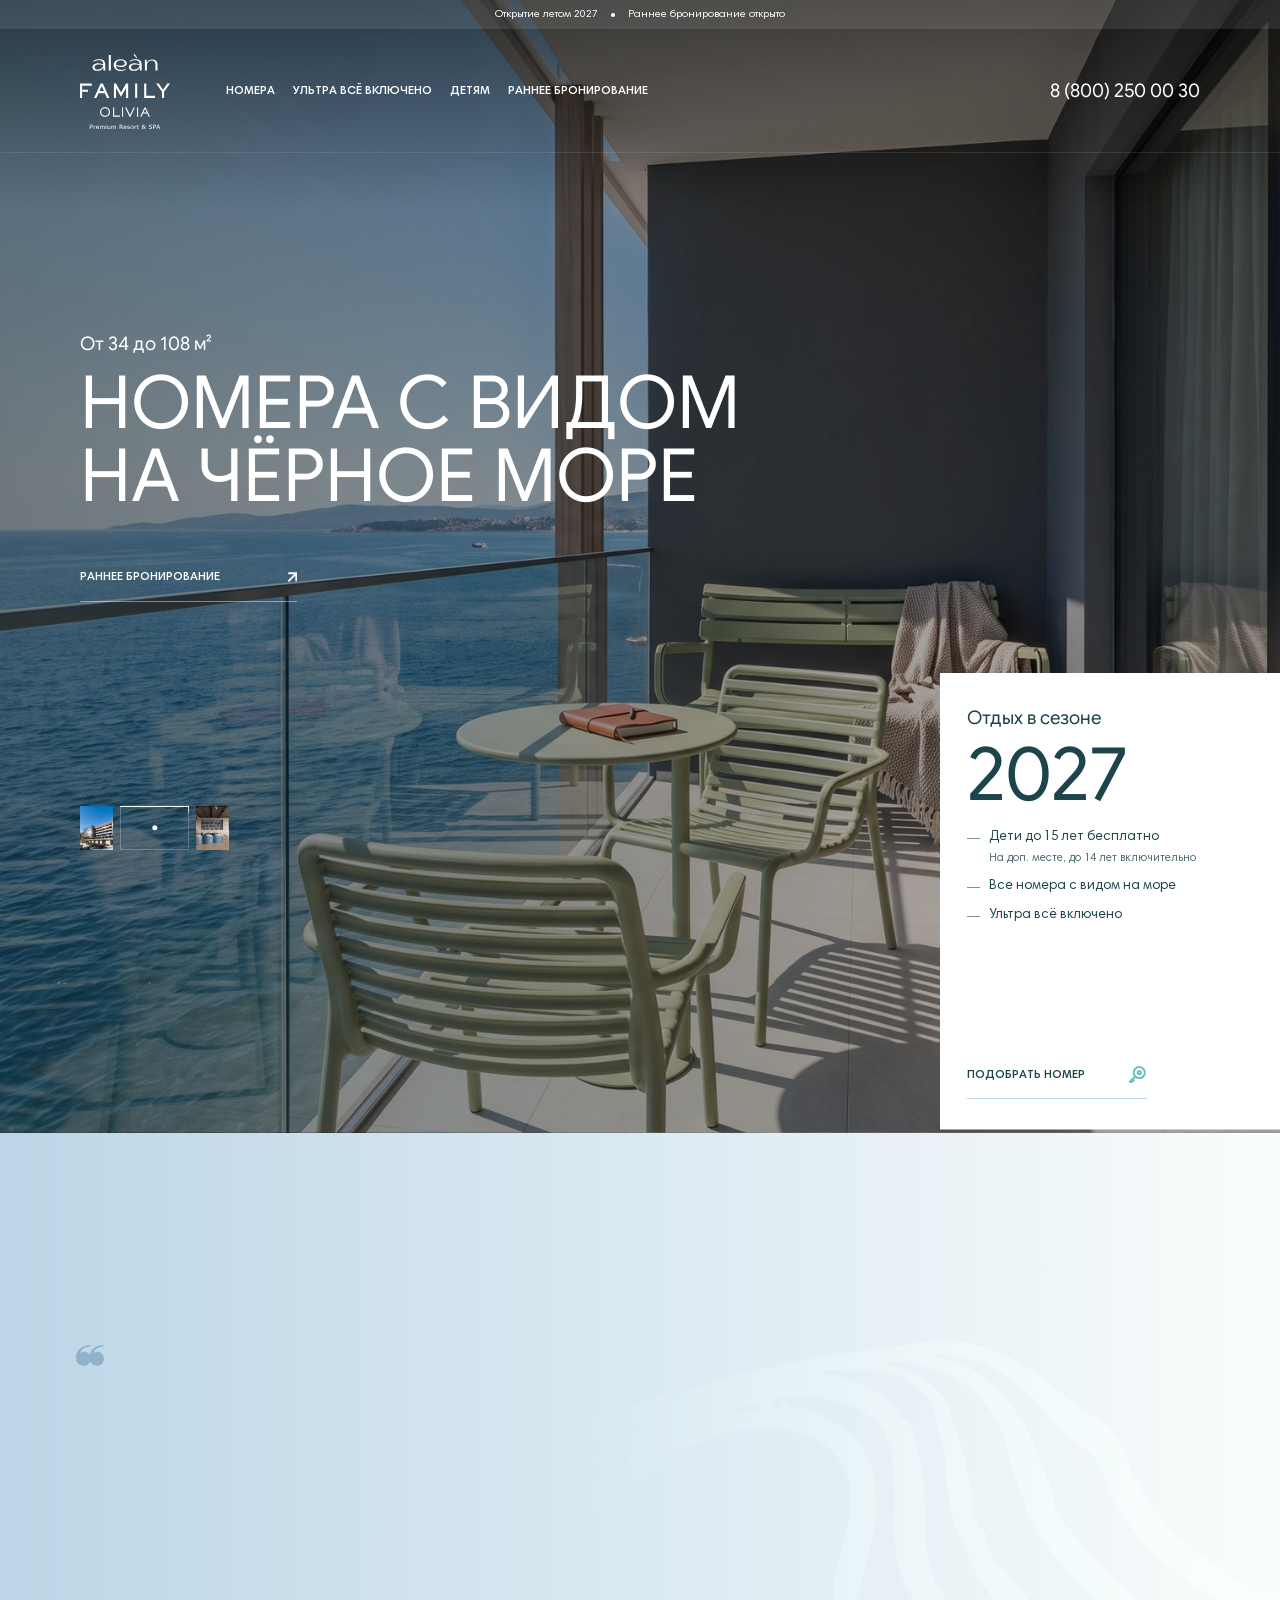
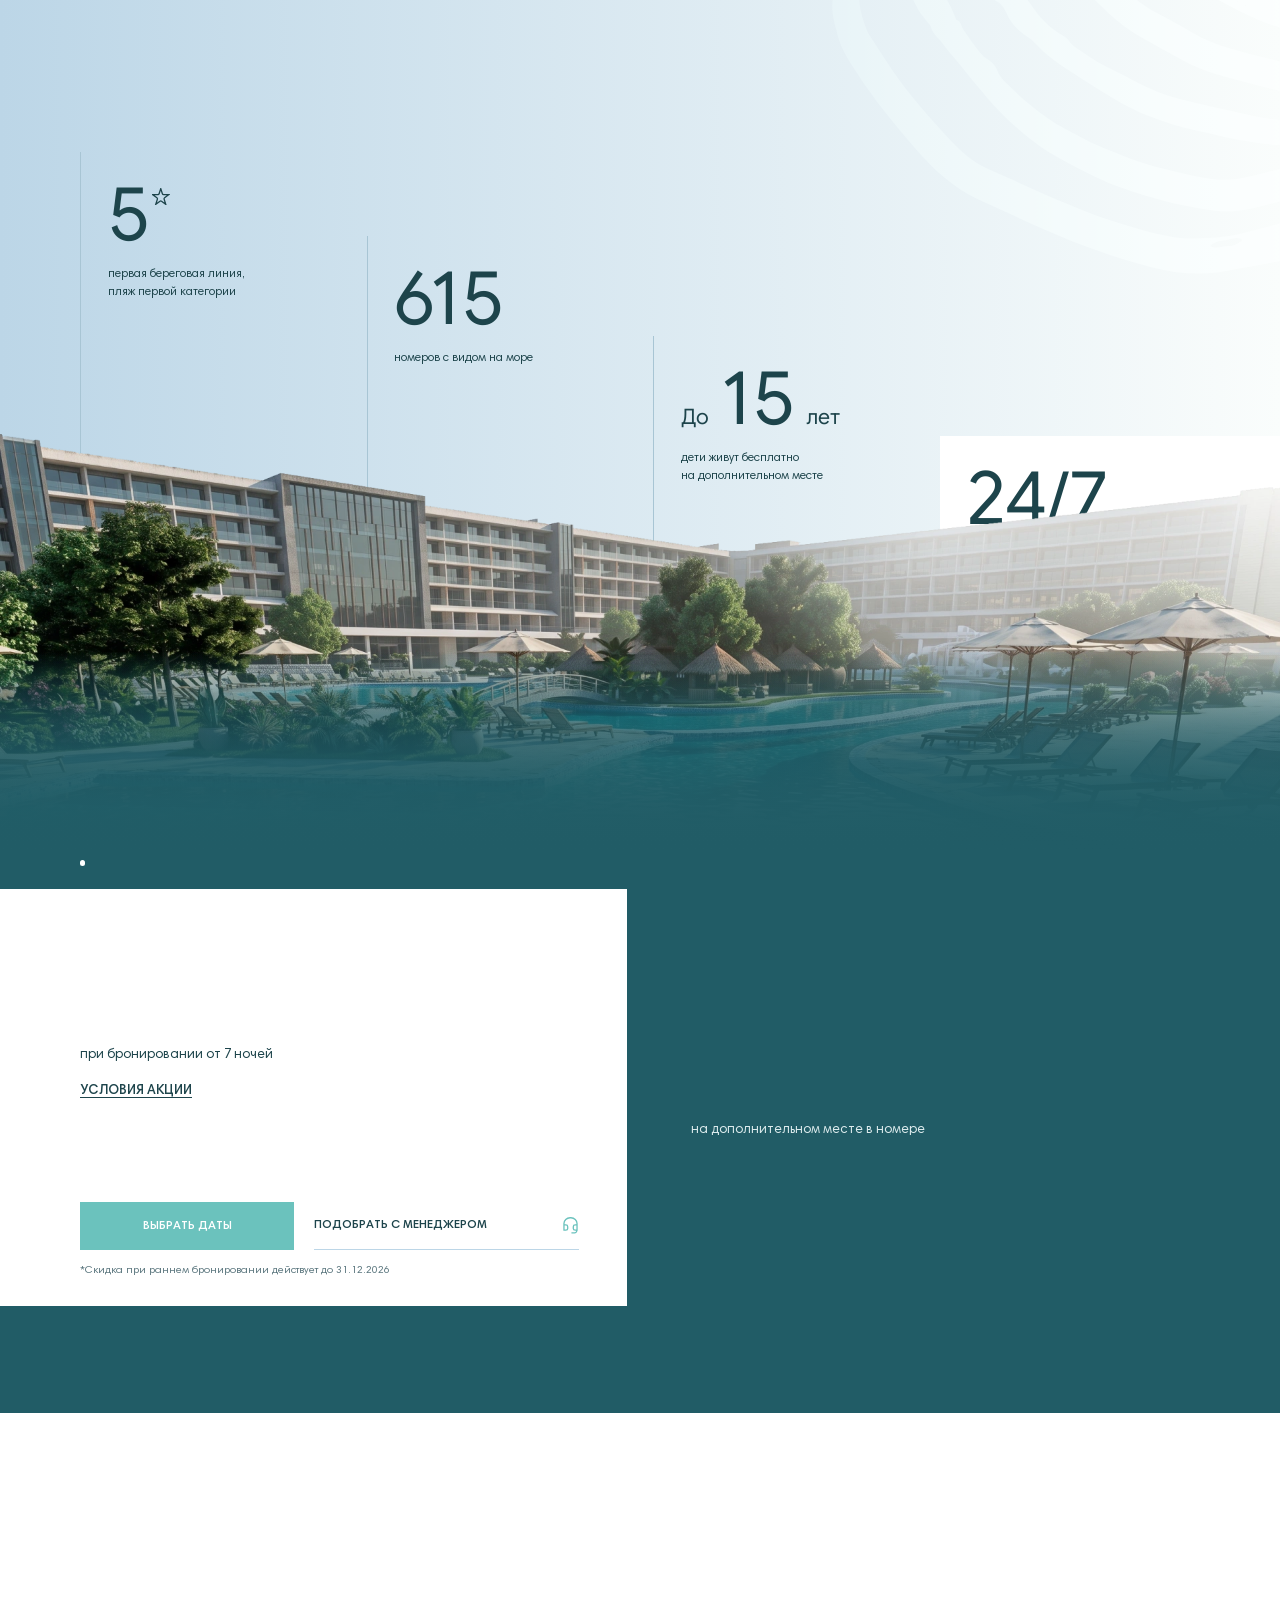
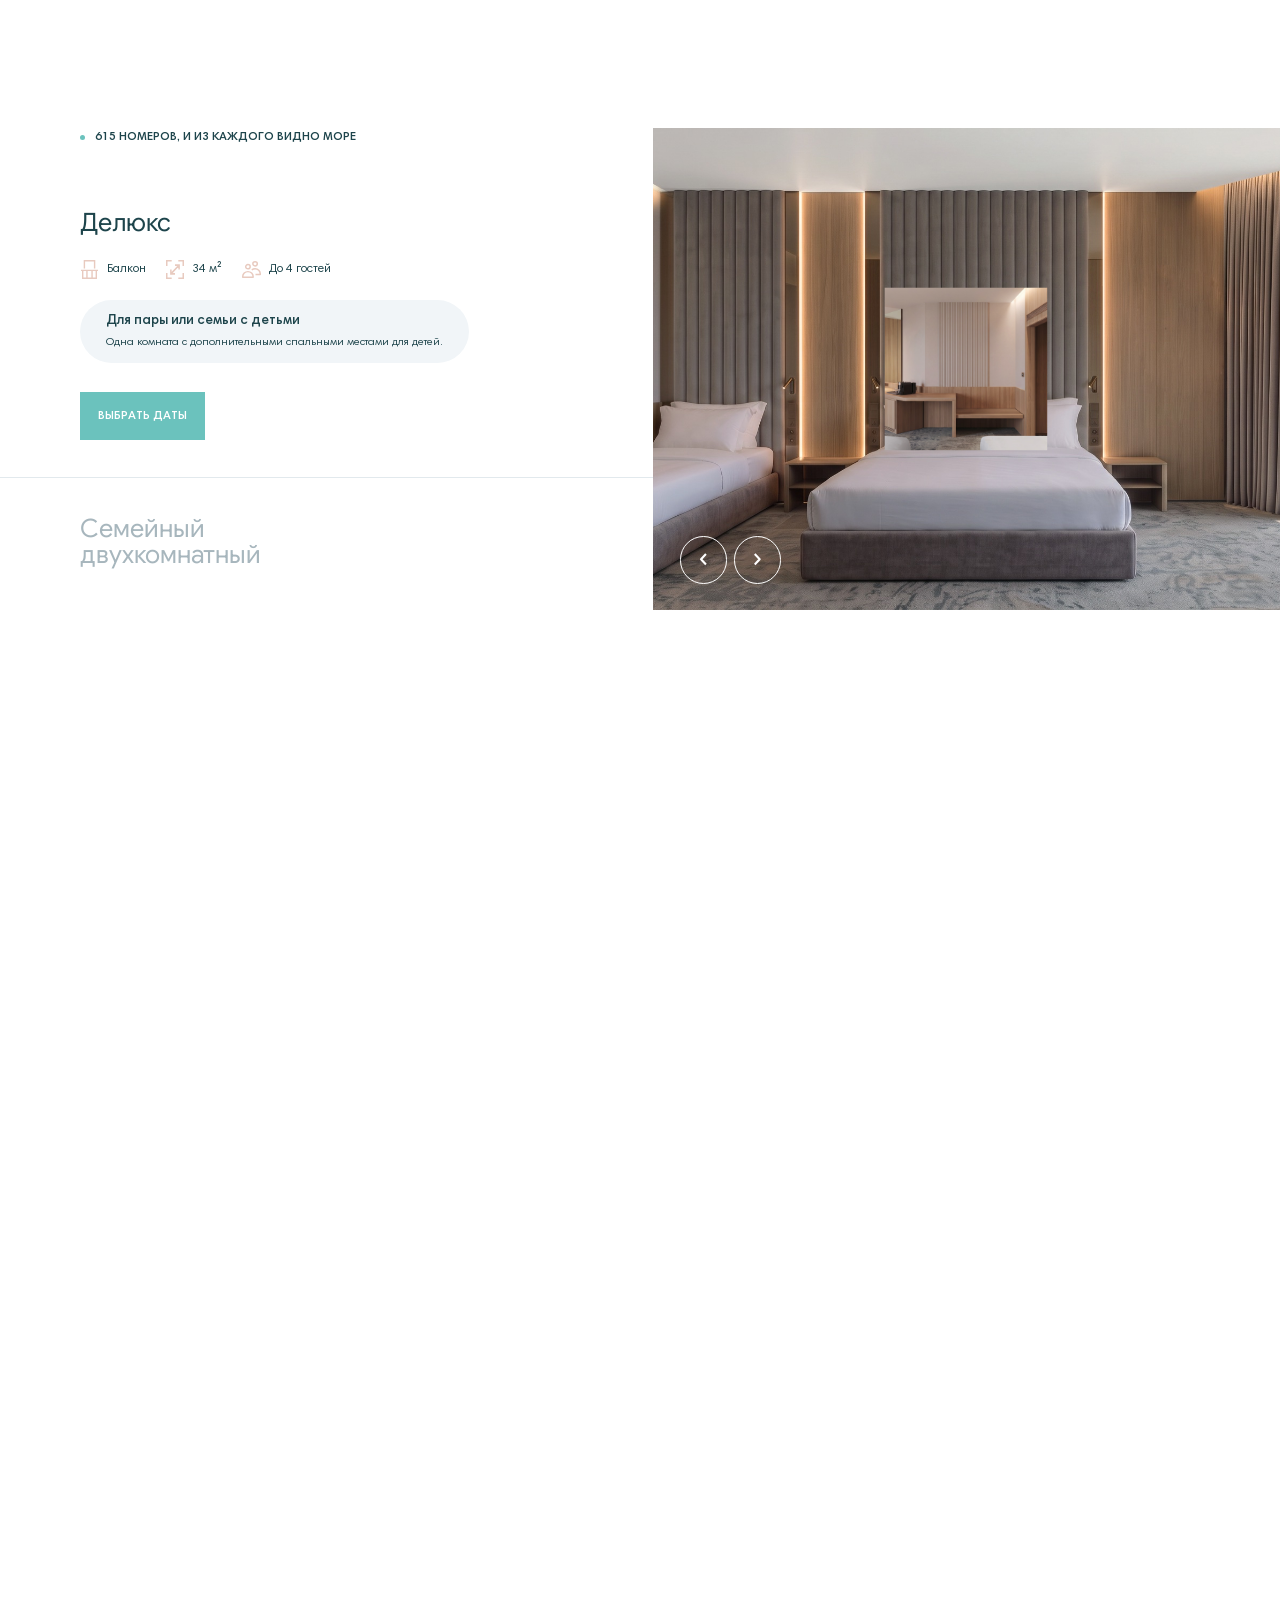
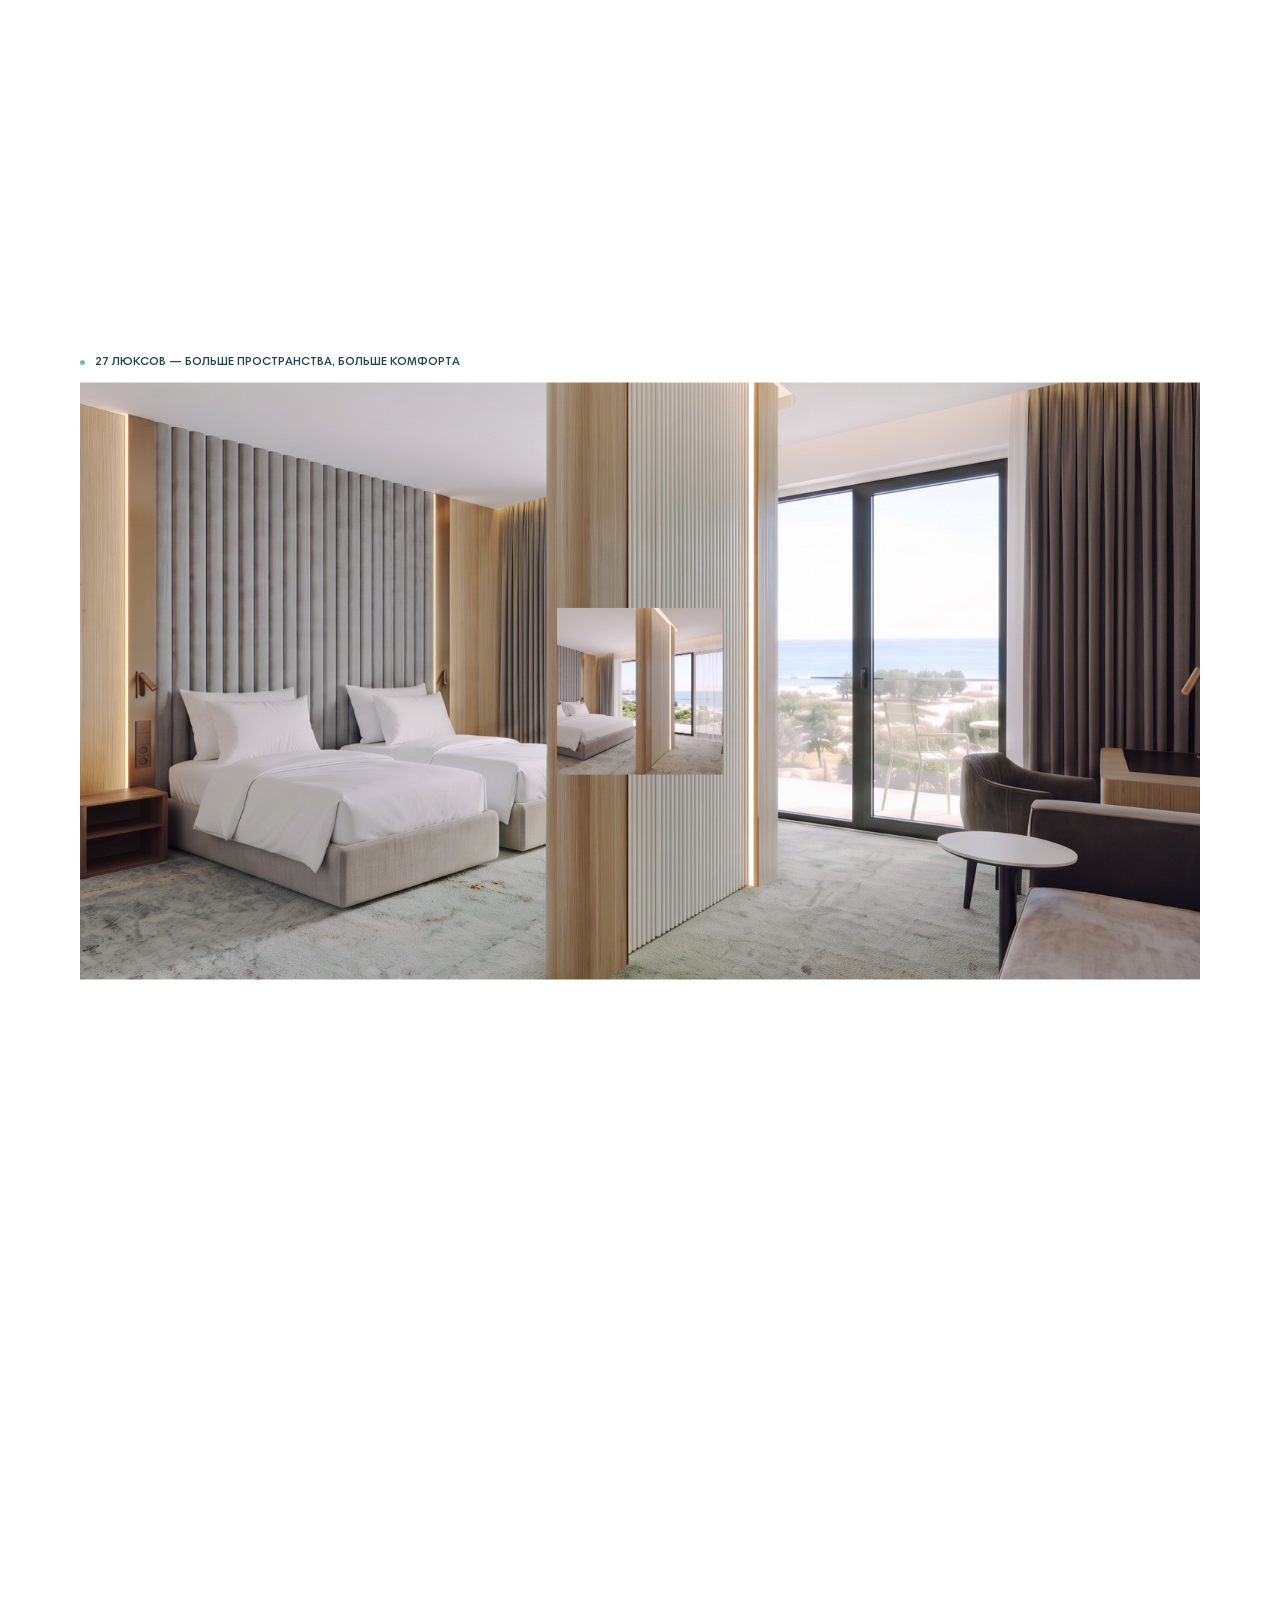
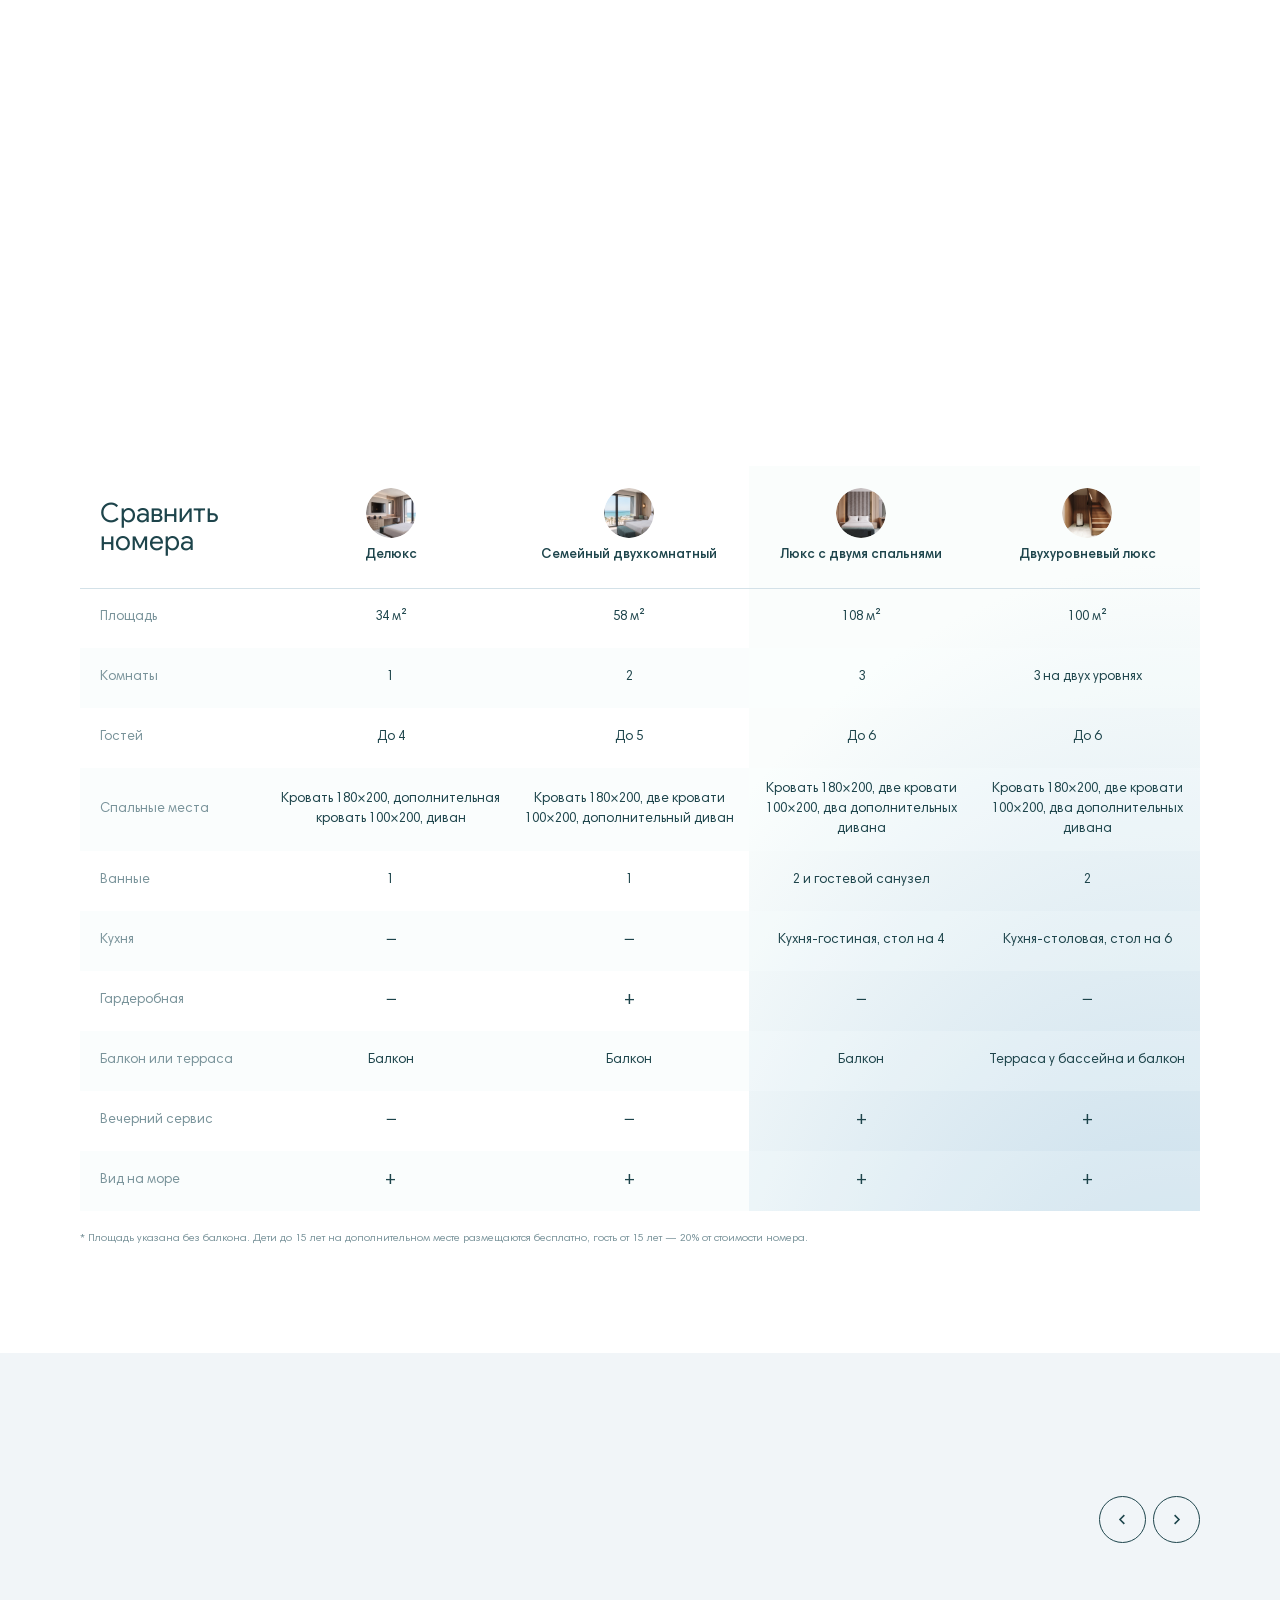
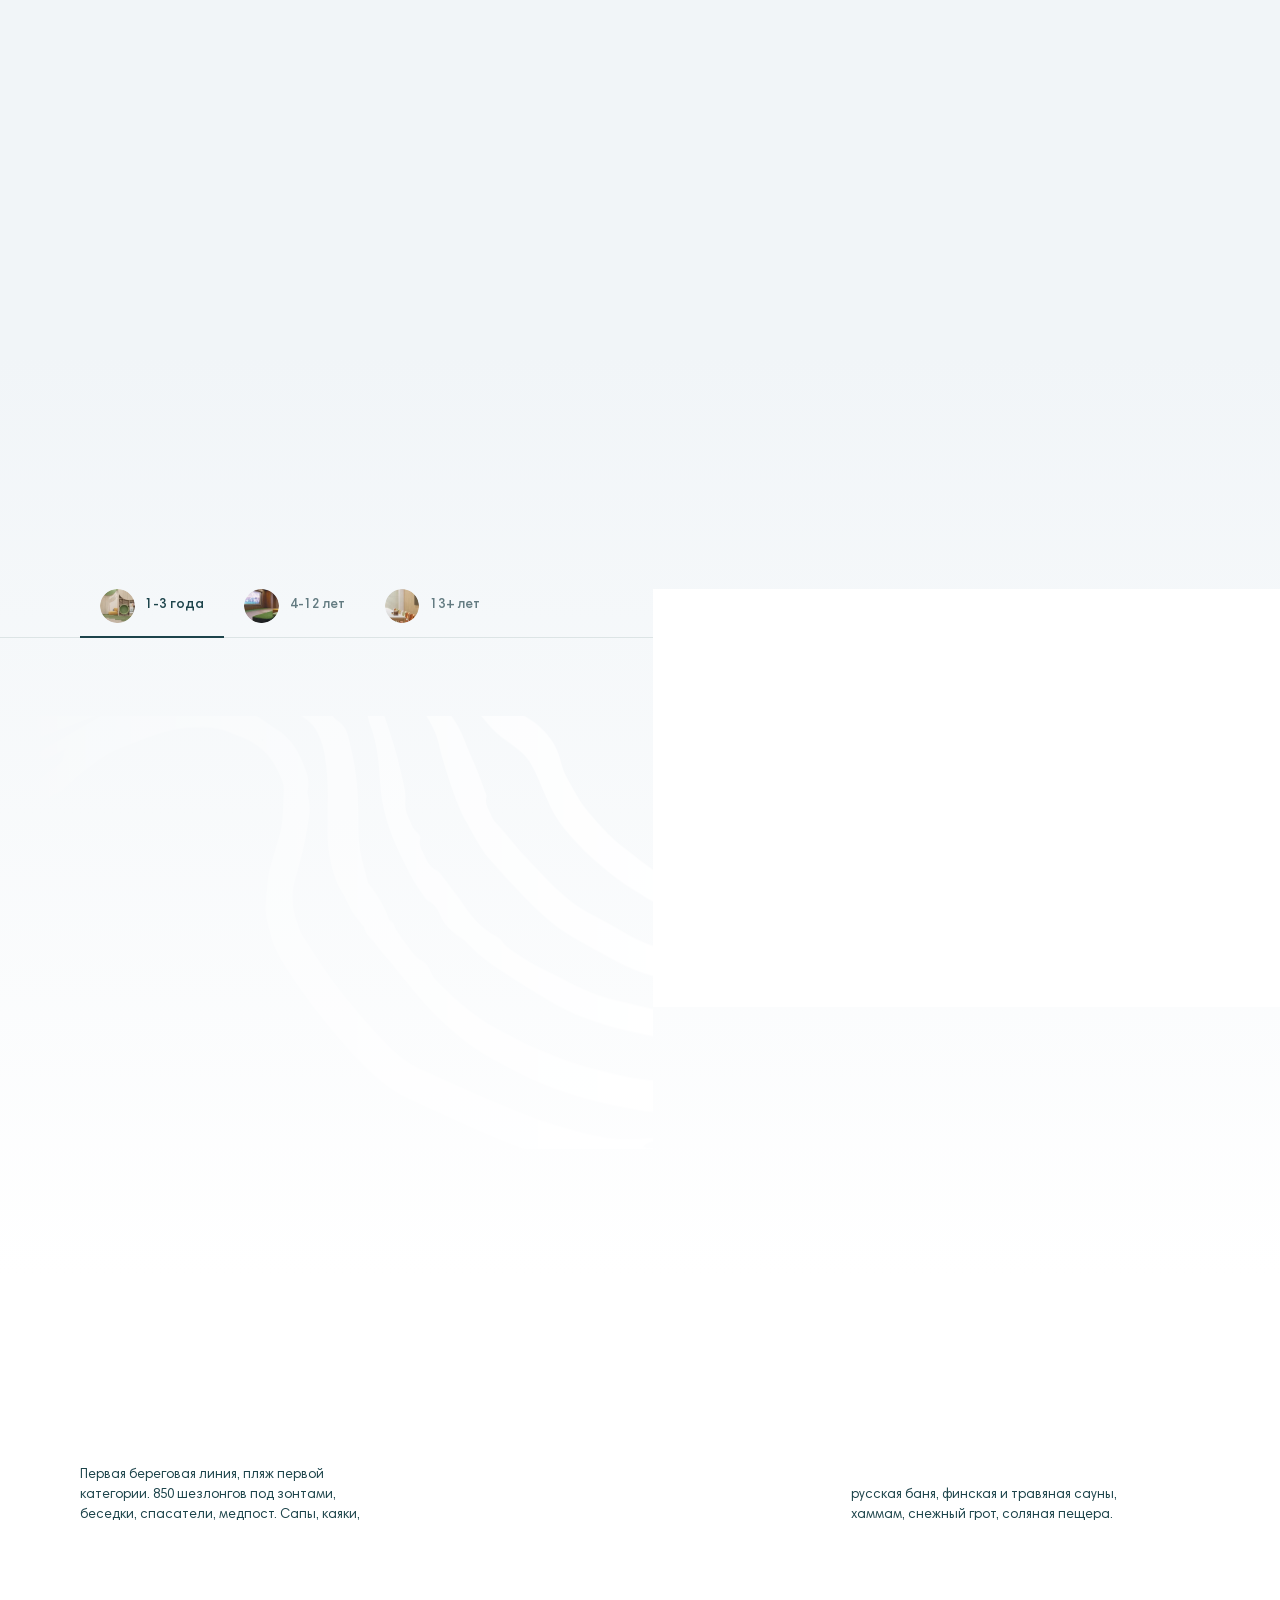
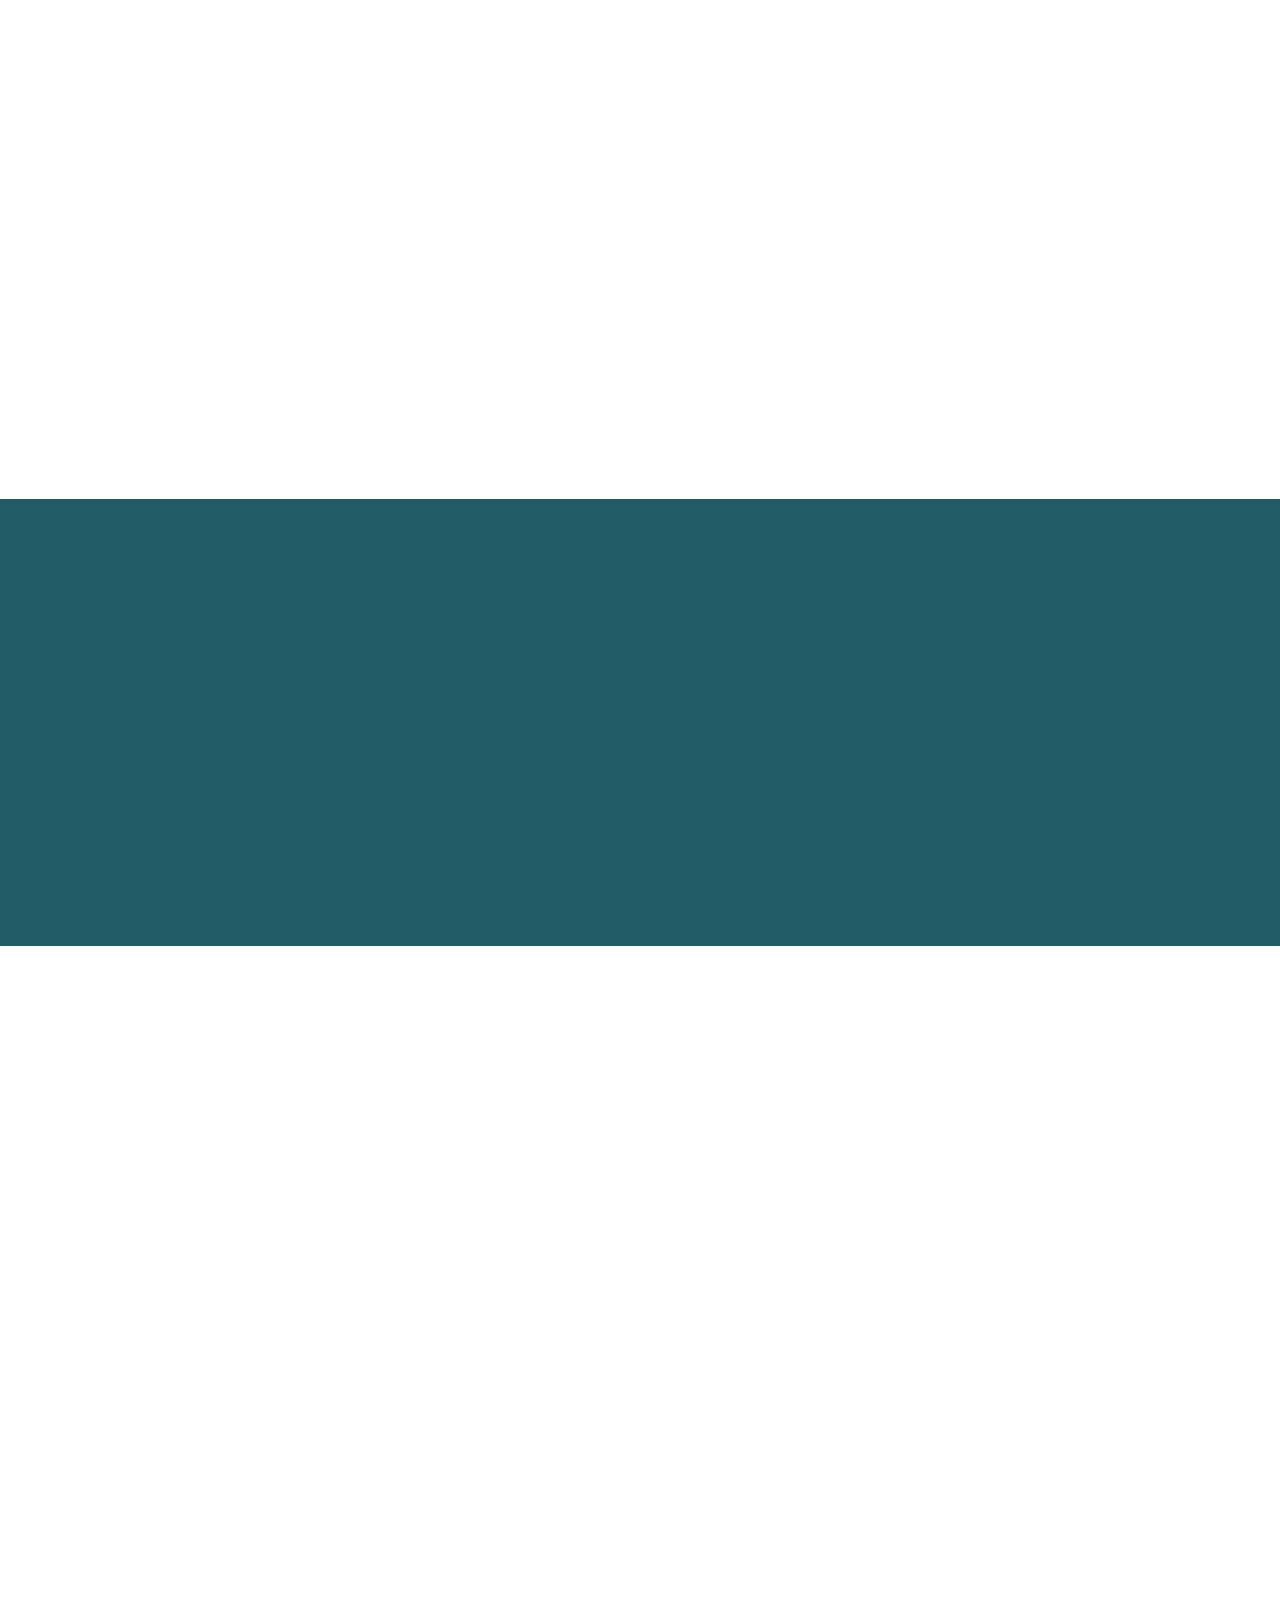
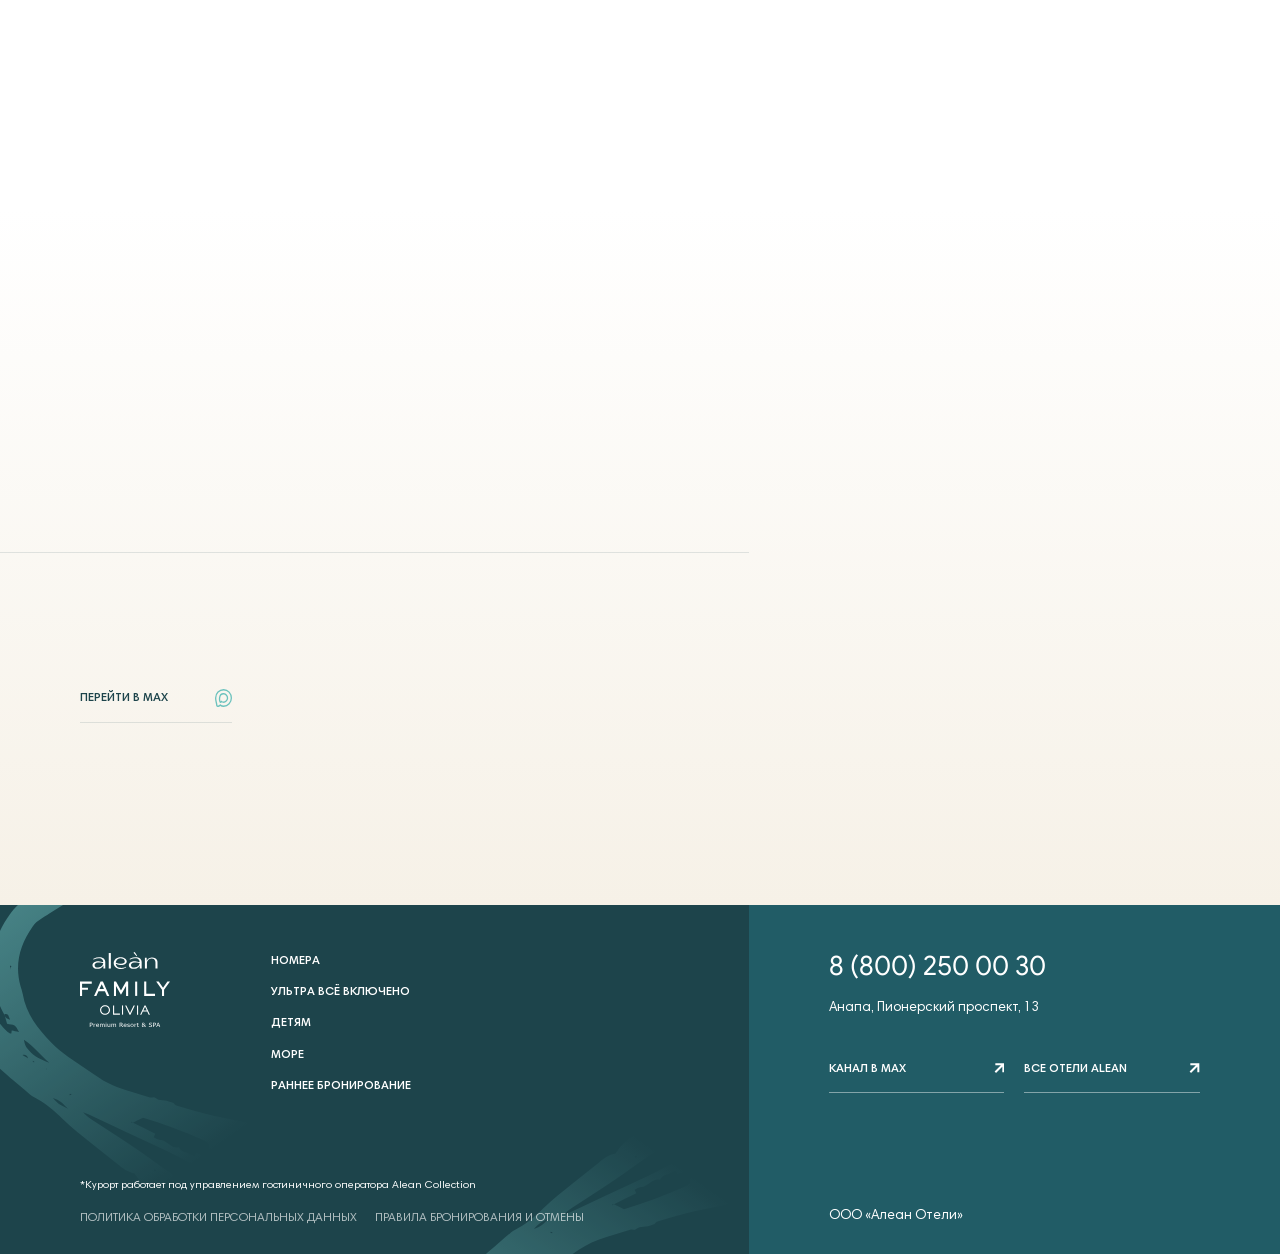
==== commit c3b36a99: "Correct Concept 7 preview source" ====
--- a/concept-7/index.html
+++ b/concept-7/index.html
@@ -1,145 +1,28 @@
 <!doctype html>
 <html lang="ru">
-<head>
+<head><meta name="robots" content="noindex, nofollow, noarchive">
   <meta charset="utf-8">
-  <meta name="robots" content="noindex, nofollow, noarchive">
-  <link rel="icon" href="favicon.ico">
-  <link rel="icon" type="image/png" sizes="16x16" href="favicon-16x16.png">
-  <link rel="icon" type="image/png" sizes="32x32" href="favicon-32x32.png">
-  <link rel="apple-touch-icon" sizes="180x180" href="apple-touch-icon.png">
-  <link rel="manifest" href="site.webmanifest">
   <meta name="viewport" content="width=device-width, initial-scale=1">
   <meta name="format-detection" content="telephone=no,address=no">
-  <title>Alean Family Olivia · Анапа, первая линия</title>
-  <meta name="description" content="Открытие летом 2027. Вид на море из каждого номера, «Ультра всё включено», дети до 15 лет бесплатно. Скидка 25% от 7 ночей">
-  <link rel="canonical" href="https://aleanolivia.ru/">
-  <meta property="og:title" content="Alean Family Olivia · Анапа, первая линия">
-  <meta property="og:description" content="Открытие летом 2027. Вид на море из каждого номера, «Ультра всё включено», дети до 15 лет бесплатно. Скидка 25% от 7 ночей">
-  <meta property="og:image" content="https://aleanolivia.ru/og-image.jpg">
-  <meta property="og:image:width" content="1200">
-  <meta property="og:image:height" content="630">
-  <meta property="og:image:alt" content="Фасад курорта Alean Family Olivia">
-  <meta property="og:url" content="https://aleanolivia.ru/">
-  <meta property="og:type" content="website">
-  <meta property="og:locale" content="ru_RU">
+  <title>Alean Family Olivia Concept 6</title>
   <link rel="preload" href="assets/facade.webp" as="image">
   <link rel="preload" href="assets/GoogleSans-latin.woff2" as="font" type="font/woff2" crossorigin>
   <link rel="stylesheet" href="style.css?v=hero-scroll">
-  <link rel="stylesheet" href="resort-sections.css?v=rooms-copy">
+  <link rel="stylesheet" href="resort-sections.css?v=suites-transition">
   <link rel="stylesheet" href="end-sections.css?v=2">
   <script defer src="vendor/gsap.min.js"></script>
   <script defer src="vendor/ScrollTrigger.min.js"></script>
   <script defer src="vendor/lenis.min.js"></script>
-  <script defer src="motion.js?v=booking-shortcut"></script>
+  <script defer src="motion.js?v=table-scroll"></script>
   <script defer src="hero-slider.js"></script>
-  <script defer src="booking-priced-base.js"></script>
-  <script defer src="resort-sections.js"></script>
-  <script defer src="olivia-goals.js?v=2"></script>
-  <script defer src="end-sections.js?v=goals1"></script>
+  <script defer src="booking.js"></script>
+  <script defer src="resort-sections.js?v=suites-transition"></script>
+  <script defer src="end-sections.js?v=callback"></script>
   <link rel="stylesheet" href="widget-adjust.css">
-  <script defer src="widget-adjust.js?v=dock1"></script>
-  <script defer src="booking-scroll.js?v=dock1"></script>
-  <script defer src="booking-priced-calendar.js"></script>
-  <style>
-    .room-render-note {
-      opacity: 0.5;
-      position: absolute;
-      z-index: 3;
-      left: 20px;
-      bottom: 20px;
-      color: white;
-      font-size: 12px;
-      line-height: 1.3;
-      pointer-events: none;
-    }
-    @media (min-width: 761px) {
-      .room-category:nth-child(odd) .room-render-note { left: auto; right: 20px; }
-    }
-    @media (max-width: 760px) {
-      .room-visual .room-pagination { bottom: 38px; }
-    }
-    .calendar-offer { margin:.5em 0; font-size:.9em; }
-    .callback-room { position:relative; }
-    .callback-room select {
-      appearance:none; display:block; box-sizing:border-box; width:100%; min-width:0;
-      height:auto; line-height:1.3; padding:0 1.5em var(--value-padding,1.25rem) 0;
-      border:0; border-bottom:1px solid #d3e1e8; border-radius:0;
-      background:transparent; color:var(--ink); cursor:pointer;
-    }
-    .callback-room select:has(option:checked[value=""]) { color:#79939a; }
-    .callback-room::after {
-      content:""; position:absolute; right:3px; bottom:calc(var(--value-padding,1.25rem) + .45em);
-      width:8px; height:8px; border:solid var(--teal); border-width:0 1.5px 1.5px 0;
-      transform:rotate(45deg); pointer-events:none;
-    }
-    .callback-room select:focus-visible { outline:none; border-color:var(--teal); box-shadow:0 1px var(--teal); }
-    @media(max-width:760px) { .callback-room { --value-padding:10px; } }
-    .booking-fields button[disabled] { opacity:1; cursor:default; }
-
-    #presale-note { background: white; color: var(--ink); padding: .45rem 2.5rem .9rem; font-size: 12px; line-height: 1.4; }
-    @media (max-width: 760px) { #presale-note { padding-inline: 16px; } }
-  </style>
-  <style>
-    .booking-shortcut {
-      position: fixed;
-      z-index: 9;
-      left: max(16px, 1.5rem, env(safe-area-inset-left));
-      bottom: max(16px, 1.5rem, env(safe-area-inset-bottom));
-      width: clamp(48px, 3.75rem, 64px);
-      background: #fafdfc;
-      border-color: #79939a;
-    }
-    .booking-shortcut svg { width: 44%; height: auto; stroke-width: 1.5; }
-    .booking-shortcut:focus-visible { outline: 2px solid var(--aqua); outline-offset: 3px; }
-  </style>
-
-
-  <link rel="stylesheet" href="dock.css?v=1">
-  <style>
-    .footer-company { display:flex; align-items:center; justify-content:space-between; gap:16px; }
-    .footer-company .belka { display:inline-flex; flex:none; opacity:.2; transition:opacity .3s ease; }
-    .footer-company .belka svg { width:30px; height:14px; }
-    .footer-company .belka:hover, .footer-company .belka:focus-visible { opacity:1; }
-  </style>
-<script type="text/javascript">     (function(m,e,t,r,i,k,a){         m[i]=m[i]||function(){(m[i].a=m[i].a||[]).push(arguments)};         m[i].l=1*new Date();         for (var j = 0; j < document.scripts.length; j++) {if (document.scripts[j].src === r) { return; }}         k=e.createElement(t),a=e.getElementsByTagName(t)[0],k.async=1,k.src=r,a.parentNode.insertBefore(k,a)     })(window, document,'script','https://mc.webvisor.org/metrika/tag_ww.js?id=114106194', 'ym');      ym(114106194, 'init', {ssr:true, webvisor:true, trackHash:true, clickmap:true, ecommerce:"dataLayer", referrer: document.referrer, url: location.href, accurateTrackBounce:true, trackLinks:true}); </script>
-<script type="text/javascript">
-    (function(m,e,t,r,i,k,a){
-        m[i]=m[i]||function(){(m[i].a=m[i].a||[]).push(arguments)};
-        m[i].l=1*new Date();
-        for (var j = 0; j < document.scripts.length; j++) {if (document.scripts[j].src === r) { return; }}
-        k=e.createElement(t),a=e.getElementsByTagName(t)[0],k.async=1,k.src=r,a.parentNode.insertBefore(k,a)
-    })(window, document,'script','https://mc.yandex.ru/metrika/tag.js', 'ym');
-
-    ym(89824445, 'init', {webvisor:true, trackHash:true, clickmap:true, ecommerce:"dataLayer", referrer: document.referrer, url: location.href, accurateTrackBounce:true, trackLinks:true});
-</script>
-  <style>
-    @media (min-width:761px) {
-      .header-row { display:grid; grid-template-columns:1fr auto 1fr; column-gap:1rem; }
-      .header-row .contact { justify-self:end; }
-    }
-    @media (max-width:760px) {
-      #header-nav { align-items:center; text-align:center; }
-    }
-    .slide-controls { top:calc(100dvh - var(--dock-height,80px) - clamp(16px,2vw,32px) - var(--control-height)); }
-  </style>
-  <style>
-@media (min-width:761px) {
-  .hero-copy {
-    --slider-clearance: calc(var(--dock-height,80px) + clamp(16px,2vw,32px) + 4.125rem + 20px);
-    translate: 0 min(0px, calc(100dvh - 36.85svh - var(--slider-clearance) - 100%));
-  }
-}
-@media (min-width:761px) and (min-aspect-ratio: 12/5) {
-  .hero-copy h1 { font-size:min(6.875rem,10svh); margin-bottom:16px; }
-  .hero-copy .action { height:min(4.5rem,8svh); }
-}
-  </style>
-  <link rel="stylesheet" href="offer-calendar-centered.css">
-  <script defer src="offer-dialog.js"></script>
+  <script defer src="widget-adjust.js"></script>
+  <script defer src="booking-scroll.js"></script>
 </head>
 <body>
-<noscript><div><img src="https://mc.yandex.ru/watch/89824445" style="position:absolute; left:-9999px;" alt="" /></div></noscript>
-
 <header>
     <p class="opening-note">Открытие летом 2027<i aria-hidden="true"></i>Раннее бронирование открыто</p>
     <div class="header-row">
@@ -163,7 +46,7 @@
     <div class="hero-media"><div class="facade">
       <div class="slide-photo current"><img src="assets/facade.webp" alt="Фасад курорта Alean Family Olivia"></div>
       <div class="slide-photo" aria-hidden="true"><img src="assets/sea-balcony.webp" alt="Балкон номера с видом на море"></div>
-      <div class="slide-photo" aria-hidden="true"><img src="assets/kids-club-interior.jpg" alt="Пространство для детей и подростков"></div>
+      <div class="slide-photo" aria-hidden="true"><img src="assets/kids-club.webp" alt="Пространство для детей и подростков"></div>
     </div></div>
 
     <div class="hero-copy">
@@ -176,18 +59,15 @@
       <button type="button" data-location="От 34 до 108 м²" data-title="Номера с видом|на Чёрное море">Номера с видом на Чёрное море</button>
       <button type="button" data-location="Под разный возраст" data-title="Для детей|и подростков">Для детей и подростков</button>
     </div></div>
-    <div class="presale">
-      <aside id="presale" aria-label="Раннее бронирование">
+    <aside class="presale" id="presale" aria-label="Раннее бронирование">
       <div class="sale-card" data-wipe>
         <p class="season">Отдых в сезоне</p><p class="year">2027</p>
-        <ul><li><span>Дети до 15 лет живут бесплатно<small>На доп. месте, до 14 лет включительно</small></span></li><li>Все номера с видом на море</li><li>Ультра всё включено</li></ul>
+        <ul><li><span>Дети до 15 лет бесплатно<small>На доп. месте, до 14 лет включительно</small></span></li><li>Все номера с видом на море</li><li>Ультра всё включено</li></ul>
         <a href="#rooms" class="action dark"><span>Подобрать номер</span><img src="assets/key.svg" alt=""></a>
       </div>
     </aside>
-    </div>
     <figure class="room" data-wipe><img src="assets/bedroom.webp" alt="Номер с балконом и видом на море"></figure>
     <img class="brush" src="assets/brush.svg" alt="" data-wipe>
-
   </section>
   </div>
   <section class="about" aria-labelledby="about">
@@ -205,8 +85,8 @@
       <a class="thumb-link" href="#sea" data-wipe><span class="thumb-photo"><img src="assets/sea-balcony.webp" alt=""><img class="thumb-arrow" src="assets/feature-arrow.svg" alt=""></span><strong>Море</strong><small>1-ая линия</small></a>
     </div>
     <div class="stats">
-      <div class="stat grounds"><p style="column-gap:0"><b>1</b><span>-я линия</span></p><small>пляж первой категории перед курортом</small></div>
-      <div class="stat rooms"><p>Вид на море</p><small>из каждого номера</small></div>
+      <div class="stat grounds"><p><b>5</b><img class="stat-star" src="assets/stat-star.svg" alt=" звёзд"></p><small>первая береговая линия,<br> пляж первой категории</small></div>
+      <div class="stat rooms"><p><b>615</b></p><small>номеров с видом на море</small></div>
       <div class="stat children"><p>До <b>15</b> лет</p><small>дети живут бесплатно<br> на дополнительном месте</small></div>
       <div class="stat area"><p><b>24/7</b></p><small>питание и напитки по системе<br> «Ультра всё включено»</small></div>
     </div>
@@ -216,28 +96,28 @@
   <h2 class="eyebrow" id="season-offer-title" data-text><i></i>Раннее бронирование сезона 2027</h2>
   <div class="season-layout">
     <div class="season-price">
-      <p class="section-lead" data-text>Раннее бронирование</p>
-      <p class="display-price" data-text>Скидка 25%</p>
+      <p class="section-lead" data-text>Скидка при раннем бронировании</p>
+      <p class="display-price" data-text>-25%</p>
       <p>при бронировании от 7 ночей</p>
-      <button class="offer-terms-link" id="offer-terms-trigger" type="button" aria-haspopup="dialog" aria-controls="offer-dialog">Условия акции</button>
+      <a class="offer-terms-link" href="#early-booking-terms">Условия акции</a>
       <div class="offer-actions"><button class="action date-action" type="button" data-date-trigger aria-controls="dates" aria-expanded="false"><span>Выбрать даты</span></button><a class="action dark manager-action" href="tel:88002500030"><span>Подобрать с менеджером</span><img src="assets/season-headset.svg" alt=""></a></div>
       <p class="section-note" id="early-booking-terms">*Скидка при раннем бронировании действует до 31.12.2026</p>
     </div>
-    <div class="season-terms"><div><h3 data-text>Дети до 15 лет бесплатно</h3><p data-text>Если на дату заезда ребёнку ещё нет 15 лет. Действует вместе со скидкой на раннее бронирование.</p></div></div>
+    <div class="season-terms"><div><h3 data-text>Дети до 15 лет бесплатно</h3><p data-text>на дополнительном месте в номере (до 14 лет включительно)</p></div><div><h3 data-text>Предоплата 15%</h3><p data-text>остаток за 2 недели до заезда</p></div></div>
   </div>
 </section>
 <section class="accommodations" id="rooms" aria-label="Номера" tabindex="-1">
+  <div class="room-sequence room-sequence-standard"><div class="room-stage">
   <article class="room-category">
     <div class="room-details">
-      <p class="eyebrow" data-text><i></i>Из каждого номера видно море</p>
-      <h2 class="section-title" data-text>Делюкс</h2>
-      <div class="room-audience"><strong>Для пары или семьи с детьми</strong><p>Одна комната с дополнительными спальными местами для детей</p></div>
-      <ul class="room-amenities"><li><img src="assets/amenity-area.svg" alt="">34 м²</li><li>1 комната</li><li><img src="assets/amenity-guests.svg" alt="">до 4 гостей</li><li><img src="assets/amenity-balcony.svg" alt="">балкон</li></ul>
-      <p class="room-description">Большая кровать 180×200, для детей дополнительная кровать и диван. Есть кофемашина. Часть номеров оборудована для маломобильных гостей.</p>
+      <p class="eyebrow"><i></i>615 номеров, и из каждого видно море</p>
+      <h2 class="section-title">Делюкс</h2>
+      <ul class="room-amenities"><li><img src="assets/amenity-balcony.svg" alt="">Балкон</li><li><img src="assets/amenity-area.svg" alt="">34 м²</li><li><img src="assets/amenity-guests.svg" alt="">До 4 гостей</li></ul>
+      <div class="room-audience"><strong>Для пары или семьи с детьми</strong><p>Одна комната с дополнительными спальными местами для детей.</p></div>
       <div class="room-rate"><button class="action date-action" type="button" data-date-trigger aria-controls="dates" aria-expanded="false"><span>Выбрать даты</span></button></div>
     </div>
-    <figure class="room-visual" data-wipe aria-label="Фотографии номера «Делюкс»">
-      <div class="room-gallery-media" data-wipe-media>
+    <figure class="room-visual" aria-label="Фотографии номера «Делюкс»">
+      <div class="room-gallery-media">
         <img class="room-slide is-current" src="assets/gallery-deluxe-e80e78a51846ae.jpg" alt="Делюкс, фото 1" loading="lazy">
         <img class="room-slide" src="assets/gallery-deluxe-db5458c81d722f.jpg" alt="Делюкс, фото 2" loading="lazy" aria-hidden="true">
         <img class="room-slide" src="assets/gallery-deluxe-f99d98235649f6.jpg" alt="Делюкс, фото 3" loading="lazy" aria-hidden="true">
@@ -257,21 +137,19 @@
           </svg>
         </button>
       </div>
-      <figcaption class="room-render-note">Изображения: визуализация проекта</figcaption>
       <span class="room-photo-status" aria-live="polite"></span>
     </figure>
   </article>
   <article class="room-category">
     <div class="room-details">
 
-      <h2 class="section-title" data-text>Семейный двухкомнатный</h2>
-      <div class="room-audience"><strong>Для семьи с детьми</strong><p>Отдельная комната для детей и спальня для родителей</p></div>
-      <ul class="room-amenities"><li><img src="assets/amenity-area.svg" alt="">58 м²</li><li>2 комнаты</li><li><img src="assets/amenity-guests.svg" alt="">до 5 гостей</li><li><img src="assets/amenity-balcony.svg" alt="">балкон</li></ul>
-      <p class="room-description">В детской две кровати 100×200, в спальне родителей кровать 180×200. Есть гардеробная.</p>
+      <h2 class="section-title">Семейный двухкомнатный</h2>
+      <ul class="room-amenities"><li><img src="assets/amenity-balcony.svg" alt="">Балкон</li><li><img src="assets/amenity-area.svg" alt="">58 м²</li><li><img src="assets/amenity-guests.svg" alt="">До 5 гостей</li></ul>
+      <div class="room-audience"><strong>Для семьи с детьми</strong><p>Отдельная комната для детей и спальня для родителей.</p></div>
       <div class="room-rate"><button class="action date-action" type="button" data-date-trigger aria-controls="dates" aria-expanded="false"><span>Выбрать даты</span></button></div>
     </div>
-    <figure class="room-visual" data-wipe aria-label="Фотографии номера «Семейный двухкомнатный»">
-      <div class="room-gallery-media" data-wipe-media>
+    <figure class="room-visual" aria-label="Фотографии номера «Семейный двухкомнатный»">
+      <div class="room-gallery-media">
         <img class="room-slide is-current" src="assets/gallery-family-b2814d86d68903.jpg" alt="Семейный двухкомнатный, фото 1" loading="lazy">
         <img class="room-slide" src="assets/gallery-family-9e5428d8269cc8.jpg" alt="Семейный двухкомнатный, фото 2" loading="lazy" aria-hidden="true">
         <img class="room-slide" src="assets/gallery-family-59e9d7fe06e807.jpg" alt="Семейный двухкомнатный, фото 3" loading="lazy" aria-hidden="true">
@@ -295,32 +173,33 @@
           </svg>
         </button>
       </div>
-      <figcaption class="room-render-note">Изображения: визуализация проекта</figcaption>
       <span class="room-photo-status" aria-live="polite"></span>
     </figure>
   </article>
-  <section class="suite-section" aria-label="Люксы">
+  </div></div>
+  <section class="suite-section room-sequence room-sequence-suites" aria-label="Люксы"><div class="room-stage">
   <article class="room-category">
     <div class="room-details">
-      <p class="eyebrow suite-eyebrow" data-text><i></i>27 номеров для тех, кто хочет больше пространства и внимания</p>
-      <h2 class="section-title" data-text>Люкс с двумя спальнями</h2>
-      <div class="room-audience"><strong>Для большой семьи</strong><p>Можно поехать всей семьёй, с бабушками и дедушками: две спальни и общая кухня-гостиная</p></div>
-      <ul class="room-amenities"><li><img src="assets/amenity-area.svg" alt="">108 м²</li><li>3 комнаты</li><li><img src="assets/amenity-guests.svg" alt="">до 6 гостей</li><li><img src="assets/amenity-balcony.svg" alt="">балкон</li></ul>
-      <p class="room-description">В кухне-гостиной обеденный стол на четверых. Две ванные комнаты и гостевой санузел. Вечером номер подготовят ко сну.</p>
+      <p class="eyebrow suite-eyebrow"><i></i>27 люксов — больше пространства, больше комфорта</p>
+      <h2 class="section-title">Люкс с двумя спальнями</h2>
+      <ul class="room-amenities"><li><img src="assets/amenity-kitchen.svg" alt="">Кухня-гостиная</li><li><img src="assets/amenity-area.svg" alt="">108 м²</li><li><img src="assets/amenity-guests.svg" alt="">До 6 гостей</li></ul>
+      <div class="room-audience"><strong>Для большой семьи</strong><p>Для отдыха с детьми, бабушками и дедушками: две спальни и общая кухня-гостиная.</p></div>
       <div class="room-rate"><button class="action date-action" type="button" data-date-trigger aria-controls="dates" aria-expanded="false"><span>Выбрать даты</span></button></div>
     </div>
-    <figure class="room-visual" data-wipe aria-label="Фотографии номера «Люкс с двумя спальнями»">
-      <div class="room-gallery-media" data-wipe-media>
+    <figure class="room-visual" aria-label="Фотографии номера «Люкс с двумя спальнями»">
+      <div class="room-gallery-media">
         <img class="room-slide is-current" src="assets/gallery-suite-704ef52e01ef1f.jpg" alt="Люкс с двумя спальнями, фото 1" loading="lazy">
-        <img class="room-slide" src="assets/gallery-suite-677c1c65997864.jpg" alt="Люкс с двумя спальнями, фото 2" loading="lazy" aria-hidden="true">
-        <img class="room-slide" src="assets/gallery-suite-fb5fef42a1d753.jpg" alt="Люкс с двумя спальнями, фото 3" loading="lazy" aria-hidden="true">
-        <img class="room-slide" src="assets/gallery-suite-2b782779623746.jpg" alt="Люкс с двумя спальнями, фото 4" loading="lazy" aria-hidden="true">
-        <img class="room-slide" src="assets/gallery-suite-6785ca8a7c3b7d.jpg" alt="Люкс с двумя спальнями, фото 5" loading="lazy" aria-hidden="true">
-        <img class="room-slide" src="assets/gallery-suite-582d52d5a7f597.jpg" alt="Люкс с двумя спальнями, фото 6" loading="lazy" aria-hidden="true">
-        <img class="room-slide" src="assets/gallery-suite-e4a272005ce187.jpg" alt="Люкс с двумя спальнями, фото 7" loading="lazy" aria-hidden="true">
-        <img class="room-slide" src="assets/gallery-suite-3f52cfbf169790.jpg" alt="Люкс с двумя спальнями, фото 8" loading="lazy" aria-hidden="true">
-        <img class="room-slide" src="assets/gallery-suite-6c1960049d2ba4.jpg" alt="Люкс с двумя спальнями, фото 9" loading="lazy" aria-hidden="true">
-        <img class="room-slide" src="assets/gallery-suite-74baebc6c9fac3.jpg" alt="Люкс с двумя спальнями, фото 10" loading="lazy" aria-hidden="true">
+        <img class="room-slide" src="assets/gallery-suite-02b01cd0b769b2.jpg" alt="Люкс с двумя спальнями, фото 2" loading="lazy" aria-hidden="true">
+        <img class="room-slide" src="assets/gallery-suite-677c1c65997864.jpg" alt="Люкс с двумя спальнями, фото 3" loading="lazy" aria-hidden="true">
+        <img class="room-slide" src="assets/gallery-suite-f013ff47a54816.jpg" alt="Люкс с двумя спальнями, фото 4" loading="lazy" aria-hidden="true">
+        <img class="room-slide" src="assets/gallery-suite-fb5fef42a1d753.jpg" alt="Люкс с двумя спальнями, фото 5" loading="lazy" aria-hidden="true">
+        <img class="room-slide" src="assets/gallery-suite-2b782779623746.jpg" alt="Люкс с двумя спальнями, фото 6" loading="lazy" aria-hidden="true">
+        <img class="room-slide" src="assets/gallery-suite-6785ca8a7c3b7d.jpg" alt="Люкс с двумя спальнями, фото 7" loading="lazy" aria-hidden="true">
+        <img class="room-slide" src="assets/gallery-suite-582d52d5a7f597.jpg" alt="Люкс с двумя спальнями, фото 8" loading="lazy" aria-hidden="true">
+        <img class="room-slide" src="assets/gallery-suite-e4a272005ce187.jpg" alt="Люкс с двумя спальнями, фото 9" loading="lazy" aria-hidden="true">
+        <img class="room-slide" src="assets/gallery-suite-3f52cfbf169790.jpg" alt="Люкс с двумя спальнями, фото 10" loading="lazy" aria-hidden="true">
+        <img class="room-slide" src="assets/gallery-suite-6c1960049d2ba4.jpg" alt="Люкс с двумя спальнями, фото 11" loading="lazy" aria-hidden="true">
+        <img class="room-slide" src="assets/gallery-suite-74baebc6c9fac3.jpg" alt="Люкс с двумя спальнями, фото 12" loading="lazy" aria-hidden="true">
       </div>
       <span class="room-photo-badge">Кухня-гостиная для всей семьи</span>
       <div class="room-gallery-controls" role="group" aria-label="Переключение фото номера «Люкс с двумя спальнями»">
@@ -335,20 +214,18 @@
           </svg>
         </button>
       </div>
-      <figcaption class="room-render-note">Изображения: визуализация проекта</figcaption>
       <span class="room-photo-status" aria-live="polite"></span>
     </figure>
   </article>
   <article class="room-category room-category-duplex">
     <div class="room-details">
-      <h2 class="section-title" data-text>Двухуровневый люкс</h2>
-      <div class="room-audience"><strong>Для семьи, которой важны простор и терраса</strong><p>Спальни наверху, гостиная и кухня-столовая внизу, а с террасы можно сразу спуститься к бассейну</p></div>
-      <ul class="room-amenities"><li><img src="assets/amenity-area.svg" alt="">100 м²</li><li>3 комнаты на двух уровнях</li><li><img src="assets/amenity-guests.svg" alt="">до 6 гостей</li><li><img src="assets/amenity-terrace.svg" alt="">терраса</li></ul>
-      <p class="room-description">Стол в кухне-столовой рассчитан на шестерых. На террасе лежаки, у спален балкон. Две ванные комнаты, вечером номер подготовят ко сну. Бассейн общий для семи номеров, в высокий сезон его подогревают.</p>
+      <h2 class="section-title">Двухуровневый люкс</h2>
+      <ul class="room-amenities"><li><img src="assets/amenity-terrace.svg" alt="">Терраса с выходом к бассейну</li><li><img src="assets/amenity-area.svg" alt="">100 м²</li><li><img src="assets/amenity-guests.svg" alt="">До 6 гостей</li></ul>
+      <div class="room-audience"><strong>Для семьи, которой важны простор и терраса</strong><p>Две спальни наверху, гостиная и кухня-столовая внизу. Выход к бассейну, общему для 7 номеров.</p></div>
       <div class="room-rate"><button class="action date-action" type="button" data-date-trigger aria-controls="dates" aria-expanded="false"><span>Выбрать даты</span></button></div>
     </div>
-    <figure class="room-visual" data-wipe aria-label="Фотографии номера «Двухуровневый люкс»">
-      <div class="room-gallery-media" data-wipe-media>
+    <figure class="room-visual" aria-label="Фотографии номера «Двухуровневый люкс»">
+      <div class="room-gallery-media">
         <img class="room-slide is-current" src="assets/gallery-duplex-5896c21bbe7ea8.jpg" alt="Двухуровневый люкс, фото 1" loading="lazy">
         <img class="room-slide" src="assets/gallery-duplex-8914f748427343.jpg" alt="Двухуровневый люкс, фото 2" loading="lazy" aria-hidden="true">
         <img class="room-slide" src="assets/gallery-duplex-98fa30a1a44f58.jpg" alt="Двухуровневый люкс, фото 3" loading="lazy" aria-hidden="true">
@@ -372,11 +249,10 @@
           </svg>
         </button>
       </div>
-      <figcaption class="room-render-note">Изображения: визуализация проекта</figcaption>
       <span class="room-photo-status" aria-live="polite"></span>
     </figure>
   </article>
-  </section>
+  </div></section>
   <section class="room-comparison" aria-labelledby="room-comparison-title">
     <div class="room-table-scroll" role="region" aria-label="Таблица сравнения номеров" tabindex="0">
       <div class="room-table-canvas">
@@ -385,25 +261,25 @@
           <thead><tr><th scope="col"><h2 id="room-comparison-title">Сравнить<br> номера</h2></th><th scope="col"><img src="assets/compare-deluxe.png" alt="" loading="lazy">Делюкс</th><th scope="col"><img src="assets/compare-family.png" alt="" loading="lazy">Семейный двухкомнатный</th><th scope="col"><img src="assets/compare-suite.png" alt="" loading="lazy">Люкс с двумя спальнями</th><th scope="col"><img src="assets/compare-duplex.png" alt="" loading="lazy">Двухуровневый люкс</th></tr></thead>
           <tbody>
           <tr><th scope="row">Площадь</th><td>34 м²</td><td>58 м²</td><td>108 м²</td><td>100 м²</td></tr>
-          <tr><th scope="row">Комнаты и спальни</th><td>1 комната</td><td>2 комнаты: спальня и детская</td><td>3 комнаты: 2 спальни и кухня-гостиная</td><td>3 комнаты на двух уровнях: 2 спальни наверху, гостиная с кухней-столовой внизу</td></tr>
-          <tr><th scope="row">Гостей</th><td>до 4</td><td>до 5</td><td>до 6</td><td>до 6</td></tr>
-          <tr><th scope="row">Спальные места</th><td>кровать 180×200; доп.: кровать 100×200, диван</td><td>кровать 180×200, две кровати 100×200; доп.: диван</td><td>кровать 180×200, две кровати 100×200; доп.: два дивана</td><td>кровать 180×200, две кровати 100×200; доп.: два дивана</td></tr>
+          <tr><th scope="row">Комнаты</th><td>1</td><td>2</td><td>3</td><td>3 на двух уровнях</td></tr>
+          <tr><th scope="row">Гостей</th><td>До 4</td><td>До 5</td><td>До 6</td><td>До 6</td></tr>
+          <tr><th scope="row">Спальные места</th><td>Кровать 180×200, дополнительная кровать 100×200, диван</td><td>Кровать 180×200, две кровати 100×200, дополнительный диван</td><td>Кровать 180×200, две кровати 100×200, два дополнительных дивана</td><td>Кровать 180×200, две кровати 100×200, два дополнительных дивана</td></tr>
           <tr><th scope="row">Ванные</th><td>1</td><td>1</td><td>2 и гостевой санузел</td><td>2</td></tr>
-          <tr><th scope="row">Кухня</th><td>нет</td><td>нет</td><td>кухня-гостиная, стол на 4</td><td>кухня-столовая, стол на 6</td></tr>
-          <tr><th scope="row">Гардеробная</th><td>нет</td><td>есть</td><td>нет</td><td>нет</td></tr>
-          <tr><th scope="row">Балкон или терраса</th><td>балкон</td><td>балкон</td><td>балкон</td><td>терраса у бассейна и балкон</td></tr>
-          <tr><th scope="row">Вечерний сервис</th><td>нет</td><td>нет</td><td>есть</td><td>есть</td></tr>
-          <tr><th scope="row">Вид на море</th><td>есть</td><td>есть</td><td>есть</td><td>есть</td></tr>
+          <tr><th scope="row">Кухня</th><td><span class="compare-symbol" aria-label="Нет">−</span></td><td><span class="compare-symbol" aria-label="Нет">−</span></td><td>Кухня-гостиная, стол на 4</td><td>Кухня-столовая, стол на 6</td></tr>
+          <tr><th scope="row">Гардеробная</th><td><span class="compare-symbol" aria-label="Нет">−</span></td><td><span class="compare-symbol" aria-label="Есть">+</span></td><td><span class="compare-symbol" aria-label="Нет">−</span></td><td><span class="compare-symbol" aria-label="Нет">−</span></td></tr>
+          <tr><th scope="row">Балкон или терраса</th><td>Балкон</td><td>Балкон</td><td>Балкон</td><td>Терраса у бассейна и балкон</td></tr>
+          <tr><th scope="row">Вечерний сервис</th><td><span class="compare-symbol" aria-label="Нет">−</span></td><td><span class="compare-symbol" aria-label="Нет">−</span></td><td><span class="compare-symbol" aria-label="Есть">+</span></td><td><span class="compare-symbol" aria-label="Есть">+</span></td></tr>
+          <tr><th scope="row">Вид на море</th><td><span class="compare-symbol" aria-label="Есть">+</span></td><td><span class="compare-symbol" aria-label="Есть">+</span></td><td><span class="compare-symbol" aria-label="Есть">+</span></td><td><span class="compare-symbol" aria-label="Есть">+</span></td></tr>
           </tbody>
         </table>
       </div>
     </div>
-    <p class="section-note">* Заезд с 15:00, выезд до 12:00. Дети до 15 лет живут бесплатно на дополнительном месте. С 15 лет: 20% от стоимости номера.</p>
+    <p class="section-note">* Площадь указана без балкона. Дети до 15 лет на дополнительном месте размещаются бесплатно, гость от 15 лет — 20% от стоимости номера.</p>
   </section>
 </section>
 <section class="dining-section" id="inclusive" aria-labelledby="dining-title">
   <div class="dining-header">
-    <div><h2 class="section-title" id="dining-title" data-text>Все для семейного отдыха включено</h2><p class="section-lead" data-text>Еда и напитки доступны круглые сутки. В стоимость входят и акватермальный комплекс, бассейны, развлечения для детей и взрослых.</p></div>
+    <div><h2 class="section-title" id="dining-title" data-text>Ультра всё включено</h2><p class="section-lead" data-text>Еда и напитки включены круглые сутки</p></div>
     <div class="dining-controls"><button class="circle-action" type="button" data-dining-step="-1" aria-label="Предыдущая карточка" aria-controls="dining-track"><svg viewBox="0 0 24 24" aria-hidden="true"><path d="m15 5-7 7 7 7"/></svg></button><button class="circle-action" type="button" data-dining-step="1" aria-label="Следующая карточка" aria-controls="dining-track"><svg viewBox="0 0 24 24" aria-hidden="true"><path d="m9 5 7 7-7 7"/></svg></button></div>
   </div>
   <div class="dining-viewport">
@@ -419,6 +295,29 @@
         <span class="dining-symbol" aria-hidden="true"></span>
       </button>
     </article>
+    <article class="dining-card" data-wipe data-wipe-top-overflow>
+      <img class="dining-photo" src="assets/dining-eclair.webp" alt="" loading="lazy">
+      <div class="dining-cover"><h3>Эклер</h3><p>Кафе-кондитерская</p></div>
+      <div class="dining-info" id="dining-eclair-info" aria-hidden="true">
+        <div class="dining-info-copy"><h3>Эклер</h3><p>Десерты, мороженое, молочные коктейли, баббл-ти</p></div>
+        <img class="dining-art" src="assets/dining-dessert-art.svg" alt="">
+      </div>
+      <span class="dessert-brush" aria-hidden="true"><img src="assets/dining-brush.svg" alt=""></span>
+      <button class="circle-action dining-toggle" type="button" aria-label="Подробнее: Эклер" aria-controls="dining-eclair-info" aria-expanded="false">
+        <span class="dining-symbol" aria-hidden="true"></span>
+      </button>
+    </article>
+    <article class="dining-card" data-wipe>
+      <img class="dining-photo" src="assets/dining-children.webp" alt="" loading="lazy">
+      <div class="dining-cover"><h3>Детям</h3><p>Детская линия для 0-3 и 4-7 лет</p></div>
+      <div class="dining-info" id="dining-children-info" aria-hidden="true">
+        <div class="dining-info-copy"><h3>Детям</h3><p>Смеси, каши, пюре, подогреватели и стерилизаторы для бутылочек</p></div>
+        <img class="dining-art" src="assets/dining-children-art.svg" alt="">
+      </div>
+      <button class="circle-action dining-toggle" type="button" aria-label="Подробнее: Детям" aria-controls="dining-children-info" aria-expanded="false">
+        <span class="dining-symbol" aria-hidden="true"></span>
+      </button>
+    </article>
     <article class="dining-card" data-wipe>
       <img class="dining-photo" src="assets/dining-vine.webp" alt="" loading="lazy">
       <div class="dining-cover"><h3>Лоза у моря</h3><p>Авторская кухня и вино</p></div>
@@ -427,29 +326,6 @@
         <img class="dining-art" src="assets/dining-vine-art.svg" alt="">
       </div>
       <button class="circle-action dining-toggle" type="button" aria-label="Подробнее: Лоза у моря" aria-controls="dining-vine-info" aria-expanded="false">
-        <span class="dining-symbol" aria-hidden="true"></span>
-      </button>
-    </article>
-    <article class="dining-card" data-wipe data-wipe-top-overflow>
-      <img class="dining-photo" src="assets/dining-eclair.webp" alt="" loading="lazy">
-      <div class="dining-cover"><h3>Эклер</h3><p>Кафе-кондитерская</p></div>
-      <div class="dining-info" id="dining-eclair-info" aria-hidden="true">
-        <div class="dining-info-copy"><h3>Эклер</h3><p>Десерты, мороженое, молочные коктейли, баббл-ти</p></div>
-        <img class="dining-art" src="assets/dining-dessert-art.svg" alt="">
-      </div>
-      <span class="dessert-brush" aria-hidden="true"><img src="assets/dining-brush.svg" alt=""></span>
-      <button class="circle-action dining-toggle" type="button" aria-label="Подробнее: Эклер" aria-controls="dining-eclair-info" aria-expanded="false">
-        <span class="dining-symbol" aria-hidden="true"></span>
-      </button>
-    </article>
-    <article class="dining-card" data-wipe>
-      <img class="dining-photo" src="assets/dining-children.webp" alt="" loading="lazy">
-      <div class="dining-cover"><h3>Детям</h3><p>Детская линия для 0–3 и 4–7 лет</p></div>
-      <div class="dining-info" id="dining-children-info" aria-hidden="true">
-        <div class="dining-info-copy"><h3>Детям</h3><p>Смеси, каши, пюре, подогреватели и стерилизаторы для бутылочек</p></div>
-        <img class="dining-art" src="assets/dining-children-art.svg" alt="">
-      </div>
-      <button class="circle-action dining-toggle" type="button" aria-label="Подробнее: Детям" aria-controls="dining-children-info" aria-expanded="false">
         <span class="dining-symbol" aria-hidden="true"></span>
       </button>
     </article>
@@ -465,7 +341,7 @@
       </button>
     </article>
     <article class="dining-card" data-wipe>
-      <img class="dining-photo" src="assets/night-club-interior.jpg" alt="" loading="lazy">
+      <img class="dining-photo" src="assets/dining-night.webp" alt="" loading="lazy">
       <div class="dining-cover"><h3>Ночью</h3><p>С полуночи до 7:30</p></div>
       <div class="dining-info" id="dining-night-info" aria-hidden="true">
         <div class="dining-info-copy"><h3>Ночью</h3><p>С полуночи до 7:30 в лаунж-баре чай, кофе, сэндвичи и детское питание</p></div>
@@ -485,43 +361,60 @@
   <div class="kids-layout">
     <div class="kids-program">
       <div class="kids-tabs" role="tablist" aria-label="Возраст ребёнка">
-        <button type="button" role="tab" id="kids-tab-1" aria-selected="true" aria-controls="kids-panel-1" tabindex="0"><img src="assets/kids-tab-1.webp" alt="">1–3 года</button><button type="button" role="tab" id="kids-tab-2" aria-selected="false" aria-controls="kids-panel-2" tabindex="-1"><img src="assets/kids-tab-2.webp" alt="">4–12 лет</button><button type="button" role="tab" id="kids-tab-3" aria-selected="false" aria-controls="kids-panel-3" tabindex="-1"><img src="assets/kids-tab-3.webp" alt="">13+ лет</button>
+        <button type="button" role="tab" id="kids-tab-1" aria-selected="true" aria-controls="kids-panel-1" tabindex="0"><img src="assets/kids-tab-1.webp" alt="">1-3 года</button><button type="button" role="tab" id="kids-tab-2" aria-selected="false" aria-controls="kids-panel-2" tabindex="-1"><img src="assets/kids-tab-2.webp" alt="">4-12 лет</button><button type="button" role="tab" id="kids-tab-3" aria-selected="false" aria-controls="kids-panel-3" tabindex="-1"><img src="assets/kids-tab-3.webp" alt="">13+ лет</button>
         <span class="kids-tab-line" aria-hidden="true"></span>
       </div>
       <div class="kids-wave-window" aria-hidden="true"><img class="kids-waves" src="assets/kids-waves.svg" alt=""></div>
       <div class="kids-panels">
       <div class="kids-panel" role="tabpanel" id="kids-panel-1" aria-labelledby="kids-tab-1">
-        <div class="kids-age"><p class="display-price" data-text>1–3</p><p>Мини-клуб в Вики Чики: комната для игр и творчества. Ребёнка можно оставить под присмотром педагога с 10:00 до 22:00, услуга за доплату.</p></div>
+        <div class="kids-age"><p class="display-price" data-text>1-3</p><p data-text>мини-клуб в Вики Чики,<br> можно оставить с педагогом</p></div>
         <figure class="kids-photo" data-wipe><img src="assets/kids-toddler.webp" alt="Клуб для детей 1-3 года" loading="lazy"></figure>
       </div><div class="kids-panel" role="tabpanel" id="kids-panel-2" aria-labelledby="kids-tab-2" hidden>
-        <div class="kids-age"><p class="display-price">4–12</p><p>Детский клуб Вики Чики с 10:00 до 23:00: комната интерактивных игр, Эврика (студия опытов и исследований), детский кинотеатр, игровая терраса. Для активных: батутный центр и полоса «Ниндзя».</p></div>
+        <div class="kids-age"><p class="display-price">4-12</p><p>Вики Чики: интерактивные игры,<br> кинотеатр, игровая терраса,<br> студия опытов Эврика</p></div>
         <figure class="kids-photo"><img src="assets/kids-school.webp" alt="Клуб для детей 4-12 лет" loading="lazy"></figure>
       </div><div class="kids-panel" role="tabpanel" id="kids-panel-3" aria-labelledby="kids-tab-3" hidden>
-        <div class="kids-age"><p class="display-price">13+</p><p>Клуб для подростков Свобода с 11:00 до 00:00: игровые автоматы и настольные игры. Рядом VR-клуб Погружение, Перезагрузка с компьютерами и игровыми приставками, турниры в Игротеке.</p></div>
+        <div class="kids-age"><p class="display-price">13+</p><p>Свобода: клуб для подростков, Погружение (VR), Перезагрузка (приставки)</p></div>
         <figure class="kids-photo"><img src="assets/kids-teen.webp" alt="Клуб для детей 13+ лет" loading="lazy"></figure>
       </div>
       </div>
     </div>
     <div class="kids-shared">
-      <h3 data-text>Для всех:</h3><ul class="dash-list" data-wipe><li>Кадр, академия кино</li><li>Голос, студия звукозаписи</li><li>Синяя птица, арт-студия</li><li>Шеф и Ко, кулинарная мастерская</li><li>Улица мастеров, творческие мастерские</li><li>Академия спорта, занятия с тренерами</li><li>Игротека, настольные и подвижные игры</li></ul>
+      <h3 data-text>Для всех:</h3><ul class="dash-list" data-wipe><li>Академия телевидения</li><li>Арт-студия Синяя птица</li><li>Кулинарная студия Шеф и Ко</li><li>Игротека</li><li>Батутный центр</li></ul>
       <h3 data-text>Каждый вечер:</h3>
       <ul class="kids-schedule" data-wipe><li><time>19:30</time><span>мини-диско</span></li><li><time>20:30</time><span>семейное шоу</span></li><li><time>21:30</time><span>дискотека</span></li><li><time>22:30</time><span>игры и караоке</span></li></ul>
     </div>
   </div>
 </section>
 <section class="sea-section" id="sea" aria-labelledby="sea-title" tabindex="-1">
-  <h2 class="section-title" id="sea-title" data-text>Первая линия, собственный пляж и бассейны с подогревом</h2>
+  <h2 class="section-title" id="sea-title" data-text>Своё море и тёплая<br> вода в любую погоду</h2>
   <div class="sea-features">
     <div><h3 data-text>Пляж</h3><p data-text>Первая береговая линия, пляж первой категории. 850 шезлонгов под зонтами, беседки, спасатели, медпост. Сапы, каяки, верёвочный парк, лазертаг.</p></div>
     <div id="open-pools" tabindex="-1"><h3 data-text>Открытые бассейны</h3><p data-text>Плавательный бассейн 1 658 м²,<br> детский аква-плей и анимационный<br> бассейн. Вода от +30 °C</p></div>
-    <div><h3 data-text>Акватермальный комплекс</h3><p data-text>Бассейны, бани и сауны: крытый бассейн с выплывом на улицу, русская баня, финская и травяная сауны, парная, хаммам, снежный грот, соляная пещера. Работает круглый год.</p></div>
+    <div><h3 data-text>Акватермальный комплекс</h3><p data-text>Крытый бассейн с выплывом на улицу,<br> русская баня, финская и травяная сауны, хаммам, снежный грот, соляная пещера. Работает круглый год.</p></div>
   </div>
   <div class="sea-visual">
     <figure data-wipe><img src="assets/indoor-waterpark.jpg" alt="Крытый бассейн аквапарка" loading="lazy"></figure>
     <div class="waterpark-badge" data-wipe><img src="assets/sea-waterpark.webp" alt=""><div><strong>Крытый аквапарк 3 400 м²</strong><small>откроется в сентябре 2027</small></div></div>
   </div>
 </section>
-
+<section class="booking" id="booking" aria-labelledby="booking-title">
+    <h2 id="booking-title" class="section-title" data-text>Забронируйте номер прямо сейчас</h2>
+    <div class="booking-panel" data-wipe>
+      <div class="booking-fields">
+        <button class="field" type="button" aria-controls="hotels" aria-expanded="false">
+          <span class="field-label">Отель</span><span class="field-value"><span data-roll>Выбрать отель</span><svg viewBox="0 0 20 16" aria-hidden="true"><path d="m1 5 9 8 9-8"/></svg></span>
+        </button>
+        <button class="field" type="button" aria-controls="dates" aria-expanded="false">
+          <span class="field-label">Дата заезда и выезда</span><span class="field-value"><span data-roll>Выбрать даты</span><svg class="picker-icon" viewBox="0 0 26 26" fill="none" aria-hidden="true"><path d="M25 20.9323C22.7535 20.9323 20.9322 19.1111 20.9322 16.8645V3.03394H1V16.8645C1 19.1111 2.82121 20.9323 5.0678 20.9323H25Z" stroke="currentColor" stroke-width="1.5" stroke-miterlimit="10"/><path d="M1 9.13574H20.9322" stroke="currentColor" stroke-width="1.5" stroke-miterlimit="10"/><path d="M1 16.8645V25.0001H20.9322V20.9323" stroke="currentColor" stroke-width="1.5" stroke-miterlimit="10"/><path d="M5 6L5 0" stroke="currentColor" stroke-width="1.5" stroke-miterlimit="10"/><path d="M17 6L17 0" stroke="currentColor" stroke-width="1.5" stroke-miterlimit="10"/></svg></span>
+        </button>
+        <button class="field" type="button" aria-controls="guests" aria-expanded="false">
+          <span class="field-label">Размещение</span><span class="field-value"><span data-roll>Выбрать гостей</span><svg class="picker-icon" viewBox="0 0 26 26" fill="none" aria-hidden="true"><path d="M11.1693 9.11858C11.1693 10.8035 9.80348 12.1694 8.11849 12.1694C6.43355 12.1694 5.06763 10.8035 5.06763 9.11858C5.06763 7.43364 6.43355 6.06773 8.11849 6.06773C9.80348 6.06773 11.1693 7.43364 11.1693 9.11858Z" stroke="currentColor" stroke-width="1.5" stroke-miterlimit="10" stroke-linejoin="round"/><path d="M8.11873 16.2372C4.18718 16.2372 1 19.4243 1 23.3559V24.3728H15.2373V23.3559C15.2373 19.4243 12.0502 16.2372 8.11873 16.2372Z" stroke="currentColor" stroke-width="1.5" stroke-miterlimit="10" stroke-linejoin="round"/><path d="M20.9323 5.05095C20.9323 6.73589 19.5664 8.10181 17.8814 8.10181C16.1965 8.10181 14.8306 6.73589 14.8306 5.05095C14.8306 3.36602 16.1965 2.0001 17.8814 2.0001C19.5664 2.0001 20.9323 3.36602 20.9323 5.05095Z" stroke="currentColor" stroke-width="1.5" stroke-miterlimit="10" stroke-linejoin="round"/><path d="M18.4755 20.3049H25V19.288C25 15.3564 21.8129 12.1693 17.8814 12.1693C16.193 12.1693 14.642 12.7571 13.4216 13.7391" stroke="currentColor" stroke-width="1.5" stroke-miterlimit="10" stroke-linejoin="round"/></svg></span>
+        </button>
+        <label class="field promo"><span class="field-label">Промокод</span><span class="promo-control"><input class="field-value" type="text" name="promo" placeholder="Введите промокод" autocomplete="off"><span class="field-value promo-roll" aria-hidden="true"></span></span></label>
+      </div>
+      <button class="search-rooms" type="button" aria-disabled="true"><span>Найти номер</span></button>
+    </div>
+  </section>
 <section class="faq-section" id="faq" aria-labelledby="faq-title">
   <h2 class="section-title" id="faq-title" data-text>Частые вопросы</h2>
   <div class="faq-list" data-wipe>
@@ -531,7 +424,7 @@
     </details>
     <details class="faq-item" name="resort-faq">
       <summary><span>Как размещаются дети?</span><span class="circle-action faq-toggle" aria-hidden="true"><span class="dining-symbol"></span></span></summary>
-      <p>Ребёнок живёт бесплатно на дополнительном месте, если на дату заезда ему ещё нет 15 лет. С 15 лет: 20% от стоимости номера.</p>
+      <p>Дети до 15 лет (до 14 лет включительно) живут бесплатно на дополнительном месте. Гость от 15 лет на дополнительном месте: 20% от стоимости номера.</p>
     </details>
     <details class="faq-item" name="resort-faq">
       <summary><span>Что входит в «Ультра всё включено»?</span><span class="circle-action faq-toggle" aria-hidden="true"><span class="dining-symbol"></span></span></summary>
@@ -546,63 +439,36 @@
       <p>Крытый аквапарк откроется в сентябре 2027. До этого работают открытые подогреваемые бассейны и бассейн акватермального комплекса.</p>
     </details>
     
-    <details class="faq-item" name="resort-faq">
-      <summary><span>Какие условия раннего бронирования?</span><span class="circle-action faq-toggle" aria-hidden="true"><span class="dining-symbol"></span></span></summary>
-      <p>При бронировании от 7 ночей до 31.12.2026 действует скидка 25%.</p>
-    </details>
-    <details class="faq-item" name="resort-faq">
-      <summary><span>Можно ли оставить ребёнка в клубе без родителей?</span><span class="circle-action faq-toggle" aria-hidden="true"><span class="dining-symbol"></span></span></summary>
-      <p>В мини-клубе Вики Чики ребёнка 1–3 лет можно оставить под присмотром педагога с 10:00 до 22:00. Услуга за доплату.</p>
-    </details>
-    <details class="faq-item" name="resort-faq">
-      <summary><span>Во сколько заезд и выезд?</span><span class="circle-action faq-toggle" aria-hidden="true"><span class="dining-symbol"></span></span></summary>
-      <p>Заезд с 15:00, выезд до 12:00.</p>
-    </details>
   </div>
 </section>
 <section class="callback-section" id="callback" aria-labelledby="callback-title">
   <div class="callback-copy">
     <div class="callback-intro">
       <h2 class="section-title" id="callback-title" data-text>Подберём номер<br> под вашу семью</h2>
-      <p data-text>Перезвоним в течение 2 часов. Менеджер уточнит возраст детей и даты,<br> предложит номер и расскажет об условиях раннего бронирования</p>
+      <p data-text>Менеджер позвонит, уточнит возраст детей и даты,<br> предложит номер и расскажет об условиях раннего бронирования</p>
     </div>
     <div class="callback-channel">
       <h3 class="section-lead" data-text>Не готовы решать сейчас?</h3>
       <p data-text>Подпишитесь на канал Alean Family Olivia в MAX</p>
-      <a class="action dark callback-max-action" href="https://max.ru/id2301114870_biz2" target="_blank" rel="noopener"><span>Перейти в MAX</span><img src="assets/callback-max.svg" alt=""></a>
+      <span class="action dark callback-max-action" role="link" aria-disabled="true" tabindex="0"><span>Перейти в Max</span><img src="assets/callback-max.svg" alt=""></span>
     </div>
     <div class="callback-visual">
       <figure data-wipe><img src="assets/callback-room.webp" alt="Номер с видом на море" loading="lazy"></figure>
       <img class="callback-brush" src="assets/callback-brush.svg" alt="" data-wipe>
     </div>
   </div>
-  <form class="callback-form" method="post" action="callback.php" data-wipe aria-label="Перезвонить гостю">
+  <form class="callback-form" method="post" action="callback.php" data-wipe aria-label="Подбор номера">
     <label class="field promo"><span class="field-label">Имя</span><span class="promo-control"><input class="field-value" name="name" autocomplete="given-name" placeholder="Иван" required><span class="field-value promo-roll" aria-hidden="true"></span></span></label>
     <label class="field promo"><span class="field-label">Телефон</span><span class="promo-control"><input class="field-value" name="phone" type="tel" autocomplete="tel" placeholder="+7 (___) ___-__-__" required><span class="field-value promo-roll" aria-hidden="true"></span></span></label>
-    <label class="field callback-room"><span class="field-label">Номер</span><select class="field-value" name="room"><option value="">Помогите выбрать</option><option>Делюкс</option><option>Семейный двухкомнатный</option><option>Люкс с двумя спальнями</option><option>Двухуровневый люкс</option></select></label>
+    <button class="field filled" type="button" aria-controls="callback-methods" aria-expanded="false">
+      <span class="field-label">Как связаться</span><span class="field-value"><span data-roll>Звонок</span><svg viewBox="0 0 20 16" aria-hidden="true"><path d="m1 5 9 8 9-8"/></svg></span>
+    </button>
     <input name="contact" type="hidden" value="Звонок">
     <button class="action date-action" type="button" data-callback-submit><span>Отправить заявку</span></button>
-    <label class="callback-consent"><input name="consent" type="checkbox" required><span>Я согласен(а) на обработку персональных данных в соответствии с <a href="documents/politika-obrabotki-personalnykh-dannykh-v6.pdf" target="_blank" rel="noopener">Политикой обработки персональных данных</a></span></label>
-    <p class="callback-status" role="status" hidden>Заявка не отправлена. Связаться с нами: <a href="tel:88002500030">8 (800) 250 00 30</a></p>
+    <label class="callback-consent"><input name="consent" type="checkbox" required><span>Я согласен(а) на обработку <a aria-disabled="true">Персональных данных</a> по <a aria-disabled="true">Политике конфиденциальности</a></span></label>
+    <p class="callback-status" role="status" hidden>Заявка не отправлена. Связаться с менеджером можно по телефону <a href="tel:88002500030">8 (800) 250 00 30</a>.</p>
   </form>
 </section>
-<dialog id="offer-dialog" aria-labelledby="offer-dialog-title" data-lenis-prevent>
-  <div class="offer-dialog-head">
-    <h2 id="offer-dialog-title">Условия спецпредложения</h2>
-    <form method="dialog"><button class="circle-action offer-close" aria-label="Закрыть" autofocus><span class="dining-symbol" aria-hidden="true"></span></button></form>
-  </div>
-  <ul>
-    <li>Период действия акции: с 10.11.2026 до 31.12.2026;</li>
-    <li>Период проживания по акции: с 05.06.2027 до 17.10.2027;</li>
-    <li>Предоплата должна быть внесена в течение 15 минут при бронировании на сайте или в течение 2 рабочих дней при бронировании по телефону, но не позднее 1-х суток до даты заезда;</li>
-    <li>Акция не действует на заезды длительностью менее 7-ми суток;</li>
-    <li>При изменении периода проживания применяются цены, действующие на момент внесения изменений;</li>
-    <li>Суммируется с акцией: «Дети до 15 лет бесплатно».</li>
-    <li>Акция действует для частных лиц и туристических компаний за исключением корпоративных клиентов и MICE;</li>
-    <li>Отель оставляет за собой право прекратить действие акции в любой момент;</li>
-    <li>Акция действует на все категории номеров.</li>
-  </ul>
-</dialog>
 </main>
 <footer class="site-footer">
   <div class="footer-brand">
@@ -611,31 +477,30 @@
     <div class="footer-top">
       <a href="#top" class="footer-logo" aria-label="Alean Family Olivia, к началу страницы"><img src="assets/logo.svg" alt=""></a>
       <nav class="footer-nav" aria-label="Навигация в подвале">
-        <a href="#rooms">Номера</a><a href="#inclusive">Ультра всё включено</a><a href="#children">Детям</a><a href="#season-offer">Раннее бронирование</a>
+        <a href="#rooms">Номера</a><a href="#inclusive">Ультра всё включено</a><a href="#children">Детям</a><a href="#sea">Море</a><a href="#season-offer">Раннее бронирование</a>
       </nav>
     </div>
     <div class="footer-legal">
-      <p>Курорт работает под управлением гостиничного оператора Alean Collection</p>
-      <div class="footer-docs"><a href="documents/politika-obrabotki-personalnykh-dannykh-v6.pdf" target="_blank" rel="noopener">Политика обработки персональных данных</a><a href="documents/dogovor-publichnoy-oferty.pdf" target="_blank" rel="noopener">Правила бронирования и отмены (публичная оферта)</a><a href="documents/zayavlenie-na-vozvrat-po-rekvizitam.docx" download>Заявление на возврат по реквизитам</a><a href="documents/zayavlenie-na-vozvrat-karta-ili-sbp.docx" download>Заявление на возврат при оплате на сайте картой или через СБП</a><a href="documents/polzovatelskoe-soglashenie-v1.pdf" target="_blank" rel="noopener">Пользовательское соглашение</a><a href="documents/soglasie-na-obrabotku-dannykh-programma-loyalnosti.pdf" target="_blank" rel="noopener">Согласие на обработку данных для участия в программе лояльности</a></div>
+      <p>*Курорт работает под управлением гостиничного оператора Alean Collection</p>
+      <div class="footer-docs"><span role="link" aria-disabled="true" tabindex="0">Политика обработки персональных данных</span><span role="link" aria-disabled="true" tabindex="0">Правила бронирования и отмены</span></div>
     </div>
   </div>
   <div class="footer-contact">
     <div>
       <a class="phone" href="tel:88002500030">8 (800) 250 00 30</a>
       <address>Анапа, Пионерский проспект, 13</address>
-      <div class="footer-actions"><a class="action light" href="https://max.ru/id2301114870_biz2" target="_blank" rel="noopener"><span>Канал в MAX</span><svg viewBox="0 0 16 16" aria-hidden="true"><path d="M2 14 14 2 M2 2h12v12"/></svg></a><a class="action light" href="https://aleancollection.ru/hotels/"><span>Все отели Alean Collection</span><svg viewBox="0 0 16 16" aria-hidden="true"><path d="M2 14 14 2 M2 2h12v12"/></svg></a></div>
-    </div>
-    <div class="footer-company"><p>ООО «Алеан Отели»</p><a class="belka" aria-label="belka.one" href="https://belka.one"><svg xmlns="http://www.w3.org/2000/svg" width="30" height="14" viewBox="0 0 30 14" fill="white" aria-hidden="true"><path d="M26.9,13.9c-.3-.8-1.7-2.9-2.7-4.2.6,0,2.3.1,3.5.1,1.3,0,2,0,2.2-.9.2-1-1.4-2.9-2.5-3.1-.2-.9-1.2-1.7-1.3,0,0,0-1,.8-2.2.9.2-.8,1.6-4.3,1.2-6.7h0c-7.1,6-12,3.2-19.6.2.1,2,2.6,4.4,4.9,7.3h0C7.9,6.6,3.5,2,.4,1.7c-.2,0-.4.2-.4.4.6,3.8,4.7,6,11,6.8-.2,1.7-1.1,3.3-2.9,5.1,6.3-.9,12.7-2.1,18.7-.1ZM11,8.9h0c-.2-.5-.2-.9-.5-1.4h0c2.8,1.7,8.7,1.2,12.9-.4.7,0,1.1,1,1.1,1,1.4,3.6-9.2,3.9-13.5.9Z"/></svg></a></div>
+      <div class="footer-actions"><span class="action light" role="link" aria-disabled="true" tabindex="0"><span>Канал в MAX</span><svg viewBox="0 0 16 16" aria-hidden="true"><path d="M2 14 14 2 M2 2h12v12"/></svg></span><a class="action light" href="https://aleancollection.ru/hotels/"><span>Все отели Alean</span><svg viewBox="0 0 16 16" aria-hidden="true"><path d="M2 14 14 2 M2 2h12v12"/></svg></a></div>
+    </div>
+    <div class="footer-company"><p>ООО «Алеан Отели»</p></div>
   </div>
 </footer>
 <div id="hotels" class="picker hotel-options" popover="manual" role="group" aria-label="Выберите отель" data-lenis-prevent>
-  <button type="button">Alean Family Olivia</button>
-  
+  <button type="button">Alean Family Olivia</button><button type="button">Alean Family Extency</button>
+  <button type="button">Alean Family Health</button><button type="button">Alean Family Emerald</button>
 </div>
 <div id="dates" class="picker calendar" popover="manual" role="group" aria-label="Выберите даты поездки" data-lenis-prevent>
   <div class="month-nav"><button type="button" data-month="-1" aria-label="Предыдущий месяц">‹</button><strong aria-live="polite"></strong><button type="button" data-month="1" aria-label="Следующий месяц">›</button></div>
-    <p class="calendar-offer">От 7 ночей: скидка 25%</p>
-    <p class="range-hint" aria-live="polite"></p>
+  <p class="range-hint" aria-live="polite"></p>
   <div class="weekdays" aria-hidden="true"><span>Пн</span><span>Вт</span><span>Ср</span><span>Чт</span><span>Пт</span><span>Сб</span><span>Вс</span></div>
   <div class="days"></div>
 </div>
@@ -643,28 +508,10 @@
   <fieldset><legend>Взрослые</legend><div class="guest-choices" data-group="adults"></div></fieldset>
   <fieldset><legend>Дети</legend><div class="guest-choices" data-group="children"></div></fieldset>
 </div>
-<section class="booking-dock" id="booking" aria-label="Бронирование номера">
-    <div class="dock-offer"><span>Раннее бронирование</span><strong>−25%</strong><small>от 7 ночей, до 31.12.2026</small></div>
-    <button type="button" class="dock-toggle" aria-controls="booking-controls" aria-expanded="false">Выбрать даты</button>
-  <div class="dock-controls" id="booking-controls">
-      <div class="booking-fields">
-        <button class="field" type="button" aria-controls="hotels" disabled>
-          <span class="field-label">Отель</span><span class="field-value"><span style="display:block; min-width:0; max-width:100%; overflow:hidden; text-overflow:ellipsis; white-space:nowrap">Alean Family Olivia</span></span>
-        </button>
-        <button class="field" type="button" aria-controls="dates" aria-expanded="false">
-          <span class="field-label">Дата заезда и выезда</span><span class="field-value"><span data-roll>Выбрать даты</span><svg class="picker-icon" viewBox="0 0 26 26" fill="none" aria-hidden="true"><path d="M25 20.9323C22.7535 20.9323 20.9322 19.1111 20.9322 16.8645V3.03394H1V16.8645C1 19.1111 2.82121 20.9323 5.0678 20.9323H25Z" stroke="currentColor" stroke-width="1.5" stroke-miterlimit="10"/><path d="M1 9.13574H20.9322" stroke="currentColor" stroke-width="1.5" stroke-miterlimit="10"/><path d="M1 16.8645V25.0001H20.9322V20.9323" stroke="currentColor" stroke-width="1.5" stroke-miterlimit="10"/><path d="M5 6L5 0" stroke="currentColor" stroke-width="1.5" stroke-miterlimit="10"/><path d="M17 6L17 0" stroke="currentColor" stroke-width="1.5" stroke-miterlimit="10"/></svg></span>
-        </button>
-        <button class="field" type="button" aria-controls="guests" aria-expanded="false">
-          <span class="field-label">Размещение</span><span class="field-value"><span data-roll>Выбрать гостей</span><svg class="picker-icon" viewBox="0 0 26 26" fill="none" aria-hidden="true"><path d="M11.1693 9.11858C11.1693 10.8035 9.80348 12.1694 8.11849 12.1694C6.43355 12.1694 5.06763 10.8035 5.06763 9.11858C5.06763 7.43364 6.43355 6.06773 8.11849 6.06773C9.80348 6.06773 11.1693 7.43364 11.1693 9.11858Z" stroke="currentColor" stroke-width="1.5" stroke-miterlimit="10" stroke-linejoin="round"/><path d="M8.11873 16.2372C4.18718 16.2372 1 19.4243 1 23.3559V24.3728H15.2373V23.3559C15.2373 19.4243 12.0502 16.2372 8.11873 16.2372Z" stroke="currentColor" stroke-width="1.5" stroke-miterlimit="10" stroke-linejoin="round"/><path d="M20.9323 5.05095C20.9323 6.73589 19.5664 8.10181 17.8814 8.10181C16.1965 8.10181 14.8306 6.73589 14.8306 5.05095C14.8306 3.36602 16.1965 2.0001 17.8814 2.0001C19.5664 2.0001 20.9323 3.36602 20.9323 5.05095Z" stroke="currentColor" stroke-width="1.5" stroke-miterlimit="10" stroke-linejoin="round"/><path d="M18.4755 20.3049H25V19.288C25 15.3564 21.8129 12.1693 17.8814 12.1693C16.193 12.1693 14.642 12.7571 13.4216 13.7391" stroke="currentColor" stroke-width="1.5" stroke-miterlimit="10" stroke-linejoin="round"/></svg></span>
-        </button>
-        <label class="field promo"><span class="field-label">Промокод</span><span class="promo-control"><input class="field-value" type="text" name="promo" placeholder="Введите промокод" autocomplete="off"><span class="field-value promo-roll" aria-hidden="true"></span></span></label>
-      </div>
-      <button class="search-rooms" type="button"><span>Найти номер</span></button>
-  </div>
-</section>
-<aside class="cookie-info" aria-label="Уведомление о cookie" hidden>
-  <p>Мы используем куки, чтобы сайт был удобнее. Подробнее в <a href="https://aleancollection.ru/cookies/" target="_blank" rel="noopener">политике использования куки</a> и <a href="documents/politika-obrabotki-personalnykh-dannykh-v6.pdf" target="_blank" rel="noopener">политике обработки персональных данных</a>.</p>
-  <button type="button">Принять</button>
-</aside>
-<script src="pages-notice.js"></script></body>
+<div id="callback-methods" class="picker hotel-options" popover="manual" role="group" aria-label="Как связаться" data-lenis-prevent>
+  <button type="button" aria-pressed="true">Звонок</button>
+  <button type="button" aria-pressed="false">Сообщение в Max</button>
+</div>
+<script src="pages-notice.js"></script>
+</body>
 </html>
